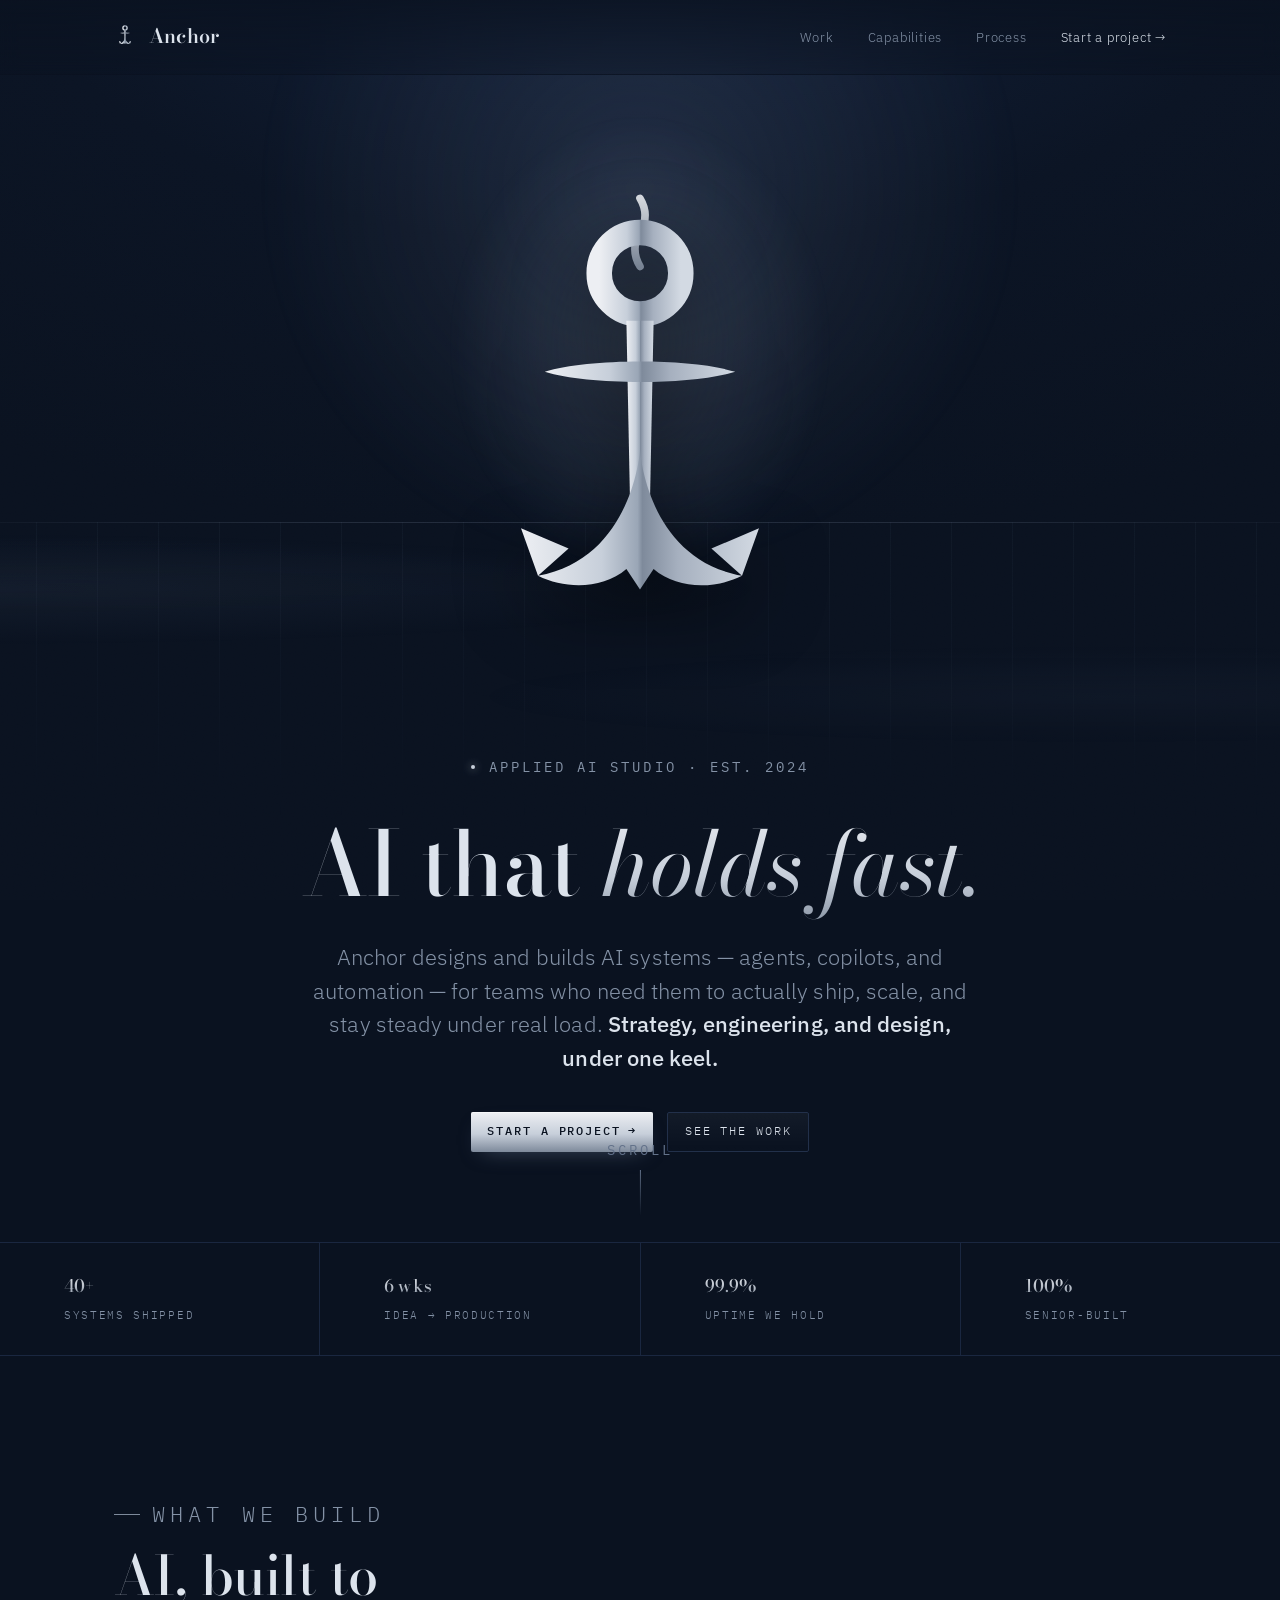
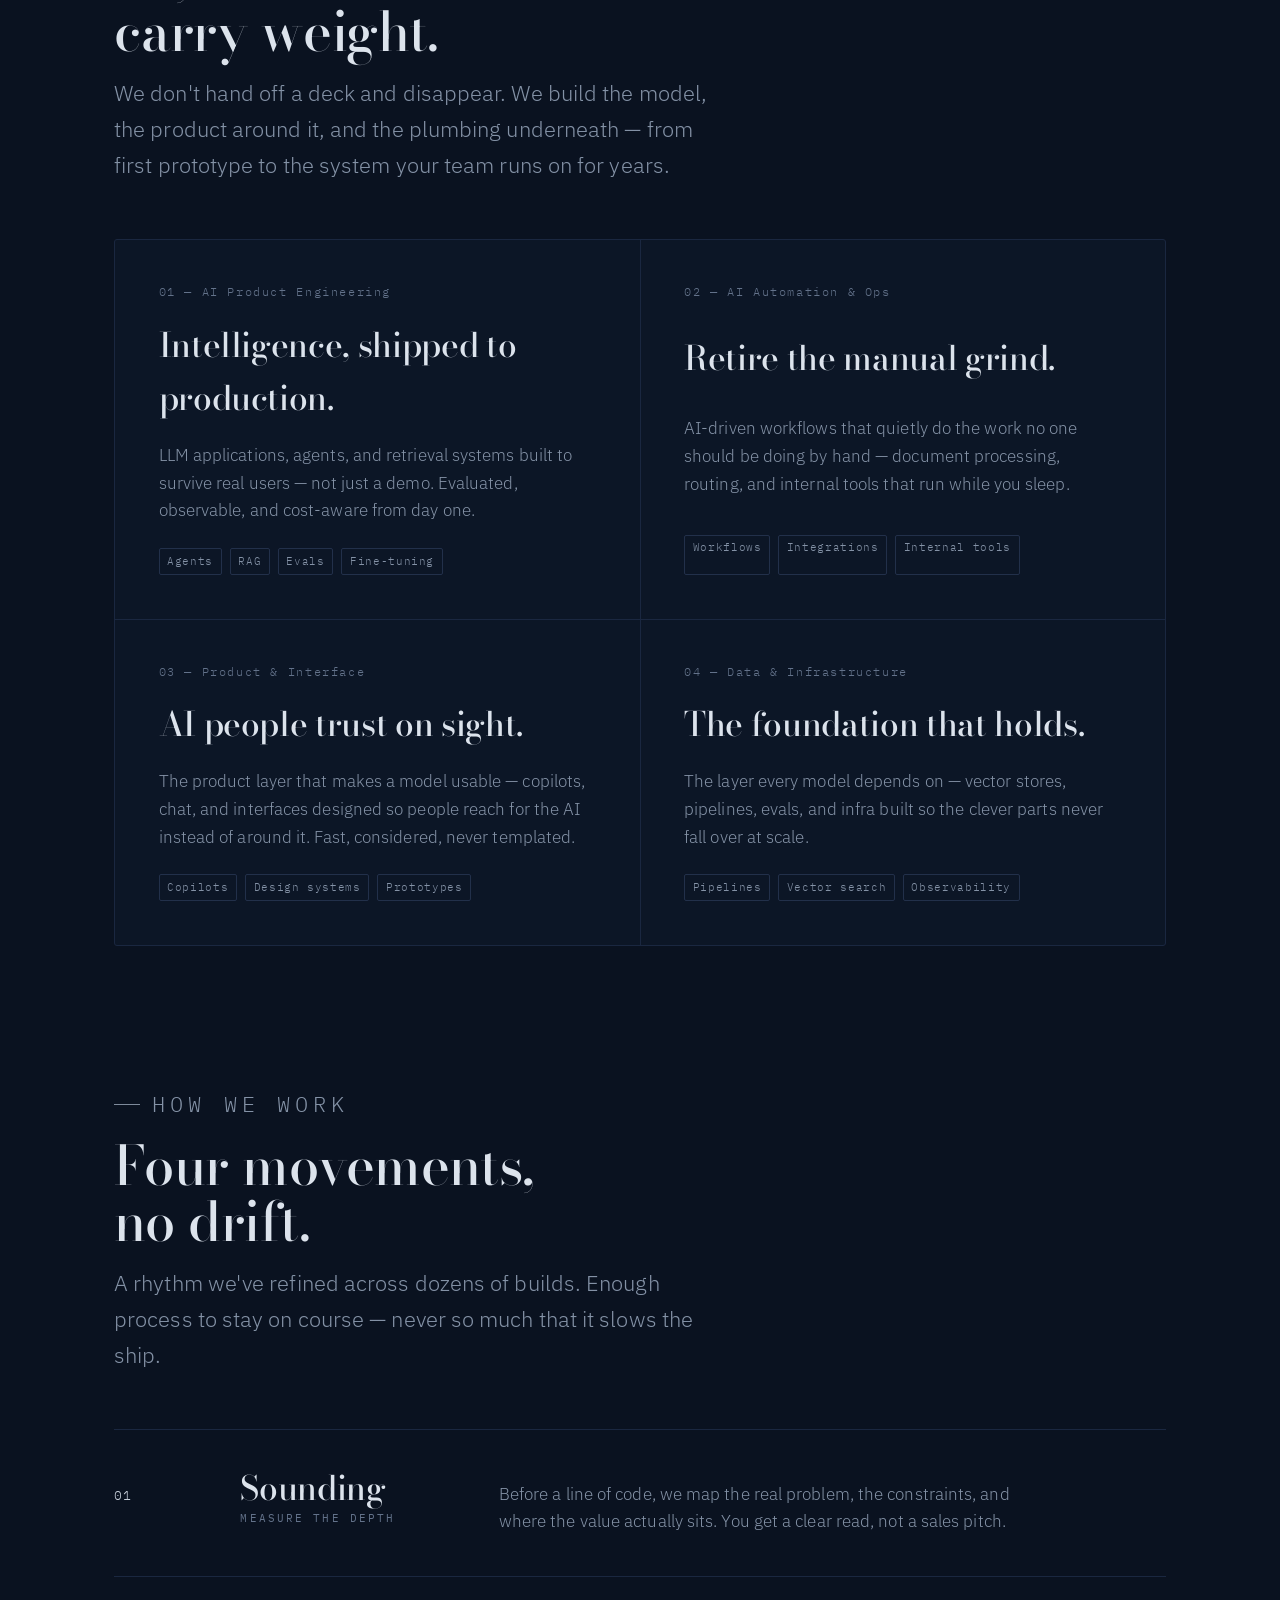
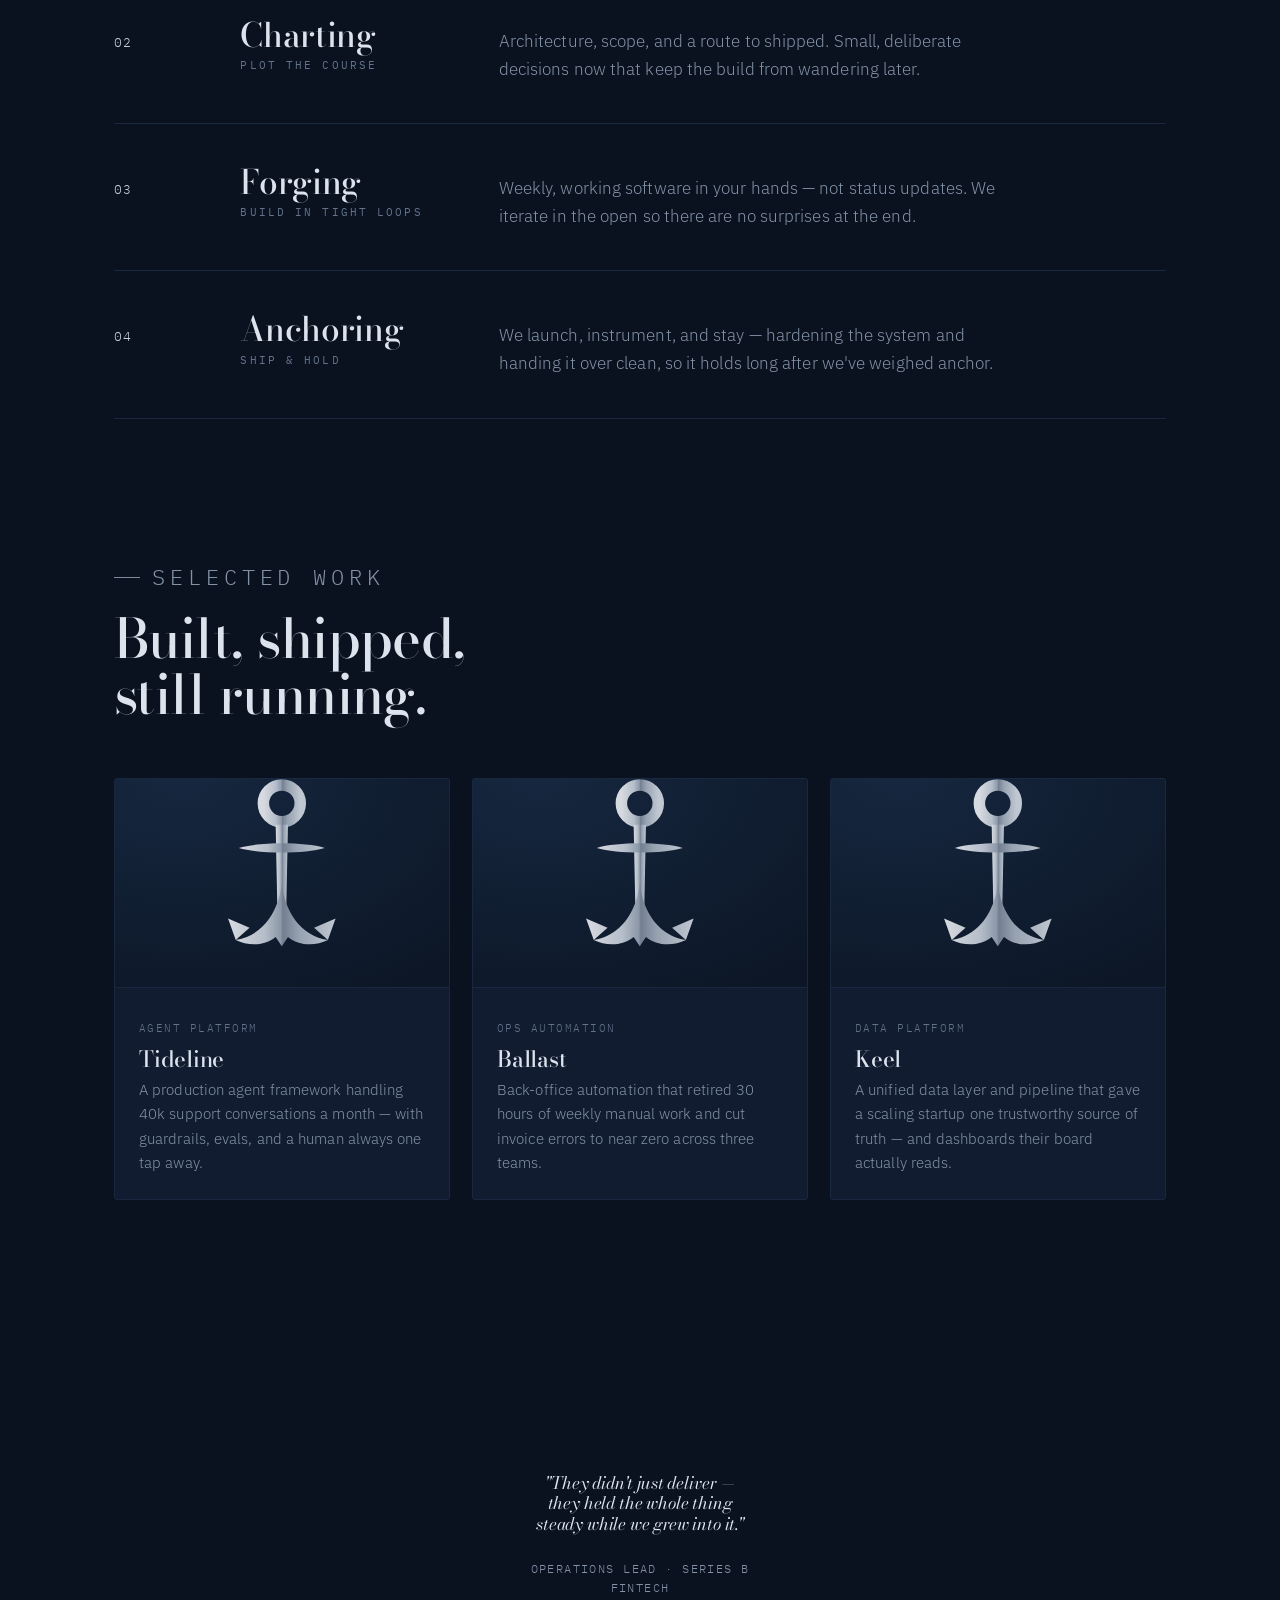
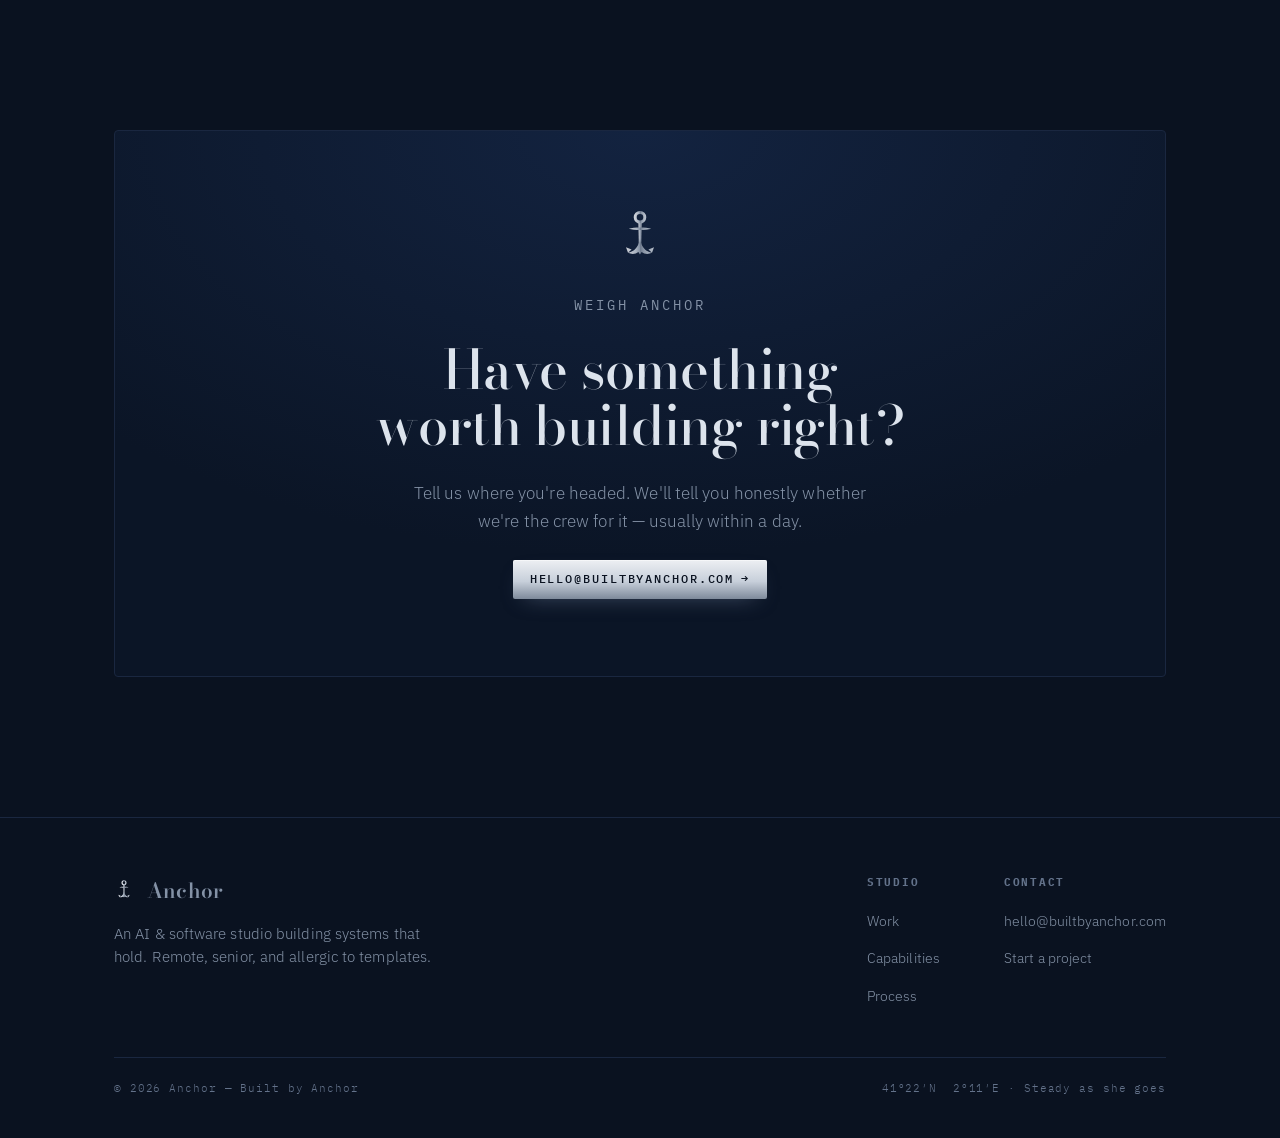
==== anchor-website/index.html @ eb98d23f "Add Anchor applied-AI studio showcase website Standalone marketing site for Anchor with a cursor-rea" ====
<!doctype html>
<html lang="en">
<head>
<meta charset="utf-8">
<meta name="viewport" content="width=device-width,initial-scale=1">
<meta name="description" content="Anchor — an applied AI studio building agents, copilots, and automation that ship, scale, and hold fast.">
<title>Anchor — Applied AI Studio</title>
<link rel="preconnect" href="https://fonts.googleapis.com">
<link rel="preconnect" href="https://fonts.gstatic.com" crossorigin>
<link rel="stylesheet" href="https://fonts.googleapis.com/css2?family=Bodoni+Moda:opsz,wght@6..96,400;6..96,500;6..96,600;6..96,700&family=IBM+Plex+Mono:wght@400;500&family=IBM+Plex+Sans:wght@300;400;500;600&display=swap">

<style>
  :root{
    --ground:#0A1220;
    --ground-2:#0C1626;
    --surface:#111C30;
    --surface-2:#152238;
    --line:#22304a;
    --line-soft:#1a2740;
    --text:#DCE3EC;
    --muted:#8492A6;
    --muted-dim:#63728a;
    --steel-lo:#7E8A9B;
    --steel-mid:#C7CFDA;
    --steel-hi:#EDEFF3;
    --glint:#dfe6f0;

    --maxw:1180px;
    --gutter:clamp(20px,5vw,64px);

    --f-display:"Bodoni Moda",Georgia,"Times New Roman",serif;
    --f-body:"IBM Plex Sans",-apple-system,BlinkMacSystemFont,"Segoe UI",sans-serif;
    --f-mono:"IBM Plex Mono",ui-monospace,"SF Mono",Menlo,monospace;

    --step--1:clamp(.78rem,.75rem + .2vw,.86rem);
    --step-0:clamp(1rem,.96rem + .2vw,1.08rem);
    --step-1:clamp(1.2rem,1.1rem + .5vw,1.4rem);
    --step-2:clamp(1.55rem,1.3rem + 1.2vw,2.1rem);
    --step-3:clamp(2.2rem,1.7rem + 2.4vw,3.4rem);
    --step-4:clamp(3rem,2rem + 4.6vw,5.6rem);
  }

  *{box-sizing:border-box}
  html{-webkit-text-size-adjust:100%}
  body{
    margin:0;
    background:var(--ground);
    color:var(--text);
    font-family:var(--f-body);
    font-weight:300;
    font-size:var(--step-0);
    line-height:1.6;
    letter-spacing:.005em;
    -webkit-font-smoothing:antialiased;
    overflow-x:hidden;
  }
  ::selection{background:rgba(199,207,218,.24);color:#fff}
  a{color:inherit;text-decoration:none}
  img{max-width:100%;display:block}

  .wrap{max-width:var(--maxw);margin-inline:auto;padding-inline:var(--gutter)}

  .mono{
    font-family:var(--f-mono);
    font-weight:400;
    font-size:var(--step--1);
    letter-spacing:.22em;
    text-transform:uppercase;
    color:var(--muted);
  }
  .display{font-family:var(--f-display);font-weight:500;line-height:1.02;letter-spacing:-.01em;text-wrap:balance}

  /* ---------- ambient background ---------- */
  .sea{position:fixed;inset:0;z-index:-2;overflow:hidden;background:
     radial-gradient(120% 90% at 50% -10%, #12203a 0%, #0b1424 42%, var(--ground) 78%);}
  .sea::after{ /* faint horizon */
    content:"";position:absolute;left:-10%;right:-10%;top:58%;height:1px;
    background:linear-gradient(90deg,transparent,rgba(160,178,205,.16) 30%,rgba(160,178,205,.16) 70%,transparent);
  }
  /* slow ocean shimmer along the horizon */
  .tide{position:fixed;left:0;right:0;top:58%;height:34vh;z-index:-2;pointer-events:none;overflow:hidden;
    -webkit-mask-image:linear-gradient(180deg,rgba(0,0,0,.9),transparent);mask-image:linear-gradient(180deg,rgba(0,0,0,.9),transparent)}
  .tide::before,.tide::after{content:"";position:absolute;inset:-20% -40%;
    background:
      radial-gradient(60% 22% at 20% 30%,rgba(150,172,205,.06),transparent 60%),
      radial-gradient(50% 20% at 70% 55%,rgba(150,172,205,.05),transparent 60%),
      repeating-linear-gradient(90deg,transparent 0 60px,rgba(150,172,205,.03) 60px 61px);
    animation:tide 26s linear infinite}
  .tide::after{animation-duration:41s;animation-direction:reverse;opacity:.7}
  @keyframes tide{from{transform:translateX(0)}to{transform:translateX(-240px)}}
  .moon{
    position:absolute;top:-14vmax;left:50%;transform:translateX(-50%);
    width:64vmax;height:64vmax;border-radius:50%;
    background:radial-gradient(circle at 50% 45%,rgba(133,152,182,.16),rgba(133,152,182,.05) 42%,transparent 63%);
    filter:blur(2px);
  }
  .grain{position:fixed;inset:0;z-index:-1;pointer-events:none;opacity:.05;mix-blend-mode:overlay;
    background-image:url("data:image/svg+xml;utf8,<svg xmlns='http://www.w3.org/2000/svg' width='140' height='140'><filter id='n'><feTurbulence type='fractalNoise' baseFrequency='0.9' numOctaves='2'/></filter><rect width='100%25' height='100%25' filter='url(%23n)'/></svg>");}

  /* ---------- nav ---------- */
  header.nav{position:sticky;top:0;z-index:50;
    backdrop-filter:blur(9px);
    background:linear-gradient(180deg,rgba(10,18,32,.82),rgba(10,18,32,.35));
    border-bottom:1px solid transparent;transition:border-color .3s,background .3s}
  header.nav.scrolled{border-bottom-color:var(--line-soft);background:rgba(10,18,32,.9)}
  .nav-in{display:flex;align-items:center;justify-content:space-between;height:74px}
  .brand{display:flex;align-items:center;gap:13px;letter-spacing:.02em}
  .brand svg{width:22px;height:26px;flex:none}
  .brand b{font-family:var(--f-display);font-weight:600;font-size:1.24rem;letter-spacing:.01em}
  .nav-links{display:flex;align-items:center;gap:34px}
  .nav-links a{font-size:.82rem;letter-spacing:.06em;color:var(--muted);transition:color .2s}
  .nav-links a:hover{color:var(--text)}
  .nav-links .cta-link{color:var(--text)}
  @media(max-width:720px){.nav-links a:not(.cta-link){display:none}}

  .btn{
    display:inline-flex;align-items:center;gap:.6em;
    font-family:var(--f-mono);font-size:.74rem;letter-spacing:.16em;text-transform:uppercase;
    padding:.82em 1.4em;border-radius:2px;
    border:1px solid var(--line);color:var(--text);
    background:linear-gradient(180deg,rgba(255,255,255,.04),rgba(255,255,255,0));
    transition:border-color .25s,background .25s,transform .25s;
    cursor:pointer;
  }
  .btn:hover{border-color:#3c506f;background:linear-gradient(180deg,rgba(255,255,255,.08),rgba(255,255,255,.01));transform:translateY(-1px)}
  .btn .arw{transition:transform .25s}
  .btn:hover .arw{transform:translateX(3px)}
  .btn-steel{
    border:none;color:#0a1220;font-weight:500;
    background:linear-gradient(180deg,var(--steel-hi),var(--steel-mid) 55%,var(--steel-lo));
    box-shadow:0 1px 0 rgba(255,255,255,.5) inset,0 8px 22px -12px rgba(150,170,200,.5);
  }
  .btn-steel:hover{background:linear-gradient(180deg,#fff,var(--steel-mid) 55%,var(--steel-lo))}

  /* ---------- hero ---------- */
  .hero{position:relative;min-height:100svh;display:grid;place-items:center;text-align:center;padding:120px 0 90px}
  .hero-inner{position:relative;z-index:2;display:grid;justify-items:center;gap:26px}
  .hero .eyebrow{display:flex;align-items:center;gap:14px}
  .hero .eyebrow span.dot{width:4px;height:4px;background:var(--steel-mid);border-radius:50%;box-shadow:0 0 8px rgba(199,207,218,.8)}
  .hero h1{font-size:var(--step-4);margin:0;max-width:15ch}
  .hero h1 em{font-style:italic;font-weight:400;
    background:linear-gradient(180deg,var(--steel-hi),var(--steel-mid) 60%,var(--steel-lo));
    -webkit-background-clip:text;background-clip:text;color:transparent;}
  .hero p.lede{max-width:52ch;color:var(--muted);font-size:var(--step-1);font-weight:300;line-height:1.5;margin:.2em 0 .5em}
  .hero p.lede strong{color:var(--text);font-weight:500}
  .hero-cta{display:flex;gap:14px;flex-wrap:wrap;justify-content:center}

  .scrollcue{position:absolute;bottom:26px;left:50%;transform:translateX(-50%);z-index:2;
    display:grid;justify-items:center;gap:9px;color:var(--muted-dim)}
  .scrollcue .rail{width:1px;height:46px;background:linear-gradient(var(--muted-dim),transparent);position:relative;overflow:hidden}
  .scrollcue .rail::after{content:"";position:absolute;top:-40%;left:0;width:1px;height:40%;background:var(--steel-mid);animation:drop 2.6s cubic-bezier(.7,0,.3,1) infinite}
  @keyframes drop{0%{top:-45%}70%{top:100%}100%{top:100%}}

  /* ---------- the anchor ---------- */
  .anchor-stage{position:relative;width:min(340px,64vw);aspect-ratio:200/300;margin-bottom:4px}
  .anchor-stage .halo{position:absolute;inset:-30% -30% -10% -30%;z-index:0;
    background:radial-gradient(50% 45% at 50% 42%,rgba(160,180,210,.18),transparent 70%);filter:blur(6px)}
  .anchor-svg{position:relative;z-index:1;width:100%;height:100%;overflow:visible;
    filter:drop-shadow(0 26px 34px rgba(0,0,0,.55));will-change:transform;transform-box:view-box;transform-origin:50% 1%}
  .sway{transform-box:view-box;transform-origin:50% 1%;animation:sway 6.5s cubic-bezier(.45,0,.55,1) infinite}
  @keyframes sway{0%,100%{transform:rotate(-3.3deg)}50%{transform:rotate(3.3deg)}}
  .sheen{mix-blend-mode:screen;opacity:.9}
  .sheen rect{animation:sheen 7s ease-in-out infinite;transform-box:view-box}
  @keyframes sheen{0%,18%{transform:translateX(-150px)}55%,100%{transform:translateX(210px)}}
  .ripple circle{transform-box:view-box;transform-origin:100px 250px;animation:ripple 5.5s ease-out infinite;opacity:0}
  .ripple circle:nth-child(2){animation-delay:1.8s}
  .ripple circle:nth-child(3){animation-delay:3.6s}
  @keyframes ripple{0%{transform:scale(.2);opacity:.5}100%{transform:scale(1);opacity:0}}

  /* ---------- generic section ---------- */
  section{position:relative;z-index:2}
  .band{border-top:1px solid var(--line-soft);border-bottom:1px solid var(--line-soft);background:rgba(12,20,36,.5)}
  .band-in{display:grid;grid-template-columns:repeat(4,1fr);gap:1px;background:var(--line-soft)}
  .stat{background:var(--ground);padding:30px var(--gutter);display:grid;gap:6px}
  .stat .n{font-family:var(--f-display);font-size:clamp(1.9rem,1.4rem+1.8vw,2.7rem);font-weight:500;
    background:linear-gradient(180deg,var(--steel-hi),var(--steel-lo));-webkit-background-clip:text;background-clip:text;color:transparent}
  .stat .k{font-family:var(--f-mono);font-size:.7rem;letter-spacing:.15em;text-transform:uppercase;color:var(--muted)}
  @media(max-width:760px){.band-in{grid-template-columns:1fr 1fr}.stat{padding-inline:var(--gutter)}}

  .sec-head{display:grid;gap:16px;max-width:60ch;margin-bottom:56px}
  .sec-head h2{font-size:var(--step-3);margin:0}
  .sec-head p{color:var(--muted);margin:0;font-size:var(--step-1);font-weight:300}
  .pad{padding-block:clamp(80px,11vw,150px)}

  .kicker{display:flex;align-items:center;gap:12px}
  .kicker::before{content:"";width:26px;height:1px;background:var(--steel-lo)}

  /* ---------- services ---------- */
  .svc{display:grid;grid-template-columns:repeat(2,1fr);gap:1px;background:var(--line-soft);border:1px solid var(--line-soft);border-radius:3px;overflow:hidden}
  @media(max-width:760px){.svc{grid-template-columns:1fr}}
  .svc article{background:var(--ground-2);padding:clamp(28px,3.4vw,48px);display:grid;gap:16px;position:relative;transition:background .3s}
  .svc article:hover{background:var(--surface)}
  .svc .idx{font-family:var(--f-mono);font-size:.72rem;letter-spacing:.14em;color:var(--muted-dim)}
  .svc h3{font-family:var(--f-display);font-weight:500;font-size:var(--step-2);margin:0;letter-spacing:-.01em}
  .svc p{color:var(--muted);margin:0;max-width:44ch}
  .svc ul{list-style:none;margin:8px 0 0;padding:0;display:flex;flex-wrap:wrap;gap:8px}
  .svc li{font-family:var(--f-mono);font-size:.68rem;letter-spacing:.06em;color:var(--muted);
    border:1px solid var(--line);border-radius:2px;padding:.35em .7em}
  .svc article::after{content:"";position:absolute;left:0;top:0;width:2px;height:0;background:linear-gradient(var(--steel-hi),var(--steel-lo));transition:height .4s ease}
  .svc article:hover::after{height:100%}

  /* ---------- process ---------- */
  .proc{display:grid;gap:1px;background:var(--line-soft);border-block:1px solid var(--line-soft)}
  .step{background:var(--ground);display:grid;grid-template-columns:88px 220px 1fr;gap:clamp(16px,3vw,44px);align-items:baseline;
    padding:clamp(26px,3.2vw,42px) 0;transition:background .3s}
  .step:hover{background:var(--ground-2)}
  .step .num{font-family:var(--f-mono);font-size:.8rem;color:var(--steel-mid);letter-spacing:.1em}
  .step h4{font-family:var(--f-display);font-weight:500;font-size:var(--step-2);margin:0}
  .step h4 .lat{display:block;font-family:var(--f-mono);font-size:.66rem;letter-spacing:.2em;text-transform:uppercase;color:var(--muted-dim);margin-top:8px;font-weight:400}
  .step p{color:var(--muted);margin:0;max-width:52ch}
  @media(max-width:760px){.step{grid-template-columns:56px 1fr;row-gap:14px}.step p{grid-column:1/-1}}

  /* ---------- work ---------- */
  .work{display:grid;grid-template-columns:repeat(3,1fr);gap:22px}
  @media(max-width:900px){.work{grid-template-columns:1fr}}
  .card{background:var(--surface);border:1px solid var(--line-soft);border-radius:3px;overflow:hidden;
    display:grid;transition:transform .3s,border-color .3s}
  .card:hover{transform:translateY(-4px);border-color:var(--line)}
  .card .cap{aspect-ratio:16/10;background:
      radial-gradient(120% 120% at 20% 0%,#16273f,#0c1626);position:relative;overflow:hidden;border-bottom:1px solid var(--line-soft)}
  .card .cap svg{position:absolute;inset:0;margin:auto;width:46%;opacity:.9}
  .card .body{padding:24px}
  .card .tag{font-family:var(--f-mono);font-size:.66rem;letter-spacing:.14em;text-transform:uppercase;color:var(--muted-dim)}
  .card h3{font-family:var(--f-display);font-weight:500;font-size:var(--step-1);margin:8px 0 8px}
  .card p{color:var(--muted);margin:0;font-size:.94rem}

  /* ---------- quote ---------- */
  .quote{max-width:24ch;margin-inline:auto;text-align:center}
  .quote blockquote{font-family:var(--f-display);font-weight:400;font-style:italic;
    font-size:clamp(1.7rem,1.2rem+2.6vw,3rem);line-height:1.18;margin:0;max-width:20ch;margin-inline:auto;text-wrap:balance}
  .quote figcaption{margin-top:26px;color:var(--muted);font-family:var(--f-mono);font-size:.74rem;letter-spacing:.12em;text-transform:uppercase}

  /* ---------- cta ---------- */
  .cta{position:relative;overflow:hidden;border:1px solid var(--line-soft);border-radius:4px;
    background:radial-gradient(120% 130% at 50% 0%,#132340,#0b1526 60%);
    padding:clamp(44px,6vw,88px) var(--gutter);text-align:center;display:grid;gap:26px;justify-items:center}
  .cta h2{font-size:var(--step-3);margin:0;max-width:16ch}
  .cta p{color:var(--muted);margin:0;max-width:48ch}
  .cta .anchor-mini{width:40px;opacity:.85}

  /* ---------- footer ---------- */
  footer{border-top:1px solid var(--line-soft);margin-top:0;padding-block:56px 40px;color:var(--muted)}
  .foot-grid{display:flex;flex-wrap:wrap;gap:30px;justify-content:space-between;align-items:flex-start}
  .foot-brand{display:grid;gap:14px;max-width:34ch}
  .foot-brand .brand b{font-size:1.3rem}
  .foot-brand p{margin:0;font-size:.92rem;color:var(--muted)}
  .foot-cols{display:flex;gap:64px;flex-wrap:wrap}
  .foot-cols h5{font-family:var(--f-mono);font-size:.68rem;letter-spacing:.16em;text-transform:uppercase;color:var(--muted-dim);margin:0 0 14px}
  .foot-cols ul{list-style:none;margin:0;padding:0;display:grid;gap:10px}
  .foot-cols a{font-size:.9rem;color:var(--muted);transition:color .2s}
  .foot-cols a:hover{color:var(--text)}
  .foot-base{display:flex;flex-wrap:wrap;gap:14px;justify-content:space-between;align-items:center;
    margin-top:48px;padding-top:22px;border-top:1px solid var(--line-soft);font-family:var(--f-mono);font-size:.7rem;letter-spacing:.08em;color:var(--muted-dim)}

  /* ---------- reveal ---------- */
  .reveal{opacity:0;transform:translateY(22px);transition:opacity .8s ease,transform .8s cubic-bezier(.2,.7,.2,1)}
  .reveal.in{opacity:1;transform:none}

  @media(prefers-reduced-motion:reduce){
    .sway,.sheen rect,.ripple circle,.scrollcue .rail::after,.tide::before,.tide::after{animation:none!important}
    .reveal{opacity:1;transform:none;transition:none}
    html{scroll-behavior:auto}
  }
  html{scroll-behavior:smooth}
  :focus-visible{outline:2px solid var(--steel-mid);outline-offset:3px;border-radius:2px}
</style>
</head>
<body>

<div class="sea"><div class="moon"></div></div>
<div class="tide"></div>
<div class="grain"></div>

<!-- ================= NAV ================= -->
<header class="nav" id="nav">
  <div class="wrap nav-in">
    <a class="brand" href="#top" aria-label="Anchor — home">
      <svg viewBox="0 0 200 300" aria-hidden="true"><use href="#anchorGlyph"/></svg>
      <b>Anchor</b>
    </a>
    <nav class="nav-links">
      <a href="#work">Work</a>
      <a href="#services">Capabilities</a>
      <a href="#process">Process</a>
      <a class="cta-link" href="#contact">Start a project →</a>
    </nav>
  </div>
</header>

<!-- glyph definition (solid, folded-steel anchor) -->
<svg width="0" height="0" style="position:absolute" aria-hidden="true">
  <defs>
    <linearGradient id="steel" x1="0" y1="0" x2="1" y2="0">
      <stop offset="0%"  stop-color="#EDEFF3"/>
      <stop offset="34%" stop-color="#C7CFDA"/>
      <stop offset="49%" stop-color="#9AA6B6"/>
      <stop offset="51%" stop-color="#7E8A9B"/>
      <stop offset="66%" stop-color="#A6B0BF"/>
      <stop offset="100%" stop-color="#D3DAE3"/>
    </linearGradient>
    <linearGradient id="steelV" x1="0" y1="0" x2="0" y2="1">
      <stop offset="0%" stop-color="#F2F4F7"/>
      <stop offset="100%" stop-color="#8894A5"/>
    </linearGradient>
    <g id="anchorPaths">
      <!-- ring -->
      <circle cx="100" cy="46" r="24" fill="none" stroke="url(#steel)" stroke-width="15"/>
      <!-- shank -->
      <path d="M92 74 h16 l-3 150 h-10 z" fill="url(#steel)"/>
      <!-- stock (crossbar) -->
      <path d="M44 104 C70 96 130 96 156 104 C130 112 70 112 44 104 Z" fill="url(#steel)"/>
      <!-- arms + flukes + crown -->
      <path d="M100 150
               C100 150 96 214 40 224
               C56 232 78 232 92 220
               L100 232 L108 220
               C122 232 144 232 160 224
               C104 214 100 150 100 150 Z
               M40 224 L30 196 L58 208 Z
               M160 224 L170 196 L142 208 Z" fill="url(#steel)"/>
    </g>
    <g id="anchorGlyph"><use href="#anchorPaths"/></g>
  </defs>
</svg>

<a id="top"></a>
<!-- ================= HERO ================= -->
<section class="hero">
  <div class="wrap hero-inner">
    <div class="anchor-stage" aria-hidden="true">
      <div class="halo"></div>
      <svg class="anchor-svg" viewBox="0 0 200 300">
        <!-- ripples at the water line -->
        <g class="ripple" stroke="rgba(170,190,215,.5)" fill="none" stroke-width="1">
          <circle cx="100" cy="250" r="46"/>
          <circle cx="100" cy="250" r="46"/>
          <circle cx="100" cy="250" r="46"/>
        </g>
        <g class="sway">
          <!-- chain the anchor hangs from -->
          <g stroke="url(#steelV)" stroke-width="4.5" fill="none" opacity=".85" stroke-linecap="round">
            <path d="M100 2 q6 10 0 20 q-6 10 0 20"/>
          </g>
          <ellipse cx="100" cy="46" rx="0" ry="0"/>
          <use href="#anchorPaths"/>
          <!-- sheen sweep clipped to the anchor -->
          <clipPath id="clipA"><use href="#anchorPaths"/></clipPath>
          <g class="sheen" clip-path="url(#clipA)">
            <rect x="-40" y="-20" width="34" height="340" transform="skewX(-18)"
                  fill="rgba(255,255,255,.55)" filter="blur(3px)"/>
          </g>
        </g>
      </svg>
    </div>

    <p class="mono eyebrow"><span class="dot"></span>Applied AI Studio · Est. 2024</p>
    <h1 class="display">AI that <em>holds&nbsp;fast.</em></h1>
    <p class="lede">Anchor designs and builds AI systems — agents, copilots, and automation — for teams who need them to actually ship, scale, and stay steady under real load. <strong>Strategy, engineering, and design, under one keel.</strong></p>
    <div class="hero-cta">
      <a class="btn btn-steel" href="#contact">Start a project <span class="arw">→</span></a>
      <a class="btn" href="#work">See the work</a>
    </div>
  </div>

  <a class="scrollcue mono" href="#proof" aria-label="Scroll">
    <span>Scroll</span>
    <span class="rail"></span>
  </a>
</section>

<!-- ================= STAT BAND ================= -->
<section class="band" id="proof">
  <div class="band-in">
    <div class="stat reveal"><span class="n">40+</span><span class="k">Systems shipped</span></div>
    <div class="stat reveal"><span class="n">6 wks</span><span class="k">Idea → production</span></div>
    <div class="stat reveal"><span class="n">99.9%</span><span class="k">Uptime we hold</span></div>
    <div class="stat reveal"><span class="n">100%</span><span class="k">Senior-built</span></div>
  </div>
</section>

<!-- ================= SERVICES ================= -->
<section class="pad" id="services">
  <div class="wrap">
    <div class="sec-head reveal">
      <p class="mono kicker">What we build</p>
      <h2 class="display">AI, built to carry weight.</h2>
      <p>We don't hand off a deck and disappear. We build the model, the product around it, and the plumbing underneath — from first prototype to the system your team runs on for years.</p>
    </div>

    <div class="svc">
      <article class="reveal">
        <span class="idx">01 — AI Product Engineering</span>
        <h3>Intelligence, shipped to production.</h3>
        <p>LLM applications, agents, and retrieval systems built to survive real users — not just a demo. Evaluated, observable, and cost-aware from day one.</p>
        <ul><li>Agents</li><li>RAG</li><li>Evals</li><li>Fine-tuning</li></ul>
      </article>
      <article class="reveal">
        <span class="idx">02 — AI Automation &amp; Ops</span>
        <h3>Retire the manual grind.</h3>
        <p>AI-driven workflows that quietly do the work no one should be doing by hand — document processing, routing, and internal tools that run while you sleep.</p>
        <ul><li>Workflows</li><li>Integrations</li><li>Internal tools</li></ul>
      </article>
      <article class="reveal">
        <span class="idx">03 — Product &amp; Interface</span>
        <h3>AI people trust on sight.</h3>
        <p>The product layer that makes a model usable — copilots, chat, and interfaces designed so people reach for the AI instead of around it. Fast, considered, never templated.</p>
        <ul><li>Copilots</li><li>Design systems</li><li>Prototypes</li></ul>
      </article>
      <article class="reveal">
        <span class="idx">04 — Data &amp; Infrastructure</span>
        <h3>The foundation that holds.</h3>
        <p>The layer every model depends on — vector stores, pipelines, evals, and infra built so the clever parts never fall over at scale.</p>
        <ul><li>Pipelines</li><li>Vector search</li><li>Observability</li></ul>
      </article>
    </div>
  </div>
</section>

<!-- ================= PROCESS ================= -->
<section class="pad" id="process" style="padding-top:0">
  <div class="wrap">
    <div class="sec-head reveal">
      <p class="mono kicker">How we work</p>
      <h2 class="display">Four movements, no drift.</h2>
      <p>A rhythm we've refined across dozens of builds. Enough process to stay on course — never so much that it slows the ship.</p>
    </div>

    <div class="proc">
      <div class="step reveal">
        <span class="num">01</span>
        <h4 class="display">Sounding<span class="lat">Measure the depth</span></h4>
        <p>Before a line of code, we map the real problem, the constraints, and where the value actually sits. You get a clear read, not a sales pitch.</p>
      </div>
      <div class="step reveal">
        <span class="num">02</span>
        <h4 class="display">Charting<span class="lat">Plot the course</span></h4>
        <p>Architecture, scope, and a route to shipped. Small, deliberate decisions now that keep the build from wandering later.</p>
      </div>
      <div class="step reveal">
        <span class="num">03</span>
        <h4 class="display">Forging<span class="lat">Build in tight loops</span></h4>
        <p>Weekly, working software in your hands — not status updates. We iterate in the open so there are no surprises at the end.</p>
      </div>
      <div class="step reveal">
        <span class="num">04</span>
        <h4 class="display">Anchoring<span class="lat">Ship &amp; hold</span></h4>
        <p>We launch, instrument, and stay — hardening the system and handing it over clean, so it holds long after we've weighed anchor.</p>
      </div>
    </div>
  </div>
</section>

<!-- ================= WORK ================= -->
<section class="pad" id="work" style="padding-top:0">
  <div class="wrap">
    <div class="sec-head reveal">
      <p class="mono kicker">Selected work</p>
      <h2 class="display">Built, shipped, still running.</h2>
    </div>

    <div class="work">
      <article class="card reveal">
        <div class="cap"><svg viewBox="0 0 200 300" aria-hidden="true"><use href="#anchorGlyph"/></svg></div>
        <div class="body">
          <span class="tag">Agent Platform</span>
          <h3 class="display">Tideline</h3>
          <p>A production agent framework handling 40k support conversations a month — with guardrails, evals, and a human always one tap away.</p>
        </div>
      </article>
      <article class="card reveal">
        <div class="cap"><svg viewBox="0 0 200 300" aria-hidden="true"><use href="#anchorGlyph"/></svg></div>
        <div class="body">
          <span class="tag">Ops Automation</span>
          <h3 class="display">Ballast</h3>
          <p>Back-office automation that retired 30 hours of weekly manual work and cut invoice errors to near zero across three teams.</p>
        </div>
      </article>
      <article class="card reveal">
        <div class="cap"><svg viewBox="0 0 200 300" aria-hidden="true"><use href="#anchorGlyph"/></svg></div>
        <div class="body">
          <span class="tag">Data Platform</span>
          <h3 class="display">Keel</h3>
          <p>A unified data layer and pipeline that gave a scaling startup one trustworthy source of truth — and dashboards their board actually reads.</p>
        </div>
      </article>
    </div>
  </div>
</section>

<!-- ================= QUOTE ================= -->
<section class="pad" style="padding-block:clamp(70px,9vw,120px)">
  <div class="wrap">
    <figure class="quote reveal">
      <blockquote class="display">"They didn't just deliver — they held the whole thing steady while we grew into it."</blockquote>
      <figcaption>Operations Lead · Series&nbsp;B Fintech</figcaption>
    </figure>
  </div>
</section>

<!-- ================= CTA ================= -->
<section class="pad" id="contact" style="padding-top:0">
  <div class="wrap">
    <div class="cta reveal">
      <svg class="anchor-mini" viewBox="0 0 200 300" aria-hidden="true"><use href="#anchorGlyph"/></svg>
      <p class="mono">Weigh anchor</p>
      <h2 class="display">Have something worth building right?</h2>
      <p>Tell us where you're headed. We'll tell you honestly whether we're the crew for it — usually within a day.</p>
      <a class="btn btn-steel" href="mailto:hello@builtbyanchor.com">hello@builtbyanchor.com <span class="arw">→</span></a>
    </div>
  </div>
</section>

<!-- ================= FOOTER ================= -->
<footer>
  <div class="wrap">
    <div class="foot-grid">
      <div class="foot-brand">
        <a class="brand" href="#top">
          <svg viewBox="0 0 200 300" aria-hidden="true" style="width:20px;height:24px"><use href="#anchorGlyph"/></svg>
          <b>Anchor</b>
        </a>
        <p>An AI &amp; software studio building systems that hold. Remote, senior, and allergic to templates.</p>
      </div>
      <div class="foot-cols">
        <div>
          <h5>Studio</h5>
          <ul>
            <li><a href="#work">Work</a></li>
            <li><a href="#services">Capabilities</a></li>
            <li><a href="#process">Process</a></li>
          </ul>
        </div>
        <div>
          <h5>Contact</h5>
          <ul>
            <li><a href="mailto:hello@builtbyanchor.com">hello@builtbyanchor.com</a></li>
            <li><a href="#contact">Start a project</a></li>
          </ul>
        </div>
      </div>
    </div>
    <div class="foot-base">
      <span>© 2026 Anchor — Built by Anchor</span>
      <span>41°22′N&nbsp;&nbsp;2°11′E · Steady as she goes</span>
    </div>
  </div>
</footer>

<script>
  // nav border on scroll
  const nav=document.getElementById('nav');
  const onScroll=()=>nav.classList.toggle('scrolled',window.scrollY>12);
  onScroll();addEventListener('scroll',onScroll,{passive:true});

  // reveal on view
  const io=new IntersectionObserver((es)=>{
    es.forEach(e=>{if(e.isIntersecting){e.target.classList.add('in');io.unobserve(e.target);}});
  },{threshold:.12,rootMargin:"0px 0px -8% 0px"});
  document.querySelectorAll('.reveal').forEach((el,i)=>{
    el.style.transitionDelay=(Math.min(i%4,3)*70)+'ms';
    io.observe(el);
  });

  // anchor leans toward the cursor
  const reduce=matchMedia('(prefers-reduced-motion:reduce)').matches;
  const svg=document.querySelector('.anchor-svg');
  const halo=document.querySelector('.anchor-stage .halo');
  if(svg && !reduce && matchMedia('(pointer:fine)').matches){
    let tx=0,ty=0,rot=0,cx=0,cy=0,cr=0,raf=0;
    const onMove=(e)=>{
      const nx=(e.clientX/innerWidth)*2-1;          // -1 .. 1
      const ny=(e.clientY/innerHeight)*2-1;
      tx=nx*10; ty=ny*7; rot=nx*5;                   // gentle lean + drift
      if(!raf) raf=requestAnimationFrame(tick);
    };
    const tick=()=>{
      cx+=(tx-cx)*.08; cy+=(ty-cy)*.08; cr+=(rot-cr)*.08;
      svg.style.transform=`translate(${cx.toFixed(2)}px,${cy.toFixed(2)}px) rotate(${cr.toFixed(2)}deg)`;
      if(halo) halo.style.transform=`translate(${(-cx*.6).toFixed(2)}px,${(-cy*.6).toFixed(2)}px)`;
      if(Math.abs(tx-cx)>.05||Math.abs(ty-cy)>.05||Math.abs(rot-cr)>.05){raf=requestAnimationFrame(tick);}
      else raf=0;
    };
    addEventListener('pointermove',onMove,{passive:true});
    // ease back to rest when the pointer leaves the window
    document.addEventListener('mouseleave',()=>{tx=ty=rot=0;if(!raf)raf=requestAnimationFrame(tick);});
  }
</script>
</body>
</html>
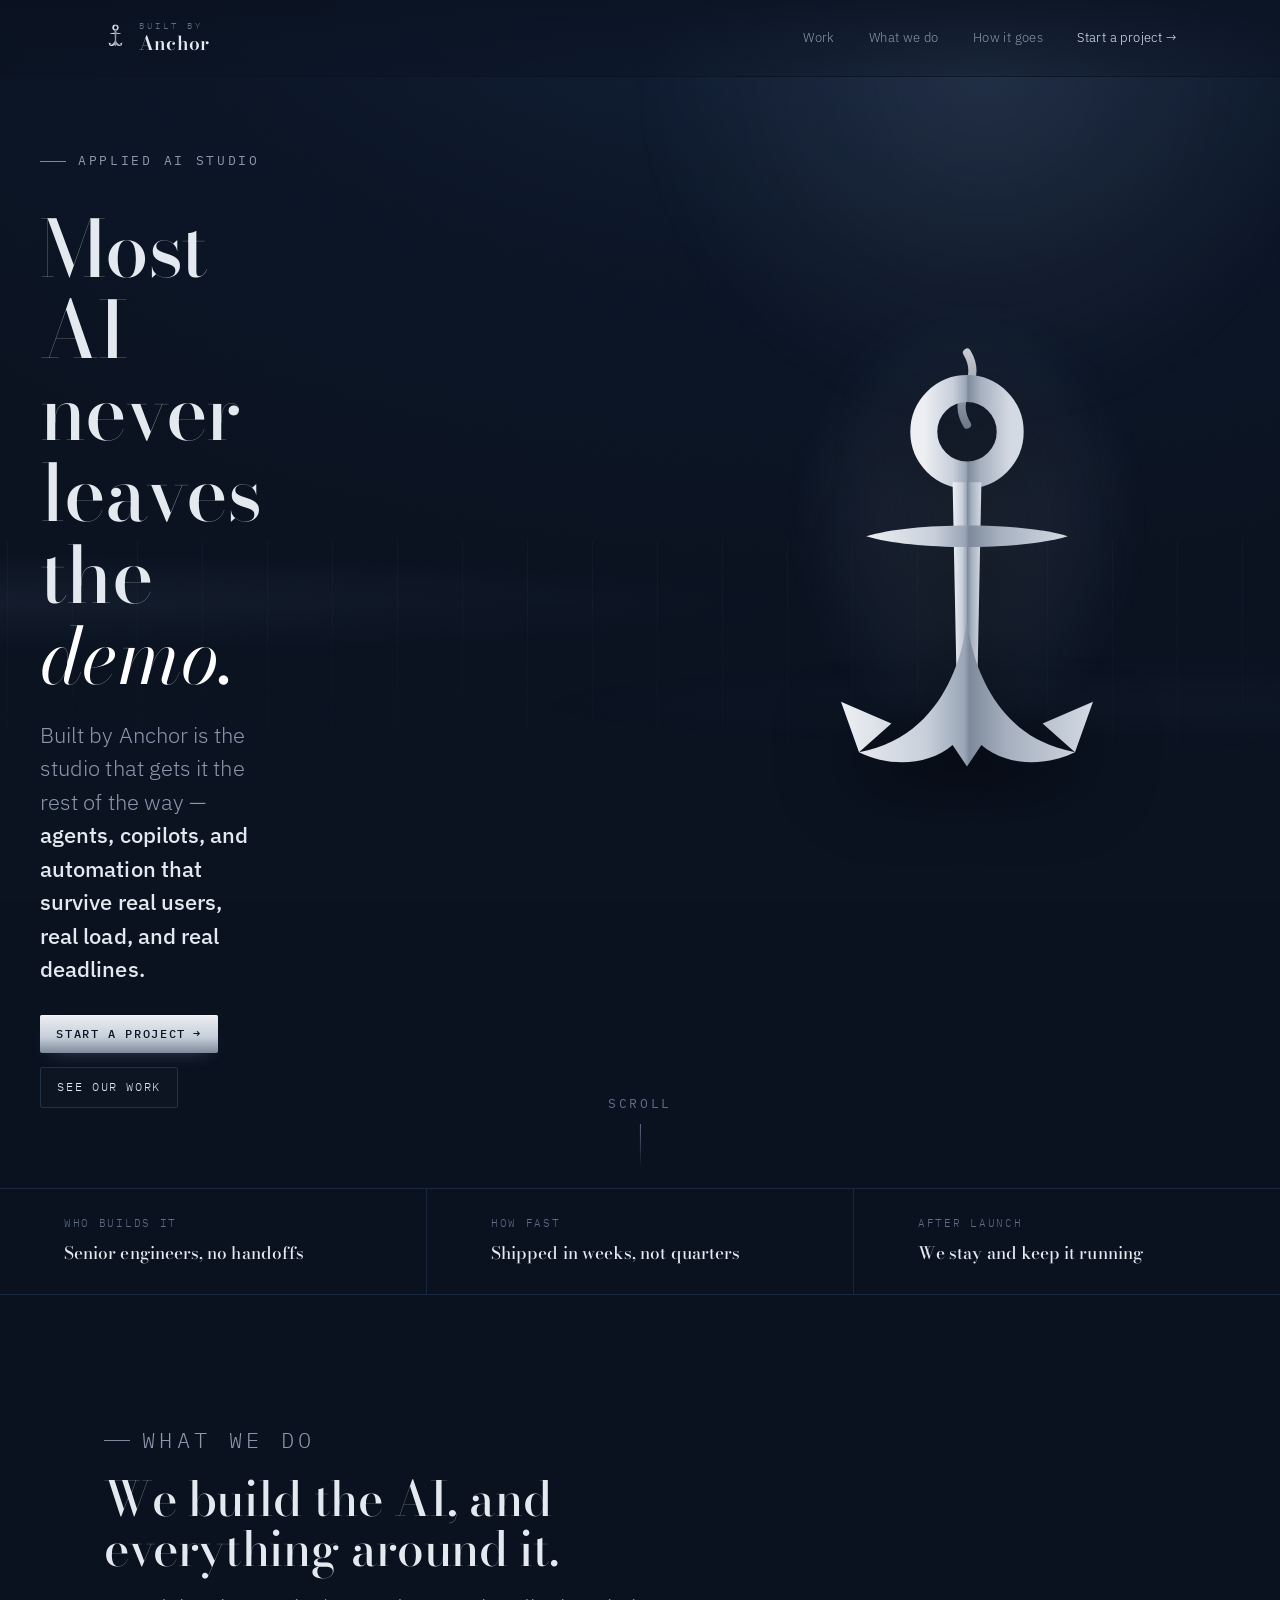
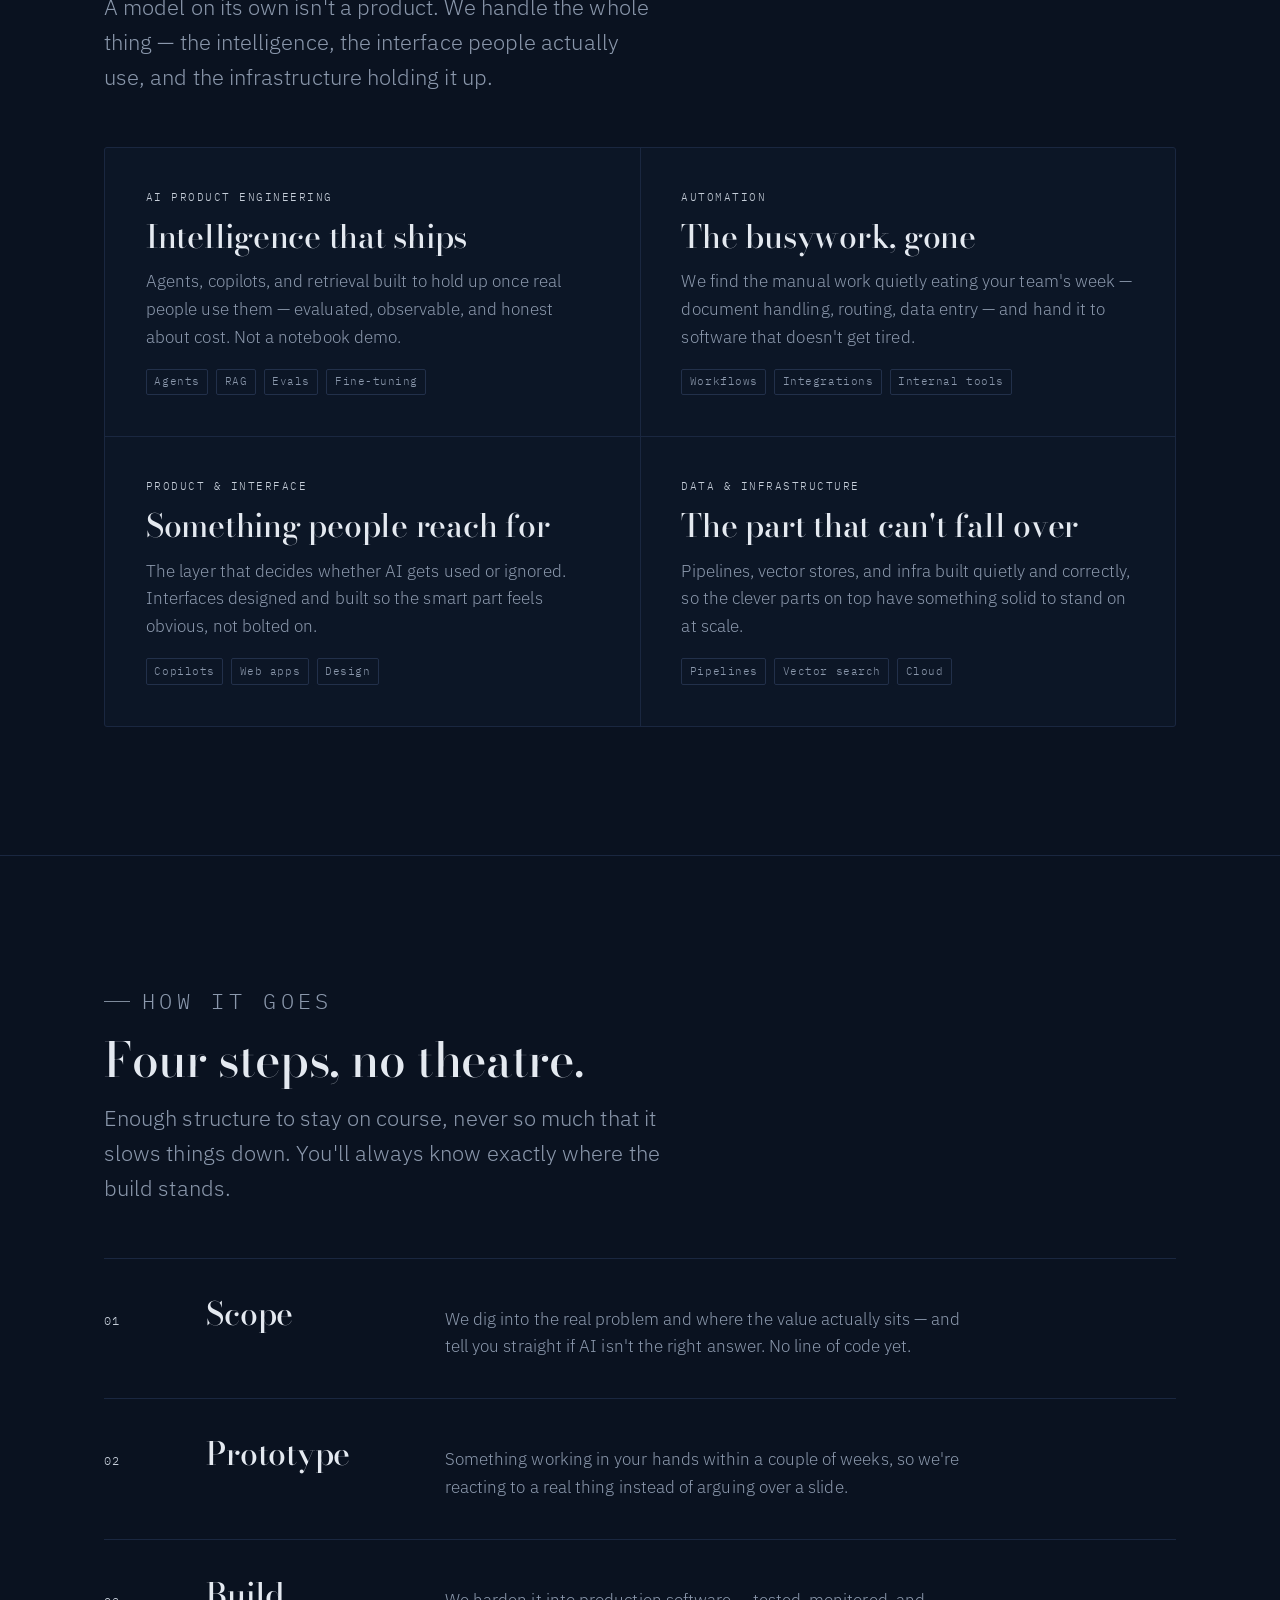
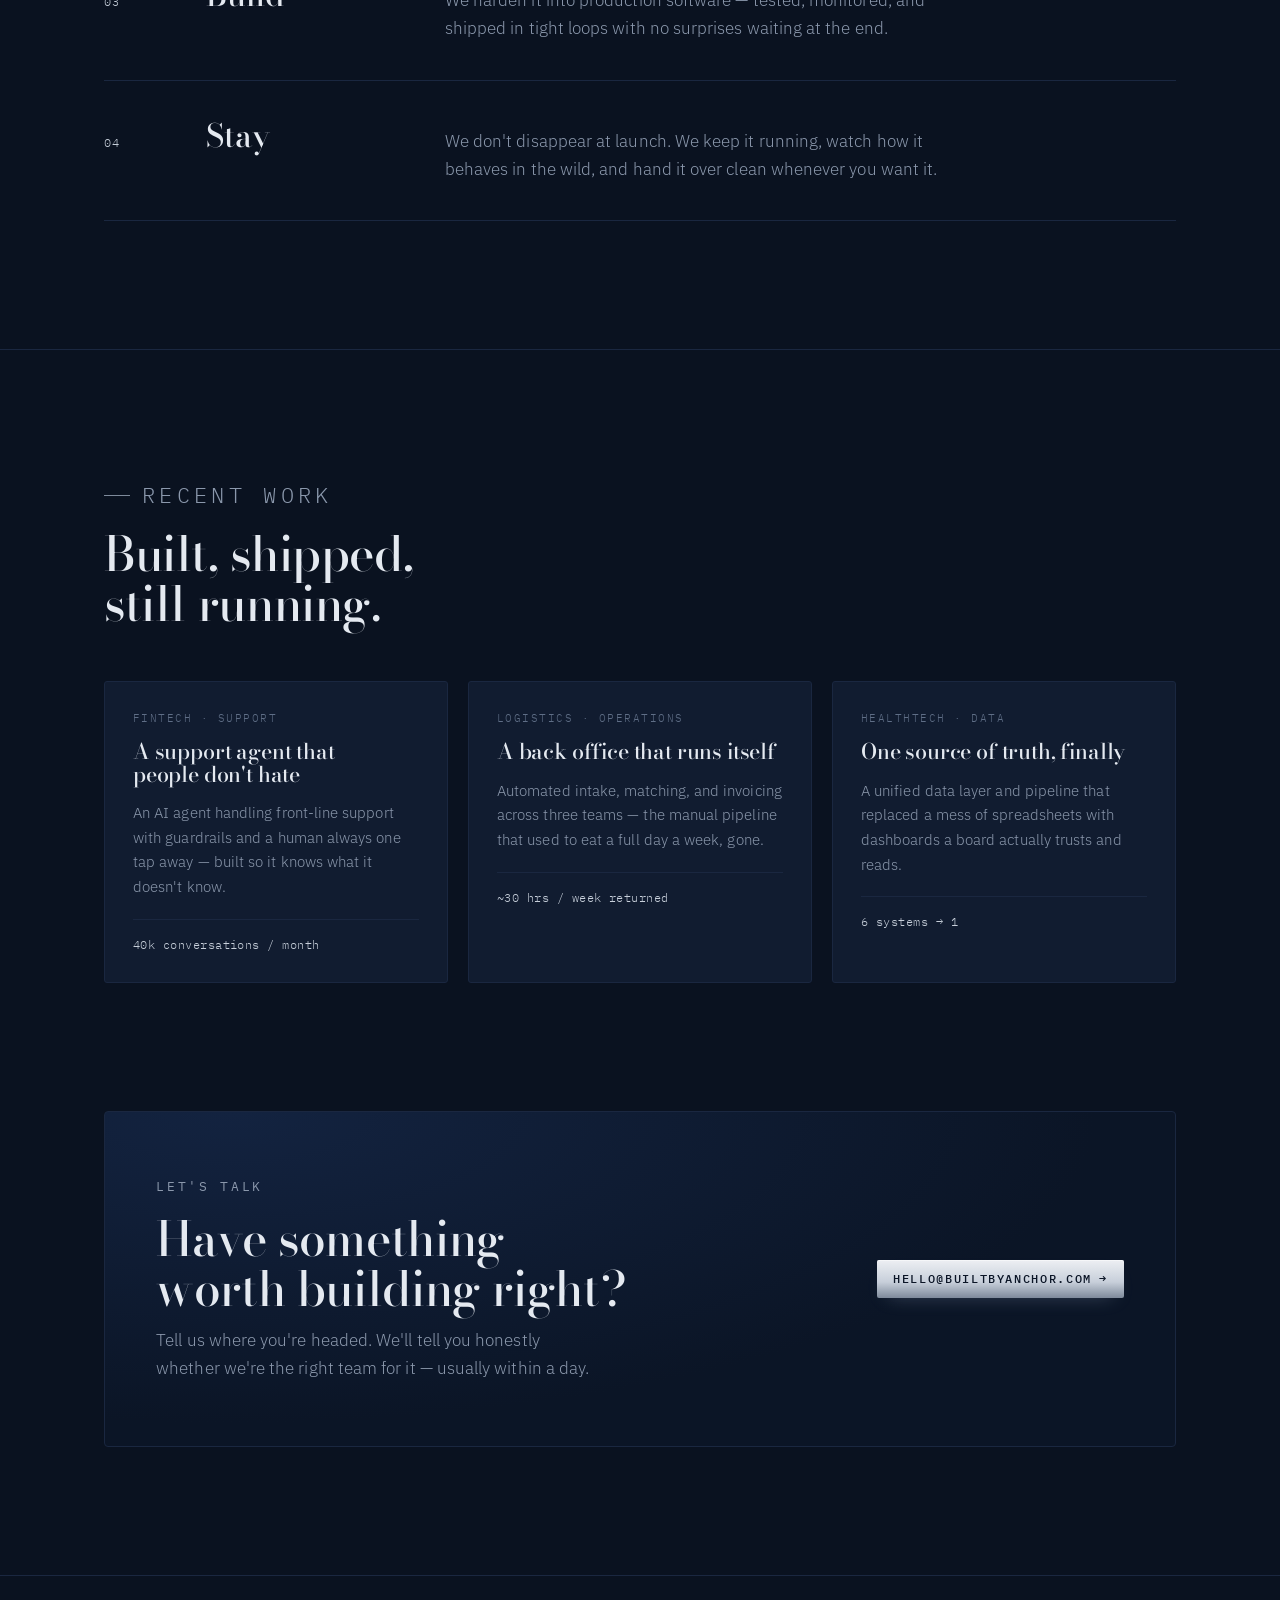
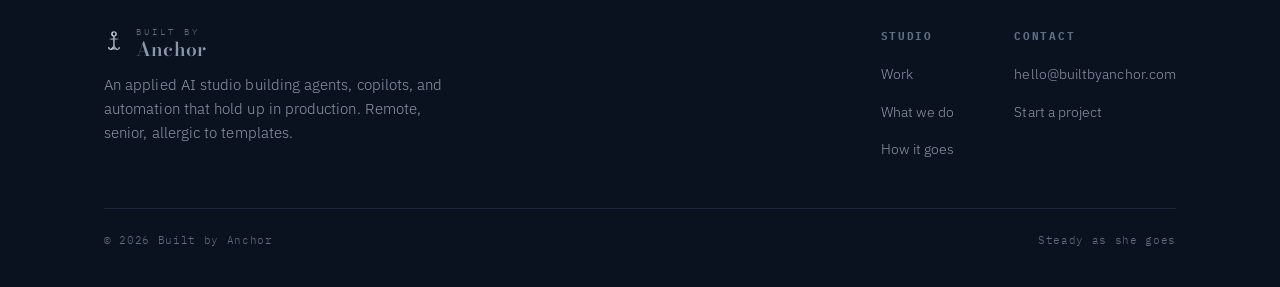
==== commit 43441145: "Rebrand showcase to Built by Anchor and reduce AI-generated feel Asymmetric editorial hero, solid (n" ====
--- a/anchor-website/index.html
+++ b/anchor-website/index.html
@@ -3,265 +3,222 @@
 <head>
 <meta charset="utf-8">
 <meta name="viewport" content="width=device-width,initial-scale=1">
-<meta name="description" content="Anchor — an applied AI studio building agents, copilots, and automation that ship, scale, and hold fast.">
-<title>Anchor — Applied AI Studio</title>
+<meta name="description" content="Built by Anchor — an applied AI studio building agents, copilots, and automation that ship, scale, and hold up in production.">
+<title>Built by Anchor — Applied AI Studio</title>
 <link rel="preconnect" href="https://fonts.googleapis.com">
 <link rel="preconnect" href="https://fonts.gstatic.com" crossorigin>
-<link rel="stylesheet" href="https://fonts.googleapis.com/css2?family=Bodoni+Moda:opsz,wght@6..96,400;6..96,500;6..96,600;6..96,700&family=IBM+Plex+Mono:wght@400;500&family=IBM+Plex+Sans:wght@300;400;500;600&display=swap">
+<link rel="stylesheet" href="https://fonts.googleapis.com/css2?family=Bodoni+Moda:opsz,wght@6..96,400;6..96,500;6..96,600&family=IBM+Plex+Mono:wght@400;500&family=IBM+Plex+Sans:wght@300;400;500;600&display=swap">
 
 <style>
   :root{
     --ground:#0A1220;
     --ground-2:#0C1626;
     --surface:#111C30;
-    --surface-2:#152238;
     --line:#22304a;
     --line-soft:#1a2740;
-    --text:#DCE3EC;
-    --muted:#8492A6;
-    --muted-dim:#63728a;
+    --text:#E4E9F0;
+    --muted:#8b98ac;
+    --muted-dim:#5f6e86;
     --steel-lo:#7E8A9B;
     --steel-mid:#C7CFDA;
     --steel-hi:#EDEFF3;
-    --glint:#dfe6f0;
-
-    --maxw:1180px;
-    --gutter:clamp(20px,5vw,64px);
+
+    --maxw:1200px;
+    --gutter:clamp(20px,5vw,72px);
 
     --f-display:"Bodoni Moda",Georgia,"Times New Roman",serif;
     --f-body:"IBM Plex Sans",-apple-system,BlinkMacSystemFont,"Segoe UI",sans-serif;
     --f-mono:"IBM Plex Mono",ui-monospace,"SF Mono",Menlo,monospace;
 
-    --step--1:clamp(.78rem,.75rem + .2vw,.86rem);
-    --step-0:clamp(1rem,.96rem + .2vw,1.08rem);
-    --step-1:clamp(1.2rem,1.1rem + .5vw,1.4rem);
-    --step-2:clamp(1.55rem,1.3rem + 1.2vw,2.1rem);
-    --step-3:clamp(2.2rem,1.7rem + 2.4vw,3.4rem);
-    --step-4:clamp(3rem,2rem + 4.6vw,5.6rem);
+    --step--1:clamp(.76rem,.73rem + .16vw,.84rem);
+    --step-0:clamp(1rem,.97rem + .16vw,1.075rem);
+    --step-1:clamp(1.15rem,1.05rem + .45vw,1.35rem);
+    --step-2:clamp(1.5rem,1.25rem + 1.1vw,2rem);
+    --step-3:clamp(2rem,1.6rem + 2vw,3rem);
+    --step-4:clamp(2.7rem,1.9rem + 3.8vw,4.9rem);
   }
 
   *{box-sizing:border-box}
-  html{-webkit-text-size-adjust:100%}
+  html{-webkit-text-size-adjust:100%;scroll-behavior:smooth}
   body{
-    margin:0;
-    background:var(--ground);
-    color:var(--text);
-    font-family:var(--f-body);
-    font-weight:300;
-    font-size:var(--step-0);
-    line-height:1.6;
-    letter-spacing:.005em;
-    -webkit-font-smoothing:antialiased;
-    overflow-x:hidden;
+    margin:0;background:var(--ground);color:var(--text);
+    font-family:var(--f-body);font-weight:300;font-size:var(--step-0);
+    line-height:1.62;letter-spacing:.004em;-webkit-font-smoothing:antialiased;overflow-x:hidden;
   }
-  ::selection{background:rgba(199,207,218,.24);color:#fff}
+  ::selection{background:rgba(199,207,218,.22);color:#fff}
   a{color:inherit;text-decoration:none}
   img{max-width:100%;display:block}
-
   .wrap{max-width:var(--maxw);margin-inline:auto;padding-inline:var(--gutter)}
 
-  .mono{
-    font-family:var(--f-mono);
-    font-weight:400;
-    font-size:var(--step--1);
-    letter-spacing:.22em;
-    text-transform:uppercase;
-    color:var(--muted);
-  }
-  .display{font-family:var(--f-display);font-weight:500;line-height:1.02;letter-spacing:-.01em;text-wrap:balance}
-
-  /* ---------- ambient background ---------- */
-  .sea{position:fixed;inset:0;z-index:-2;overflow:hidden;background:
-     radial-gradient(120% 90% at 50% -10%, #12203a 0%, #0b1424 42%, var(--ground) 78%);}
-  .sea::after{ /* faint horizon */
-    content:"";position:absolute;left:-10%;right:-10%;top:58%;height:1px;
-    background:linear-gradient(90deg,transparent,rgba(160,178,205,.16) 30%,rgba(160,178,205,.16) 70%,transparent);
-  }
-  /* slow ocean shimmer along the horizon */
-  .tide{position:fixed;left:0;right:0;top:58%;height:34vh;z-index:-2;pointer-events:none;overflow:hidden;
+  .mono{font-family:var(--f-mono);font-weight:400;font-size:var(--step--1);letter-spacing:.2em;text-transform:uppercase;color:var(--muted)}
+  .display{font-family:var(--f-display);font-weight:500;line-height:1.04;letter-spacing:-.008em;text-wrap:balance}
+
+  /* ---------- ambient ---------- */
+  .sea{position:fixed;inset:0;z-index:-2;overflow:hidden;
+    background:radial-gradient(125% 95% at 68% -12%, #13223c 0%, #0b1526 46%, var(--ground) 80%)}
+  .moon{position:absolute;top:-20vmax;right:-6vmax;width:58vmax;height:58vmax;border-radius:50%;
+    background:radial-gradient(circle at 50% 45%,rgba(133,152,182,.15),rgba(133,152,182,.045) 44%,transparent 64%);filter:blur(2px)}
+  .tide{position:fixed;left:0;right:0;top:60%;height:32vh;z-index:-2;pointer-events:none;overflow:hidden;
     -webkit-mask-image:linear-gradient(180deg,rgba(0,0,0,.9),transparent);mask-image:linear-gradient(180deg,rgba(0,0,0,.9),transparent)}
   .tide::before,.tide::after{content:"";position:absolute;inset:-20% -40%;
-    background:
-      radial-gradient(60% 22% at 20% 30%,rgba(150,172,205,.06),transparent 60%),
-      radial-gradient(50% 20% at 70% 55%,rgba(150,172,205,.05),transparent 60%),
-      repeating-linear-gradient(90deg,transparent 0 60px,rgba(150,172,205,.03) 60px 61px);
-    animation:tide 26s linear infinite}
-  .tide::after{animation-duration:41s;animation-direction:reverse;opacity:.7}
-  @keyframes tide{from{transform:translateX(0)}to{transform:translateX(-240px)}}
-  .moon{
-    position:absolute;top:-14vmax;left:50%;transform:translateX(-50%);
-    width:64vmax;height:64vmax;border-radius:50%;
-    background:radial-gradient(circle at 50% 45%,rgba(133,152,182,.16),rgba(133,152,182,.05) 42%,transparent 63%);
-    filter:blur(2px);
-  }
-  .grain{position:fixed;inset:0;z-index:-1;pointer-events:none;opacity:.05;mix-blend-mode:overlay;
-    background-image:url("data:image/svg+xml;utf8,<svg xmlns='http://www.w3.org/2000/svg' width='140' height='140'><filter id='n'><feTurbulence type='fractalNoise' baseFrequency='0.9' numOctaves='2'/></filter><rect width='100%25' height='100%25' filter='url(%23n)'/></svg>");}
+    background:radial-gradient(60% 22% at 22% 30%,rgba(150,172,205,.055),transparent 60%),
+      radial-gradient(50% 20% at 72% 55%,rgba(150,172,205,.045),transparent 60%),
+      repeating-linear-gradient(90deg,transparent 0 64px,rgba(150,172,205,.028) 64px 65px);
+    animation:tide 30s linear infinite}
+  .tide::after{animation-duration:47s;animation-direction:reverse;opacity:.7}
+  @keyframes tide{from{transform:translateX(0)}to{transform:translateX(-256px)}}
+  .grain{position:fixed;inset:0;z-index:-1;pointer-events:none;opacity:.045;mix-blend-mode:overlay;
+    background-image:url("data:image/svg+xml;utf8,<svg xmlns='http://www.w3.org/2000/svg' width='140' height='140'><filter id='n'><feTurbulence type='fractalNoise' baseFrequency='0.9' numOctaves='2'/></filter><rect width='100%25' height='100%25' filter='url(%23n)'/></svg>")}
 
   /* ---------- nav ---------- */
-  header.nav{position:sticky;top:0;z-index:50;
-    backdrop-filter:blur(9px);
-    background:linear-gradient(180deg,rgba(10,18,32,.82),rgba(10,18,32,.35));
+  header.nav{position:sticky;top:0;z-index:50;backdrop-filter:blur(10px);
+    background:linear-gradient(180deg,rgba(10,18,32,.8),rgba(10,18,32,.28));
     border-bottom:1px solid transparent;transition:border-color .3s,background .3s}
   header.nav.scrolled{border-bottom-color:var(--line-soft);background:rgba(10,18,32,.9)}
-  .nav-in{display:flex;align-items:center;justify-content:space-between;height:74px}
-  .brand{display:flex;align-items:center;gap:13px;letter-spacing:.02em}
-  .brand svg{width:22px;height:26px;flex:none}
-  .brand b{font-family:var(--f-display);font-weight:600;font-size:1.24rem;letter-spacing:.01em}
+  .nav-in{display:flex;align-items:center;justify-content:space-between;height:76px}
+  .brand{display:flex;align-items:center;gap:12px}
+  .brand svg{width:23px;height:30px;flex:none}
+  .wordmark{display:flex;flex-direction:column;line-height:1}
+  .wordmark small{font-family:var(--f-mono);font-size:.56rem;letter-spacing:.34em;color:var(--muted-dim);margin-bottom:3px}
+  .wordmark b{font-family:var(--f-display);font-weight:600;font-size:1.2rem;letter-spacing:.01em}
   .nav-links{display:flex;align-items:center;gap:34px}
-  .nav-links a{font-size:.82rem;letter-spacing:.06em;color:var(--muted);transition:color .2s}
+  .nav-links a{font-size:.83rem;letter-spacing:.03em;color:var(--muted);transition:color .2s}
   .nav-links a:hover{color:var(--text)}
   .nav-links .cta-link{color:var(--text)}
-  @media(max-width:720px){.nav-links a:not(.cta-link){display:none}}
-
-  .btn{
-    display:inline-flex;align-items:center;gap:.6em;
-    font-family:var(--f-mono);font-size:.74rem;letter-spacing:.16em;text-transform:uppercase;
-    padding:.82em 1.4em;border-radius:2px;
-    border:1px solid var(--line);color:var(--text);
-    background:linear-gradient(180deg,rgba(255,255,255,.04),rgba(255,255,255,0));
-    transition:border-color .25s,background .25s,transform .25s;
-    cursor:pointer;
-  }
-  .btn:hover{border-color:#3c506f;background:linear-gradient(180deg,rgba(255,255,255,.08),rgba(255,255,255,.01));transform:translateY(-1px)}
+  @media(max-width:760px){.nav-links a:not(.cta-link){display:none}}
+
+  .btn{display:inline-flex;align-items:center;gap:.6em;font-family:var(--f-mono);font-size:.73rem;
+    letter-spacing:.14em;text-transform:uppercase;padding:.85em 1.4em;border-radius:2px;
+    border:1px solid var(--line);color:var(--text);background:rgba(255,255,255,.015);
+    transition:border-color .25s,background .25s,transform .25s;cursor:pointer}
+  .btn:hover{border-color:#3c506f;background:rgba(255,255,255,.05);transform:translateY(-1px)}
   .btn .arw{transition:transform .25s}
   .btn:hover .arw{transform:translateX(3px)}
-  .btn-steel{
-    border:none;color:#0a1220;font-weight:500;
-    background:linear-gradient(180deg,var(--steel-hi),var(--steel-mid) 55%,var(--steel-lo));
-    box-shadow:0 1px 0 rgba(255,255,255,.5) inset,0 8px 22px -12px rgba(150,170,200,.5);
-  }
-  .btn-steel:hover{background:linear-gradient(180deg,#fff,var(--steel-mid) 55%,var(--steel-lo))}
-
-  /* ---------- hero ---------- */
-  .hero{position:relative;min-height:100svh;display:grid;place-items:center;text-align:center;padding:120px 0 90px}
-  .hero-inner{position:relative;z-index:2;display:grid;justify-items:center;gap:26px}
-  .hero .eyebrow{display:flex;align-items:center;gap:14px}
-  .hero .eyebrow span.dot{width:4px;height:4px;background:var(--steel-mid);border-radius:50%;box-shadow:0 0 8px rgba(199,207,218,.8)}
-  .hero h1{font-size:var(--step-4);margin:0;max-width:15ch}
-  .hero h1 em{font-style:italic;font-weight:400;
-    background:linear-gradient(180deg,var(--steel-hi),var(--steel-mid) 60%,var(--steel-lo));
-    -webkit-background-clip:text;background-clip:text;color:transparent;}
-  .hero p.lede{max-width:52ch;color:var(--muted);font-size:var(--step-1);font-weight:300;line-height:1.5;margin:.2em 0 .5em}
-  .hero p.lede strong{color:var(--text);font-weight:500}
-  .hero-cta{display:flex;gap:14px;flex-wrap:wrap;justify-content:center}
-
-  .scrollcue{position:absolute;bottom:26px;left:50%;transform:translateX(-50%);z-index:2;
+  .btn-steel{border:none;color:#0b1526;font-weight:500;
+    background:linear-gradient(180deg,var(--steel-hi),var(--steel-mid) 58%,var(--steel-lo));
+    box-shadow:0 1px 0 rgba(255,255,255,.5) inset,0 8px 20px -12px rgba(150,170,200,.45)}
+  .btn-steel:hover{background:linear-gradient(180deg,#fff,var(--steel-mid) 58%,var(--steel-lo))}
+
+  /* ---------- hero (asymmetric, editorial) ---------- */
+  .hero{position:relative;min-height:calc(100svh - 76px);display:grid;align-items:center;
+    grid-template-columns:1.05fr .95fr;gap:clamp(20px,4vw,60px);padding:60px 0 80px}
+  @media(max-width:900px){.hero{grid-template-columns:1fr;text-align:left;padding-top:24px}}
+  .hero-copy{display:grid;gap:22px;max-width:22ch;justify-items:start}
+  @media(max-width:900px){.hero-copy{max-width:none;order:2}}
+  .hero-eyebrow{display:flex;align-items:center;gap:12px}
+  .hero-eyebrow::before{content:"";width:26px;height:1px;background:var(--steel-lo)}
+  .hero h1{font-size:var(--step-4);margin:0;max-width:16ch}
+  .hero h1 em{font-style:italic;font-weight:400;color:#fff}
+  .hero .lede{max-width:46ch;color:var(--muted);font-size:var(--step-1);font-weight:300;line-height:1.55;margin:0}
+  .hero .lede b{color:var(--text);font-weight:500}
+  .hero-cta{display:flex;gap:14px;flex-wrap:wrap;margin-top:6px}
+
+  .hero-anchor{position:relative;display:grid;place-items:center;min-height:min(70vh,560px)}
+  @media(max-width:900px){.hero-anchor{order:1;min-height:44vh;margin-bottom:8px}}
+
+  .anchor-stage{position:relative;width:min(360px,74vw);aspect-ratio:200/300}
+  .anchor-stage .halo{position:absolute;inset:-24% -24% -8% -24%;z-index:0;
+    background:radial-gradient(48% 44% at 50% 42%,rgba(160,180,210,.16),transparent 70%);filter:blur(6px)}
+  .anchor-svg{position:relative;z-index:1;width:100%;height:100%;overflow:visible;
+    filter:drop-shadow(0 26px 34px rgba(0,0,0,.55));will-change:transform;transform-box:view-box;transform-origin:50% 1%}
+  .sway{transform-box:view-box;transform-origin:50% 1%;animation:sway 6.8s cubic-bezier(.45,0,.55,1) infinite}
+  @keyframes sway{0%,100%{transform:rotate(-3.1deg)}50%{transform:rotate(3.1deg)}}
+  .sheen{mix-blend-mode:screen;opacity:.85}
+  .sheen rect{animation:sheen 7.5s ease-in-out infinite;transform-box:view-box}
+  @keyframes sheen{0%,20%{transform:translateX(-150px)}56%,100%{transform:translateX(210px)}}
+  .ripple circle{transform-box:view-box;transform-origin:100px 250px;animation:ripple 5.8s ease-out infinite;opacity:0}
+  .ripple circle:nth-child(2){animation-delay:1.9s}
+  .ripple circle:nth-child(3){animation-delay:3.8s}
+  @keyframes ripple{0%{transform:scale(.2);opacity:.45}100%{transform:scale(1);opacity:0}}
+
+  .scrollcue{position:absolute;bottom:20px;left:50%;transform:translateX(-50%);z-index:2;
     display:grid;justify-items:center;gap:9px;color:var(--muted-dim)}
-  .scrollcue .rail{width:1px;height:46px;background:linear-gradient(var(--muted-dim),transparent);position:relative;overflow:hidden}
+  @media(max-width:900px){.scrollcue{display:none}}
+  .scrollcue .rail{width:1px;height:44px;background:linear-gradient(var(--muted-dim),transparent);position:relative;overflow:hidden}
   .scrollcue .rail::after{content:"";position:absolute;top:-40%;left:0;width:1px;height:40%;background:var(--steel-mid);animation:drop 2.6s cubic-bezier(.7,0,.3,1) infinite}
   @keyframes drop{0%{top:-45%}70%{top:100%}100%{top:100%}}
 
-  /* ---------- the anchor ---------- */
-  .anchor-stage{position:relative;width:min(340px,64vw);aspect-ratio:200/300;margin-bottom:4px}
-  .anchor-stage .halo{position:absolute;inset:-30% -30% -10% -30%;z-index:0;
-    background:radial-gradient(50% 45% at 50% 42%,rgba(160,180,210,.18),transparent 70%);filter:blur(6px)}
-  .anchor-svg{position:relative;z-index:1;width:100%;height:100%;overflow:visible;
-    filter:drop-shadow(0 26px 34px rgba(0,0,0,.55));will-change:transform;transform-box:view-box;transform-origin:50% 1%}
-  .sway{transform-box:view-box;transform-origin:50% 1%;animation:sway 6.5s cubic-bezier(.45,0,.55,1) infinite}
-  @keyframes sway{0%,100%{transform:rotate(-3.3deg)}50%{transform:rotate(3.3deg)}}
-  .sheen{mix-blend-mode:screen;opacity:.9}
-  .sheen rect{animation:sheen 7s ease-in-out infinite;transform-box:view-box}
-  @keyframes sheen{0%,18%{transform:translateX(-150px)}55%,100%{transform:translateX(210px)}}
-  .ripple circle{transform-box:view-box;transform-origin:100px 250px;animation:ripple 5.5s ease-out infinite;opacity:0}
-  .ripple circle:nth-child(2){animation-delay:1.8s}
-  .ripple circle:nth-child(3){animation-delay:3.6s}
-  @keyframes ripple{0%{transform:scale(.2);opacity:.5}100%{transform:scale(1);opacity:0}}
-
-  /* ---------- generic section ---------- */
+  /* ---------- sections ---------- */
   section{position:relative;z-index:2}
-  .band{border-top:1px solid var(--line-soft);border-bottom:1px solid var(--line-soft);background:rgba(12,20,36,.5)}
-  .band-in{display:grid;grid-template-columns:repeat(4,1fr);gap:1px;background:var(--line-soft)}
-  .stat{background:var(--ground);padding:30px var(--gutter);display:grid;gap:6px}
-  .stat .n{font-family:var(--f-display);font-size:clamp(1.9rem,1.4rem+1.8vw,2.7rem);font-weight:500;
-    background:linear-gradient(180deg,var(--steel-hi),var(--steel-lo));-webkit-background-clip:text;background-clip:text;color:transparent}
-  .stat .k{font-family:var(--f-mono);font-size:.7rem;letter-spacing:.15em;text-transform:uppercase;color:var(--muted)}
-  @media(max-width:760px){.band-in{grid-template-columns:1fr 1fr}.stat{padding-inline:var(--gutter)}}
-
-  .sec-head{display:grid;gap:16px;max-width:60ch;margin-bottom:56px}
+  .pad{padding-block:clamp(78px,10vw,140px)}
+  .rule{border:none;border-top:1px solid var(--line-soft);margin:0}
+
+  .sec-head{display:grid;gap:16px;max-width:56ch;margin-bottom:52px}
+  .sec-head .kick{display:flex;align-items:center;gap:12px}
+  .sec-head .kick::before{content:"";width:26px;height:1px;background:var(--steel-lo)}
   .sec-head h2{font-size:var(--step-3);margin:0}
   .sec-head p{color:var(--muted);margin:0;font-size:var(--step-1);font-weight:300}
-  .pad{padding-block:clamp(80px,11vw,150px)}
-
-  .kicker{display:flex;align-items:center;gap:12px}
-  .kicker::before{content:"";width:26px;height:1px;background:var(--steel-lo)}
-
-  /* ---------- services ---------- */
-  .svc{display:grid;grid-template-columns:repeat(2,1fr);gap:1px;background:var(--line-soft);border:1px solid var(--line-soft);border-radius:3px;overflow:hidden}
+
+  /* principles strip (honest, not fake metrics) */
+  .principles{display:grid;grid-template-columns:repeat(3,1fr);gap:1px;background:var(--line-soft);
+    border-block:1px solid var(--line-soft)}
+  .principles div{background:var(--ground);padding:26px var(--gutter);display:grid;gap:8px}
+  .principles .p-k{font-family:var(--f-mono);font-size:.66rem;letter-spacing:.16em;text-transform:uppercase;color:var(--muted-dim)}
+  .principles .p-v{font-family:var(--f-display);font-size:clamp(1.15rem,.9rem+.9vw,1.5rem);font-weight:500;color:var(--text)}
+  @media(max-width:760px){.principles{grid-template-columns:1fr}}
+
+  /* what we do */
+  .svc{display:grid;grid-template-columns:repeat(2,1fr);gap:1px;background:var(--line-soft);
+    border:1px solid var(--line-soft);border-radius:3px;overflow:hidden}
   @media(max-width:760px){.svc{grid-template-columns:1fr}}
-  .svc article{background:var(--ground-2);padding:clamp(28px,3.4vw,48px);display:grid;gap:16px;position:relative;transition:background .3s}
+  .svc article{background:var(--ground-2);padding:clamp(28px,3.2vw,46px);display:grid;gap:14px;position:relative;transition:background .3s}
   .svc article:hover{background:var(--surface)}
-  .svc .idx{font-family:var(--f-mono);font-size:.72rem;letter-spacing:.14em;color:var(--muted-dim)}
-  .svc h3{font-family:var(--f-display);font-weight:500;font-size:var(--step-2);margin:0;letter-spacing:-.01em}
-  .svc p{color:var(--muted);margin:0;max-width:44ch}
-  .svc ul{list-style:none;margin:8px 0 0;padding:0;display:flex;flex-wrap:wrap;gap:8px}
-  .svc li{font-family:var(--f-mono);font-size:.68rem;letter-spacing:.06em;color:var(--muted);
-    border:1px solid var(--line);border-radius:2px;padding:.35em .7em}
-  .svc article::after{content:"";position:absolute;left:0;top:0;width:2px;height:0;background:linear-gradient(var(--steel-hi),var(--steel-lo));transition:height .4s ease}
-  .svc article:hover::after{height:100%}
-
-  /* ---------- process ---------- */
+  .svc .cat{font-family:var(--f-mono);font-size:.66rem;letter-spacing:.14em;text-transform:uppercase;color:var(--steel-mid)}
+  .svc h3{font-family:var(--f-display);font-weight:500;font-size:var(--step-2);margin:0}
+  .svc p{color:var(--muted);margin:0;max-width:46ch}
+  .svc ul{list-style:none;margin:4px 0 0;padding:0;display:flex;flex-wrap:wrap;gap:8px}
+  .svc li{font-family:var(--f-mono);font-size:.67rem;letter-spacing:.05em;color:var(--muted);border:1px solid var(--line);border-radius:2px;padding:.34em .7em}
+
+  /* how it goes */
   .proc{display:grid;gap:1px;background:var(--line-soft);border-block:1px solid var(--line-soft)}
-  .step{background:var(--ground);display:grid;grid-template-columns:88px 220px 1fr;gap:clamp(16px,3vw,44px);align-items:baseline;
-    padding:clamp(26px,3.2vw,42px) 0;transition:background .3s}
+  .step{background:var(--ground);display:grid;grid-template-columns:64px 200px 1fr;gap:clamp(16px,3vw,44px);
+    align-items:baseline;padding:clamp(24px,3vw,38px) 0;transition:background .3s}
   .step:hover{background:var(--ground-2)}
-  .step .num{font-family:var(--f-mono);font-size:.8rem;color:var(--steel-mid);letter-spacing:.1em}
+  .step .num{font-family:var(--f-mono);font-size:.78rem;color:var(--steel-mid);letter-spacing:.08em}
   .step h4{font-family:var(--f-display);font-weight:500;font-size:var(--step-2);margin:0}
-  .step h4 .lat{display:block;font-family:var(--f-mono);font-size:.66rem;letter-spacing:.2em;text-transform:uppercase;color:var(--muted-dim);margin-top:8px;font-weight:400}
   .step p{color:var(--muted);margin:0;max-width:52ch}
-  @media(max-width:760px){.step{grid-template-columns:56px 1fr;row-gap:14px}.step p{grid-column:1/-1}}
-
-  /* ---------- work ---------- */
-  .work{display:grid;grid-template-columns:repeat(3,1fr);gap:22px}
+  @media(max-width:760px){.step{grid-template-columns:44px 1fr;row-gap:12px}.step p{grid-column:1/-1}}
+
+  /* recent work */
+  .work{display:grid;grid-template-columns:repeat(3,1fr);gap:20px}
   @media(max-width:900px){.work{grid-template-columns:1fr}}
-  .card{background:var(--surface);border:1px solid var(--line-soft);border-radius:3px;overflow:hidden;
-    display:grid;transition:transform .3s,border-color .3s}
+  .card{background:var(--surface);border:1px solid var(--line-soft);border-radius:3px;padding:28px;
+    display:grid;gap:14px;transition:transform .3s,border-color .3s;align-content:start}
   .card:hover{transform:translateY(-4px);border-color:var(--line)}
-  .card .cap{aspect-ratio:16/10;background:
-      radial-gradient(120% 120% at 20% 0%,#16273f,#0c1626);position:relative;overflow:hidden;border-bottom:1px solid var(--line-soft)}
-  .card .cap svg{position:absolute;inset:0;margin:auto;width:46%;opacity:.9}
-  .card .body{padding:24px}
-  .card .tag{font-family:var(--f-mono);font-size:.66rem;letter-spacing:.14em;text-transform:uppercase;color:var(--muted-dim)}
-  .card h3{font-family:var(--f-display);font-weight:500;font-size:var(--step-1);margin:8px 0 8px}
-  .card p{color:var(--muted);margin:0;font-size:.94rem}
-
-  /* ---------- quote ---------- */
-  .quote{max-width:24ch;margin-inline:auto;text-align:center}
-  .quote blockquote{font-family:var(--f-display);font-weight:400;font-style:italic;
-    font-size:clamp(1.7rem,1.2rem+2.6vw,3rem);line-height:1.18;margin:0;max-width:20ch;margin-inline:auto;text-wrap:balance}
-  .quote figcaption{margin-top:26px;color:var(--muted);font-family:var(--f-mono);font-size:.74rem;letter-spacing:.12em;text-transform:uppercase}
-
-  /* ---------- cta ---------- */
-  .cta{position:relative;overflow:hidden;border:1px solid var(--line-soft);border-radius:4px;
-    background:radial-gradient(120% 130% at 50% 0%,#132340,#0b1526 60%);
-    padding:clamp(44px,6vw,88px) var(--gutter);text-align:center;display:grid;gap:26px;justify-items:center}
-  .cta h2{font-size:var(--step-3);margin:0;max-width:16ch}
-  .cta p{color:var(--muted);margin:0;max-width:48ch}
-  .cta .anchor-mini{width:40px;opacity:.85}
-
-  /* ---------- footer ---------- */
-  footer{border-top:1px solid var(--line-soft);margin-top:0;padding-block:56px 40px;color:var(--muted)}
-  .foot-grid{display:flex;flex-wrap:wrap;gap:30px;justify-content:space-between;align-items:flex-start}
+  .card .sector{font-family:var(--f-mono);font-size:.66rem;letter-spacing:.14em;text-transform:uppercase;color:var(--muted-dim)}
+  .card h3{font-family:var(--f-display);font-weight:500;font-size:var(--step-1);margin:0}
+  .card p{color:var(--muted);margin:0;font-size:.95rem}
+  .card .metric{margin-top:6px;padding-top:16px;border-top:1px solid var(--line-soft);
+    font-family:var(--f-mono);font-size:.72rem;letter-spacing:.04em;color:var(--steel-mid)}
+
+  /* contact */
+  .contact{display:grid;grid-template-columns:1fr auto;gap:40px;align-items:center;
+    border:1px solid var(--line-soft);border-radius:4px;
+    background:radial-gradient(130% 150% at 12% 0%,#132340,#0b1526 62%);padding:clamp(38px,5vw,68px) clamp(28px,4vw,60px)}
+  @media(max-width:760px){.contact{grid-template-columns:1fr;text-align:left}}
+  .contact h2{font-size:var(--step-3);margin:0 0 12px;max-width:18ch}
+  .contact p{color:var(--muted);margin:0;max-width:44ch}
+
+  /* footer */
+  footer{border-top:1px solid var(--line-soft);padding-block:52px 38px;color:var(--muted)}
+  .foot-grid{display:flex;flex-wrap:wrap;gap:34px;justify-content:space-between;align-items:flex-start}
   .foot-brand{display:grid;gap:14px;max-width:34ch}
-  .foot-brand .brand b{font-size:1.3rem}
   .foot-brand p{margin:0;font-size:.92rem;color:var(--muted)}
-  .foot-cols{display:flex;gap:64px;flex-wrap:wrap}
-  .foot-cols h5{font-family:var(--f-mono);font-size:.68rem;letter-spacing:.16em;text-transform:uppercase;color:var(--muted-dim);margin:0 0 14px}
+  .foot-cols{display:flex;gap:60px;flex-wrap:wrap}
+  .foot-cols h5{font-family:var(--f-mono);font-size:.66rem;letter-spacing:.16em;text-transform:uppercase;color:var(--muted-dim);margin:0 0 14px}
   .foot-cols ul{list-style:none;margin:0;padding:0;display:grid;gap:10px}
   .foot-cols a{font-size:.9rem;color:var(--muted);transition:color .2s}
   .foot-cols a:hover{color:var(--text)}
   .foot-base{display:flex;flex-wrap:wrap;gap:14px;justify-content:space-between;align-items:center;
-    margin-top:48px;padding-top:22px;border-top:1px solid var(--line-soft);font-family:var(--f-mono);font-size:.7rem;letter-spacing:.08em;color:var(--muted-dim)}
-
-  /* ---------- reveal ---------- */
-  .reveal{opacity:0;transform:translateY(22px);transition:opacity .8s ease,transform .8s cubic-bezier(.2,.7,.2,1)}
+    margin-top:46px;padding-top:22px;border-top:1px solid var(--line-soft);
+    font-family:var(--f-mono);font-size:.7rem;letter-spacing:.06em;color:var(--muted-dim)}
+
+  .reveal{opacity:0;transform:translateY(20px);transition:opacity .8s ease,transform .8s cubic-bezier(.2,.7,.2,1)}
   .reveal.in{opacity:1;transform:none}
-
   @media(prefers-reduced-motion:reduce){
     .sway,.sheen rect,.ripple circle,.scrollcue .rail::after,.tide::before,.tide::after{animation:none!important}
-    .reveal{opacity:1;transform:none;transition:none}
-    html{scroll-behavior:auto}
+    .reveal{opacity:1;transform:none;transition:none}html{scroll-behavior:auto}
   }
-  html{scroll-behavior:smooth}
   :focus-visible{outline:2px solid var(--steel-mid);outline-offset:3px;border-radius:2px}
 </style>
 </head>
@@ -271,240 +228,202 @@
 <div class="tide"></div>
 <div class="grain"></div>
 
-<!-- ================= NAV ================= -->
-<header class="nav" id="nav">
-  <div class="wrap nav-in">
-    <a class="brand" href="#top" aria-label="Anchor — home">
-      <svg viewBox="0 0 200 300" aria-hidden="true"><use href="#anchorGlyph"/></svg>
-      <b>Anchor</b>
-    </a>
-    <nav class="nav-links">
-      <a href="#work">Work</a>
-      <a href="#services">Capabilities</a>
-      <a href="#process">Process</a>
-      <a class="cta-link" href="#contact">Start a project →</a>
-    </nav>
-  </div>
-</header>
-
-<!-- glyph definition (solid, folded-steel anchor) -->
+<!-- anchor glyph (folded-steel vector — swap for real logo once provided) -->
 <svg width="0" height="0" style="position:absolute" aria-hidden="true">
   <defs>
     <linearGradient id="steel" x1="0" y1="0" x2="1" y2="0">
-      <stop offset="0%"  stop-color="#EDEFF3"/>
-      <stop offset="34%" stop-color="#C7CFDA"/>
-      <stop offset="49%" stop-color="#9AA6B6"/>
-      <stop offset="51%" stop-color="#7E8A9B"/>
-      <stop offset="66%" stop-color="#A6B0BF"/>
-      <stop offset="100%" stop-color="#D3DAE3"/>
+      <stop offset="0%" stop-color="#EDEFF3"/><stop offset="34%" stop-color="#C7CFDA"/>
+      <stop offset="49%" stop-color="#9AA6B6"/><stop offset="51%" stop-color="#7E8A9B"/>
+      <stop offset="66%" stop-color="#A6B0BF"/><stop offset="100%" stop-color="#D3DAE3"/>
     </linearGradient>
     <linearGradient id="steelV" x1="0" y1="0" x2="0" y2="1">
-      <stop offset="0%" stop-color="#F2F4F7"/>
-      <stop offset="100%" stop-color="#8894A5"/>
+      <stop offset="0%" stop-color="#F2F4F7"/><stop offset="100%" stop-color="#8894A5"/>
     </linearGradient>
     <g id="anchorPaths">
-      <!-- ring -->
       <circle cx="100" cy="46" r="24" fill="none" stroke="url(#steel)" stroke-width="15"/>
-      <!-- shank -->
       <path d="M92 74 h16 l-3 150 h-10 z" fill="url(#steel)"/>
-      <!-- stock (crossbar) -->
       <path d="M44 104 C70 96 130 96 156 104 C130 112 70 112 44 104 Z" fill="url(#steel)"/>
-      <!-- arms + flukes + crown -->
-      <path d="M100 150
-               C100 150 96 214 40 224
-               C56 232 78 232 92 220
-               L100 232 L108 220
-               C122 232 144 232 160 224
-               C104 214 100 150 100 150 Z
-               M40 224 L30 196 L58 208 Z
-               M160 224 L170 196 L142 208 Z" fill="url(#steel)"/>
+      <path d="M100 150 C100 150 96 214 40 224 C56 232 78 232 92 220 L100 232 L108 220
+               C122 232 144 232 160 224 C104 214 100 150 100 150 Z
+               M40 224 L30 196 L58 208 Z M160 224 L170 196 L142 208 Z" fill="url(#steel)"/>
     </g>
     <g id="anchorGlyph"><use href="#anchorPaths"/></g>
   </defs>
 </svg>
 
+<!-- ================= NAV ================= -->
+<header class="nav" id="nav">
+  <div class="wrap nav-in">
+    <a class="brand" href="#top" aria-label="Built by Anchor — home">
+      <svg viewBox="0 0 200 300" aria-hidden="true"><use href="#anchorGlyph"/></svg>
+      <span class="wordmark"><small>BUILT BY</small><b>Anchor</b></span>
+    </a>
+    <nav class="nav-links">
+      <a href="#work">Work</a>
+      <a href="#services">What we do</a>
+      <a href="#process">How it goes</a>
+      <a class="cta-link" href="#contact">Start a project →</a>
+    </nav>
+  </div>
+</header>
+
 <a id="top"></a>
 <!-- ================= HERO ================= -->
-<section class="hero">
-  <div class="wrap hero-inner">
+<section class="hero wrap">
+  <div class="hero-copy">
+    <p class="mono hero-eyebrow">Applied AI Studio</p>
+    <h1 class="display">Most AI never leaves the <em>demo.</em></h1>
+    <p class="lede">Built by Anchor is the studio that gets it the rest of the way — <b>agents, copilots, and automation that survive real users, real load, and real deadlines.</b></p>
+    <div class="hero-cta">
+      <a class="btn btn-steel" href="#contact">Start a project <span class="arw">→</span></a>
+      <a class="btn" href="#work">See our work</a>
+    </div>
+  </div>
+
+  <div class="hero-anchor">
     <div class="anchor-stage" aria-hidden="true">
       <div class="halo"></div>
       <svg class="anchor-svg" viewBox="0 0 200 300">
-        <!-- ripples at the water line -->
         <g class="ripple" stroke="rgba(170,190,215,.5)" fill="none" stroke-width="1">
-          <circle cx="100" cy="250" r="46"/>
-          <circle cx="100" cy="250" r="46"/>
-          <circle cx="100" cy="250" r="46"/>
+          <circle cx="100" cy="250" r="46"/><circle cx="100" cy="250" r="46"/><circle cx="100" cy="250" r="46"/>
         </g>
         <g class="sway">
-          <!-- chain the anchor hangs from -->
-          <g stroke="url(#steelV)" stroke-width="4.5" fill="none" opacity=".85" stroke-linecap="round">
+          <g stroke="url(#steelV)" stroke-width="4.5" fill="none" opacity=".8" stroke-linecap="round">
             <path d="M100 2 q6 10 0 20 q-6 10 0 20"/>
           </g>
-          <ellipse cx="100" cy="46" rx="0" ry="0"/>
           <use href="#anchorPaths"/>
-          <!-- sheen sweep clipped to the anchor -->
           <clipPath id="clipA"><use href="#anchorPaths"/></clipPath>
           <g class="sheen" clip-path="url(#clipA)">
-            <rect x="-40" y="-20" width="34" height="340" transform="skewX(-18)"
-                  fill="rgba(255,255,255,.55)" filter="blur(3px)"/>
+            <rect x="-40" y="-20" width="34" height="340" transform="skewX(-18)" fill="rgba(255,255,255,.55)" filter="blur(3px)"/>
           </g>
         </g>
       </svg>
     </div>
-
-    <p class="mono eyebrow"><span class="dot"></span>Applied AI Studio · Est. 2024</p>
-    <h1 class="display">AI that <em>holds&nbsp;fast.</em></h1>
-    <p class="lede">Anchor designs and builds AI systems — agents, copilots, and automation — for teams who need them to actually ship, scale, and stay steady under real load. <strong>Strategy, engineering, and design, under one keel.</strong></p>
-    <div class="hero-cta">
-      <a class="btn btn-steel" href="#contact">Start a project <span class="arw">→</span></a>
-      <a class="btn" href="#work">See the work</a>
-    </div>
-  </div>
-
-  <a class="scrollcue mono" href="#proof" aria-label="Scroll">
-    <span>Scroll</span>
-    <span class="rail"></span>
-  </a>
-</section>
-
-<!-- ================= STAT BAND ================= -->
-<section class="band" id="proof">
-  <div class="band-in">
-    <div class="stat reveal"><span class="n">40+</span><span class="k">Systems shipped</span></div>
-    <div class="stat reveal"><span class="n">6 wks</span><span class="k">Idea → production</span></div>
-    <div class="stat reveal"><span class="n">99.9%</span><span class="k">Uptime we hold</span></div>
-    <div class="stat reveal"><span class="n">100%</span><span class="k">Senior-built</span></div>
-  </div>
-</section>
-
-<!-- ================= SERVICES ================= -->
+  </div>
+
+  <a class="scrollcue mono" href="#services" aria-label="Scroll"><span>Scroll</span><span class="rail"></span></a>
+</section>
+
+<!-- ================= PRINCIPLES ================= -->
+<section class="principles">
+  <div class="reveal"><span class="p-k">Who builds it</span><span class="p-v">Senior engineers, no handoffs</span></div>
+  <div class="reveal"><span class="p-k">How fast</span><span class="p-v">Shipped in weeks, not quarters</span></div>
+  <div class="reveal"><span class="p-k">After launch</span><span class="p-v">We stay and keep it running</span></div>
+</section>
+
+<!-- ================= WHAT WE DO ================= -->
 <section class="pad" id="services">
   <div class="wrap">
     <div class="sec-head reveal">
-      <p class="mono kicker">What we build</p>
-      <h2 class="display">AI, built to carry weight.</h2>
-      <p>We don't hand off a deck and disappear. We build the model, the product around it, and the plumbing underneath — from first prototype to the system your team runs on for years.</p>
-    </div>
-
+      <p class="mono kick">What we do</p>
+      <h2 class="display">We build the AI, and everything around it.</h2>
+      <p>A model on its own isn't a product. We handle the whole thing — the intelligence, the interface people actually use, and the infrastructure holding it up.</p>
+    </div>
     <div class="svc">
       <article class="reveal">
-        <span class="idx">01 — AI Product Engineering</span>
-        <h3>Intelligence, shipped to production.</h3>
-        <p>LLM applications, agents, and retrieval systems built to survive real users — not just a demo. Evaluated, observable, and cost-aware from day one.</p>
+        <span class="cat">AI product engineering</span>
+        <h3 class="display">Intelligence that ships</h3>
+        <p>Agents, copilots, and retrieval built to hold up once real people use them — evaluated, observable, and honest about cost. Not a notebook demo.</p>
         <ul><li>Agents</li><li>RAG</li><li>Evals</li><li>Fine-tuning</li></ul>
       </article>
       <article class="reveal">
-        <span class="idx">02 — AI Automation &amp; Ops</span>
-        <h3>Retire the manual grind.</h3>
-        <p>AI-driven workflows that quietly do the work no one should be doing by hand — document processing, routing, and internal tools that run while you sleep.</p>
+        <span class="cat">Automation</span>
+        <h3 class="display">The busywork, gone</h3>
+        <p>We find the manual work quietly eating your team's week — document handling, routing, data entry — and hand it to software that doesn't get tired.</p>
         <ul><li>Workflows</li><li>Integrations</li><li>Internal tools</li></ul>
       </article>
       <article class="reveal">
-        <span class="idx">03 — Product &amp; Interface</span>
-        <h3>AI people trust on sight.</h3>
-        <p>The product layer that makes a model usable — copilots, chat, and interfaces designed so people reach for the AI instead of around it. Fast, considered, never templated.</p>
-        <ul><li>Copilots</li><li>Design systems</li><li>Prototypes</li></ul>
+        <span class="cat">Product &amp; interface</span>
+        <h3 class="display">Something people reach for</h3>
+        <p>The layer that decides whether AI gets used or ignored. Interfaces designed and built so the smart part feels obvious, not bolted on.</p>
+        <ul><li>Copilots</li><li>Web apps</li><li>Design</li></ul>
       </article>
       <article class="reveal">
-        <span class="idx">04 — Data &amp; Infrastructure</span>
-        <h3>The foundation that holds.</h3>
-        <p>The layer every model depends on — vector stores, pipelines, evals, and infra built so the clever parts never fall over at scale.</p>
-        <ul><li>Pipelines</li><li>Vector search</li><li>Observability</li></ul>
-      </article>
-    </div>
-  </div>
-</section>
-
-<!-- ================= PROCESS ================= -->
-<section class="pad" id="process" style="padding-top:0">
+        <span class="cat">Data &amp; infrastructure</span>
+        <h3 class="display">The part that can't fall over</h3>
+        <p>Pipelines, vector stores, and infra built quietly and correctly, so the clever parts on top have something solid to stand on at scale.</p>
+        <ul><li>Pipelines</li><li>Vector search</li><li>Cloud</li></ul>
+      </article>
+    </div>
+  </div>
+</section>
+
+<hr class="rule">
+
+<!-- ================= HOW IT GOES ================= -->
+<section class="pad" id="process">
   <div class="wrap">
     <div class="sec-head reveal">
-      <p class="mono kicker">How we work</p>
-      <h2 class="display">Four movements, no drift.</h2>
-      <p>A rhythm we've refined across dozens of builds. Enough process to stay on course — never so much that it slows the ship.</p>
-    </div>
-
+      <p class="mono kick">How it goes</p>
+      <h2 class="display">Four steps, no theatre.</h2>
+      <p>Enough structure to stay on course, never so much that it slows things down. You'll always know exactly where the build stands.</p>
+    </div>
     <div class="proc">
       <div class="step reveal">
         <span class="num">01</span>
-        <h4 class="display">Sounding<span class="lat">Measure the depth</span></h4>
-        <p>Before a line of code, we map the real problem, the constraints, and where the value actually sits. You get a clear read, not a sales pitch.</p>
+        <h4 class="display">Scope</h4>
+        <p>We dig into the real problem and where the value actually sits — and tell you straight if AI isn't the right answer. No line of code yet.</p>
       </div>
       <div class="step reveal">
         <span class="num">02</span>
-        <h4 class="display">Charting<span class="lat">Plot the course</span></h4>
-        <p>Architecture, scope, and a route to shipped. Small, deliberate decisions now that keep the build from wandering later.</p>
+        <h4 class="display">Prototype</h4>
+        <p>Something working in your hands within a couple of weeks, so we're reacting to a real thing instead of arguing over a slide.</p>
       </div>
       <div class="step reveal">
         <span class="num">03</span>
-        <h4 class="display">Forging<span class="lat">Build in tight loops</span></h4>
-        <p>Weekly, working software in your hands — not status updates. We iterate in the open so there are no surprises at the end.</p>
+        <h4 class="display">Build</h4>
+        <p>We harden it into production software — tested, monitored, and shipped in tight loops with no surprises waiting at the end.</p>
       </div>
       <div class="step reveal">
         <span class="num">04</span>
-        <h4 class="display">Anchoring<span class="lat">Ship &amp; hold</span></h4>
-        <p>We launch, instrument, and stay — hardening the system and handing it over clean, so it holds long after we've weighed anchor.</p>
-      </div>
-    </div>
-  </div>
-</section>
-
-<!-- ================= WORK ================= -->
-<section class="pad" id="work" style="padding-top:0">
+        <h4 class="display">Stay</h4>
+        <p>We don't disappear at launch. We keep it running, watch how it behaves in the wild, and hand it over clean whenever you want it.</p>
+      </div>
+    </div>
+  </div>
+</section>
+
+<hr class="rule">
+
+<!-- ================= RECENT WORK ================= -->
+<section class="pad" id="work">
   <div class="wrap">
     <div class="sec-head reveal">
-      <p class="mono kicker">Selected work</p>
+      <p class="mono kick">Recent work</p>
       <h2 class="display">Built, shipped, still running.</h2>
     </div>
-
     <div class="work">
       <article class="card reveal">
-        <div class="cap"><svg viewBox="0 0 200 300" aria-hidden="true"><use href="#anchorGlyph"/></svg></div>
-        <div class="body">
-          <span class="tag">Agent Platform</span>
-          <h3 class="display">Tideline</h3>
-          <p>A production agent framework handling 40k support conversations a month — with guardrails, evals, and a human always one tap away.</p>
-        </div>
+        <span class="sector">Fintech · Support</span>
+        <h3 class="display">A support agent that people don't hate</h3>
+        <p>An AI agent handling front-line support with guardrails and a human always one tap away — built so it knows what it doesn't know.</p>
+        <div class="metric">40k conversations / month</div>
       </article>
       <article class="card reveal">
-        <div class="cap"><svg viewBox="0 0 200 300" aria-hidden="true"><use href="#anchorGlyph"/></svg></div>
-        <div class="body">
-          <span class="tag">Ops Automation</span>
-          <h3 class="display">Ballast</h3>
-          <p>Back-office automation that retired 30 hours of weekly manual work and cut invoice errors to near zero across three teams.</p>
-        </div>
+        <span class="sector">Logistics · Operations</span>
+        <h3 class="display">A back office that runs itself</h3>
+        <p>Automated intake, matching, and invoicing across three teams — the manual pipeline that used to eat a full day a week, gone.</p>
+        <div class="metric">~30 hrs / week returned</div>
       </article>
       <article class="card reveal">
-        <div class="cap"><svg viewBox="0 0 200 300" aria-hidden="true"><use href="#anchorGlyph"/></svg></div>
-        <div class="body">
-          <span class="tag">Data Platform</span>
-          <h3 class="display">Keel</h3>
-          <p>A unified data layer and pipeline that gave a scaling startup one trustworthy source of truth — and dashboards their board actually reads.</p>
-        </div>
-      </article>
-    </div>
-  </div>
-</section>
-
-<!-- ================= QUOTE ================= -->
-<section class="pad" style="padding-block:clamp(70px,9vw,120px)">
-  <div class="wrap">
-    <figure class="quote reveal">
-      <blockquote class="display">"They didn't just deliver — they held the whole thing steady while we grew into it."</blockquote>
-      <figcaption>Operations Lead · Series&nbsp;B Fintech</figcaption>
-    </figure>
-  </div>
-</section>
-
-<!-- ================= CTA ================= -->
+        <span class="sector">Healthtech · Data</span>
+        <h3 class="display">One source of truth, finally</h3>
+        <p>A unified data layer and pipeline that replaced a mess of spreadsheets with dashboards a board actually trusts and reads.</p>
+        <div class="metric">6 systems → 1</div>
+      </article>
+    </div>
+  </div>
+</section>
+
+<!-- ================= CONTACT ================= -->
 <section class="pad" id="contact" style="padding-top:0">
   <div class="wrap">
-    <div class="cta reveal">
-      <svg class="anchor-mini" viewBox="0 0 200 300" aria-hidden="true"><use href="#anchorGlyph"/></svg>
-      <p class="mono">Weigh anchor</p>
-      <h2 class="display">Have something worth building right?</h2>
-      <p>Tell us where you're headed. We'll tell you honestly whether we're the crew for it — usually within a day.</p>
+    <div class="contact reveal">
+      <div>
+        <p class="mono" style="margin:0 0 16px">Let's talk</p>
+        <h2 class="display">Have something worth building right?</h2>
+        <p>Tell us where you're headed. We'll tell you honestly whether we're the right team for it — usually within a day.</p>
+      </div>
       <a class="btn btn-steel" href="mailto:hello@builtbyanchor.com">hello@builtbyanchor.com <span class="arw">→</span></a>
     </div>
   </div>
@@ -516,50 +435,37 @@
     <div class="foot-grid">
       <div class="foot-brand">
         <a class="brand" href="#top">
-          <svg viewBox="0 0 200 300" aria-hidden="true" style="width:20px;height:24px"><use href="#anchorGlyph"/></svg>
-          <b>Anchor</b>
+          <svg viewBox="0 0 200 300" aria-hidden="true" style="width:20px;height:26px"><use href="#anchorGlyph"/></svg>
+          <span class="wordmark"><small>BUILT BY</small><b>Anchor</b></span>
         </a>
-        <p>An AI &amp; software studio building systems that hold. Remote, senior, and allergic to templates.</p>
+        <p>An applied AI studio building agents, copilots, and automation that hold up in production. Remote, senior, allergic to templates.</p>
       </div>
       <div class="foot-cols">
         <div>
           <h5>Studio</h5>
-          <ul>
-            <li><a href="#work">Work</a></li>
-            <li><a href="#services">Capabilities</a></li>
-            <li><a href="#process">Process</a></li>
-          </ul>
+          <ul><li><a href="#work">Work</a></li><li><a href="#services">What we do</a></li><li><a href="#process">How it goes</a></li></ul>
         </div>
         <div>
           <h5>Contact</h5>
-          <ul>
-            <li><a href="mailto:hello@builtbyanchor.com">hello@builtbyanchor.com</a></li>
-            <li><a href="#contact">Start a project</a></li>
-          </ul>
+          <ul><li><a href="mailto:hello@builtbyanchor.com">hello@builtbyanchor.com</a></li><li><a href="#contact">Start a project</a></li></ul>
         </div>
       </div>
     </div>
     <div class="foot-base">
-      <span>© 2026 Anchor — Built by Anchor</span>
-      <span>41°22′N&nbsp;&nbsp;2°11′E · Steady as she goes</span>
+      <span>© 2026 Built by Anchor</span>
+      <span>Steady as she goes</span>
     </div>
   </div>
 </footer>
 
 <script>
-  // nav border on scroll
   const nav=document.getElementById('nav');
   const onScroll=()=>nav.classList.toggle('scrolled',window.scrollY>12);
   onScroll();addEventListener('scroll',onScroll,{passive:true});
 
-  // reveal on view
-  const io=new IntersectionObserver((es)=>{
-    es.forEach(e=>{if(e.isIntersecting){e.target.classList.add('in');io.unobserve(e.target);}});
-  },{threshold:.12,rootMargin:"0px 0px -8% 0px"});
-  document.querySelectorAll('.reveal').forEach((el,i)=>{
-    el.style.transitionDelay=(Math.min(i%4,3)*70)+'ms';
-    io.observe(el);
-  });
+  const io=new IntersectionObserver((es)=>{es.forEach(e=>{if(e.isIntersecting){e.target.classList.add('in');io.unobserve(e.target);}});},
+    {threshold:.12,rootMargin:"0px 0px -8% 0px"});
+  document.querySelectorAll('.reveal').forEach((el,i)=>{el.style.transitionDelay=(Math.min(i%3,2)*70)+'ms';io.observe(el);});
 
   // anchor leans toward the cursor
   const reduce=matchMedia('(prefers-reduced-motion:reduce)').matches;
@@ -567,21 +473,13 @@
   const halo=document.querySelector('.anchor-stage .halo');
   if(svg && !reduce && matchMedia('(pointer:fine)').matches){
     let tx=0,ty=0,rot=0,cx=0,cy=0,cr=0,raf=0;
-    const onMove=(e)=>{
-      const nx=(e.clientX/innerWidth)*2-1;          // -1 .. 1
-      const ny=(e.clientY/innerHeight)*2-1;
-      tx=nx*10; ty=ny*7; rot=nx*5;                   // gentle lean + drift
-      if(!raf) raf=requestAnimationFrame(tick);
-    };
-    const tick=()=>{
-      cx+=(tx-cx)*.08; cy+=(ty-cy)*.08; cr+=(rot-cr)*.08;
+    const onMove=(e)=>{const nx=(e.clientX/innerWidth)*2-1,ny=(e.clientY/innerHeight)*2-1;
+      tx=nx*10;ty=ny*7;rot=nx*5;if(!raf)raf=requestAnimationFrame(tick);};
+    const tick=()=>{cx+=(tx-cx)*.08;cy+=(ty-cy)*.08;cr+=(rot-cr)*.08;
       svg.style.transform=`translate(${cx.toFixed(2)}px,${cy.toFixed(2)}px) rotate(${cr.toFixed(2)}deg)`;
-      if(halo) halo.style.transform=`translate(${(-cx*.6).toFixed(2)}px,${(-cy*.6).toFixed(2)}px)`;
-      if(Math.abs(tx-cx)>.05||Math.abs(ty-cy)>.05||Math.abs(rot-cr)>.05){raf=requestAnimationFrame(tick);}
-      else raf=0;
-    };
+      if(halo)halo.style.transform=`translate(${(-cx*.6).toFixed(2)}px,${(-cy*.6).toFixed(2)}px)`;
+      if(Math.abs(tx-cx)>.05||Math.abs(ty-cy)>.05||Math.abs(rot-cr)>.05)raf=requestAnimationFrame(tick);else raf=0;};
     addEventListener('pointermove',onMove,{passive:true});
-    // ease back to rest when the pointer leaves the window
     document.addEventListener('mouseleave',()=>{tx=ty=rot=0;if(!raf)raf=requestAnimationFrame(tick);});
   }
 </script>
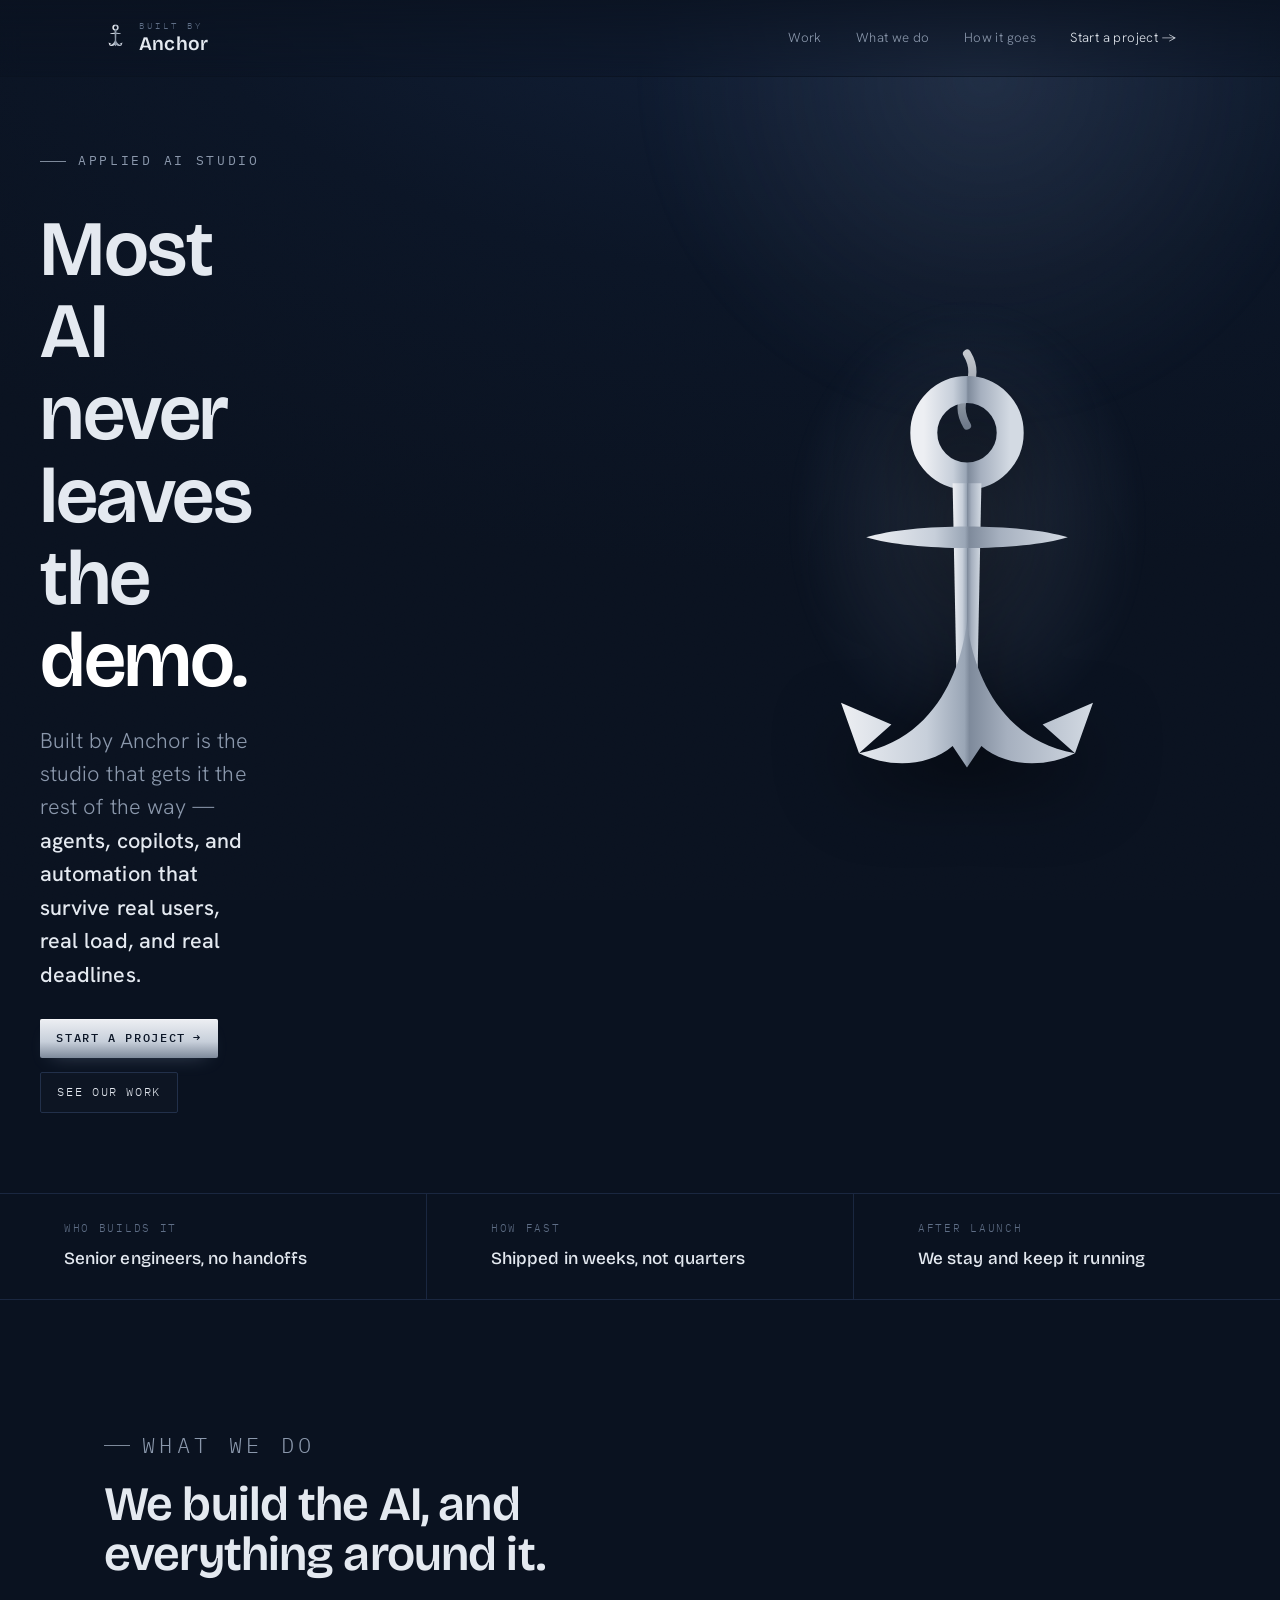
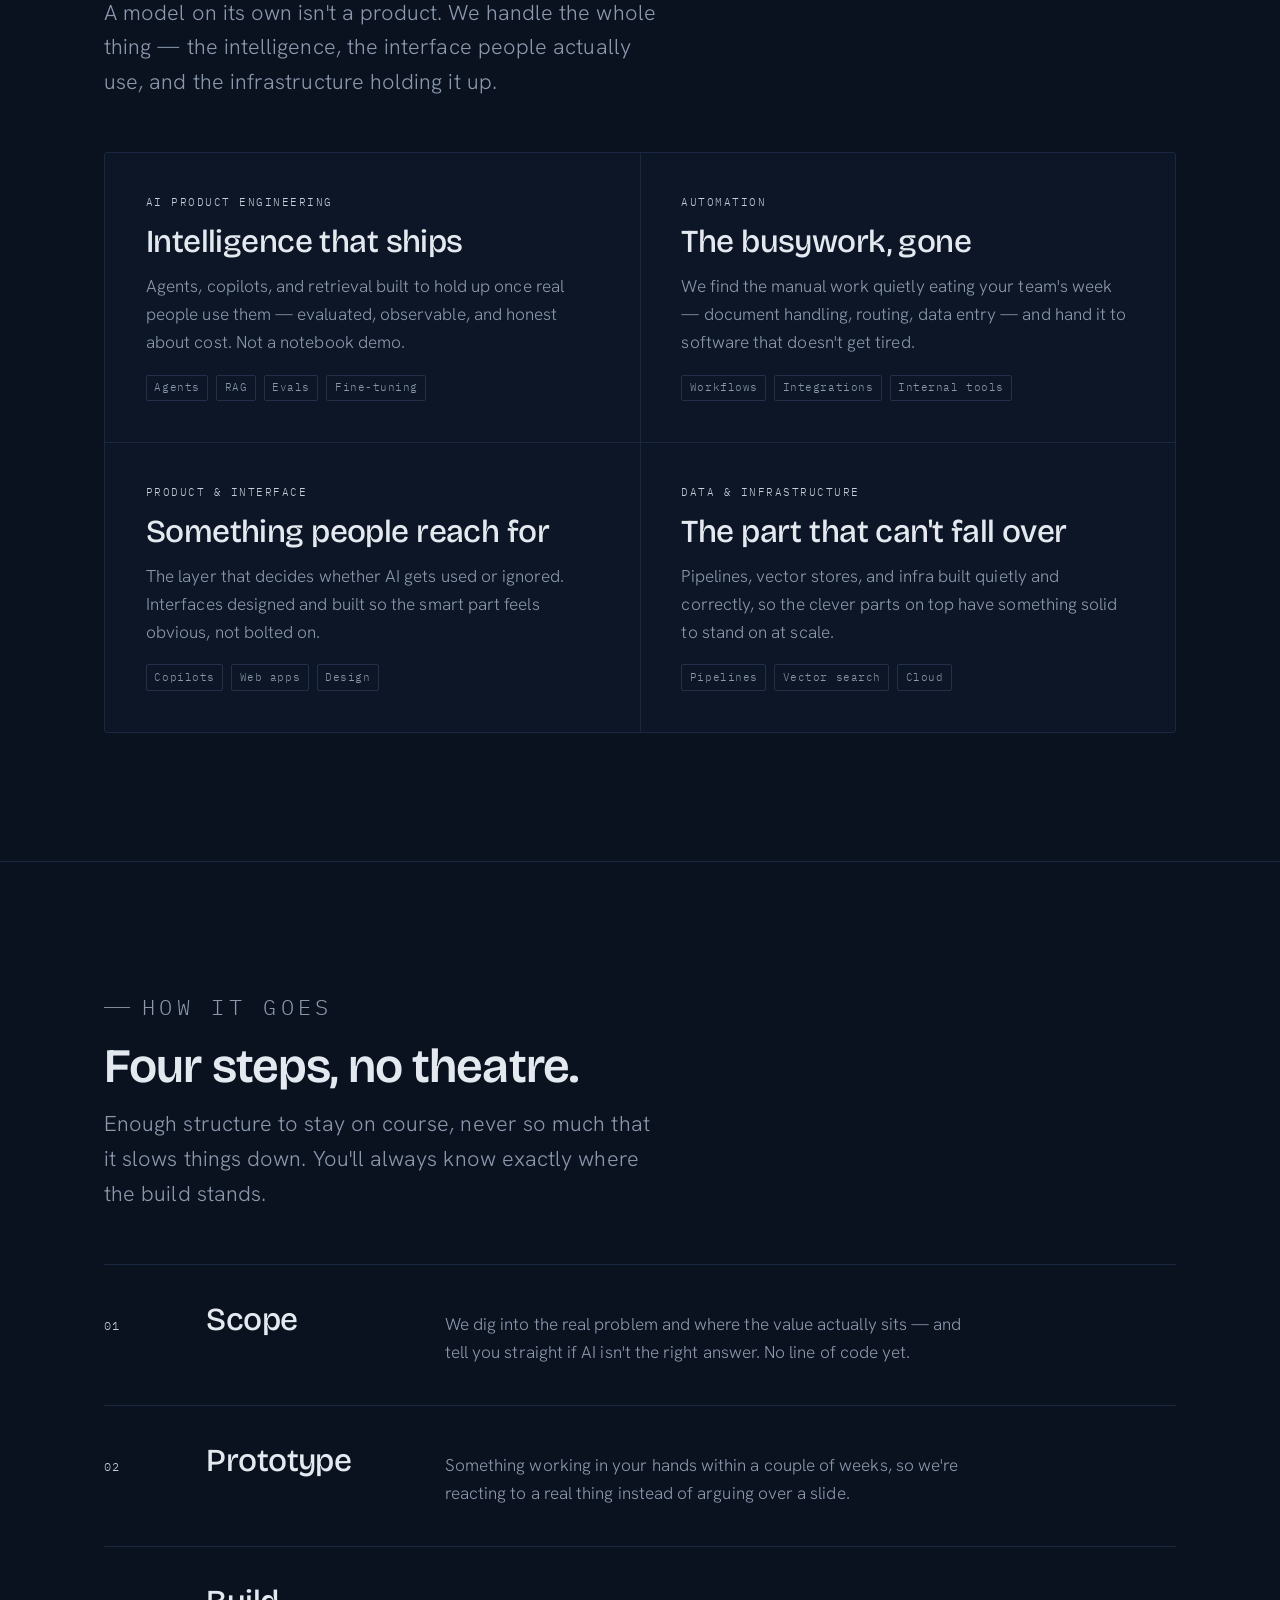
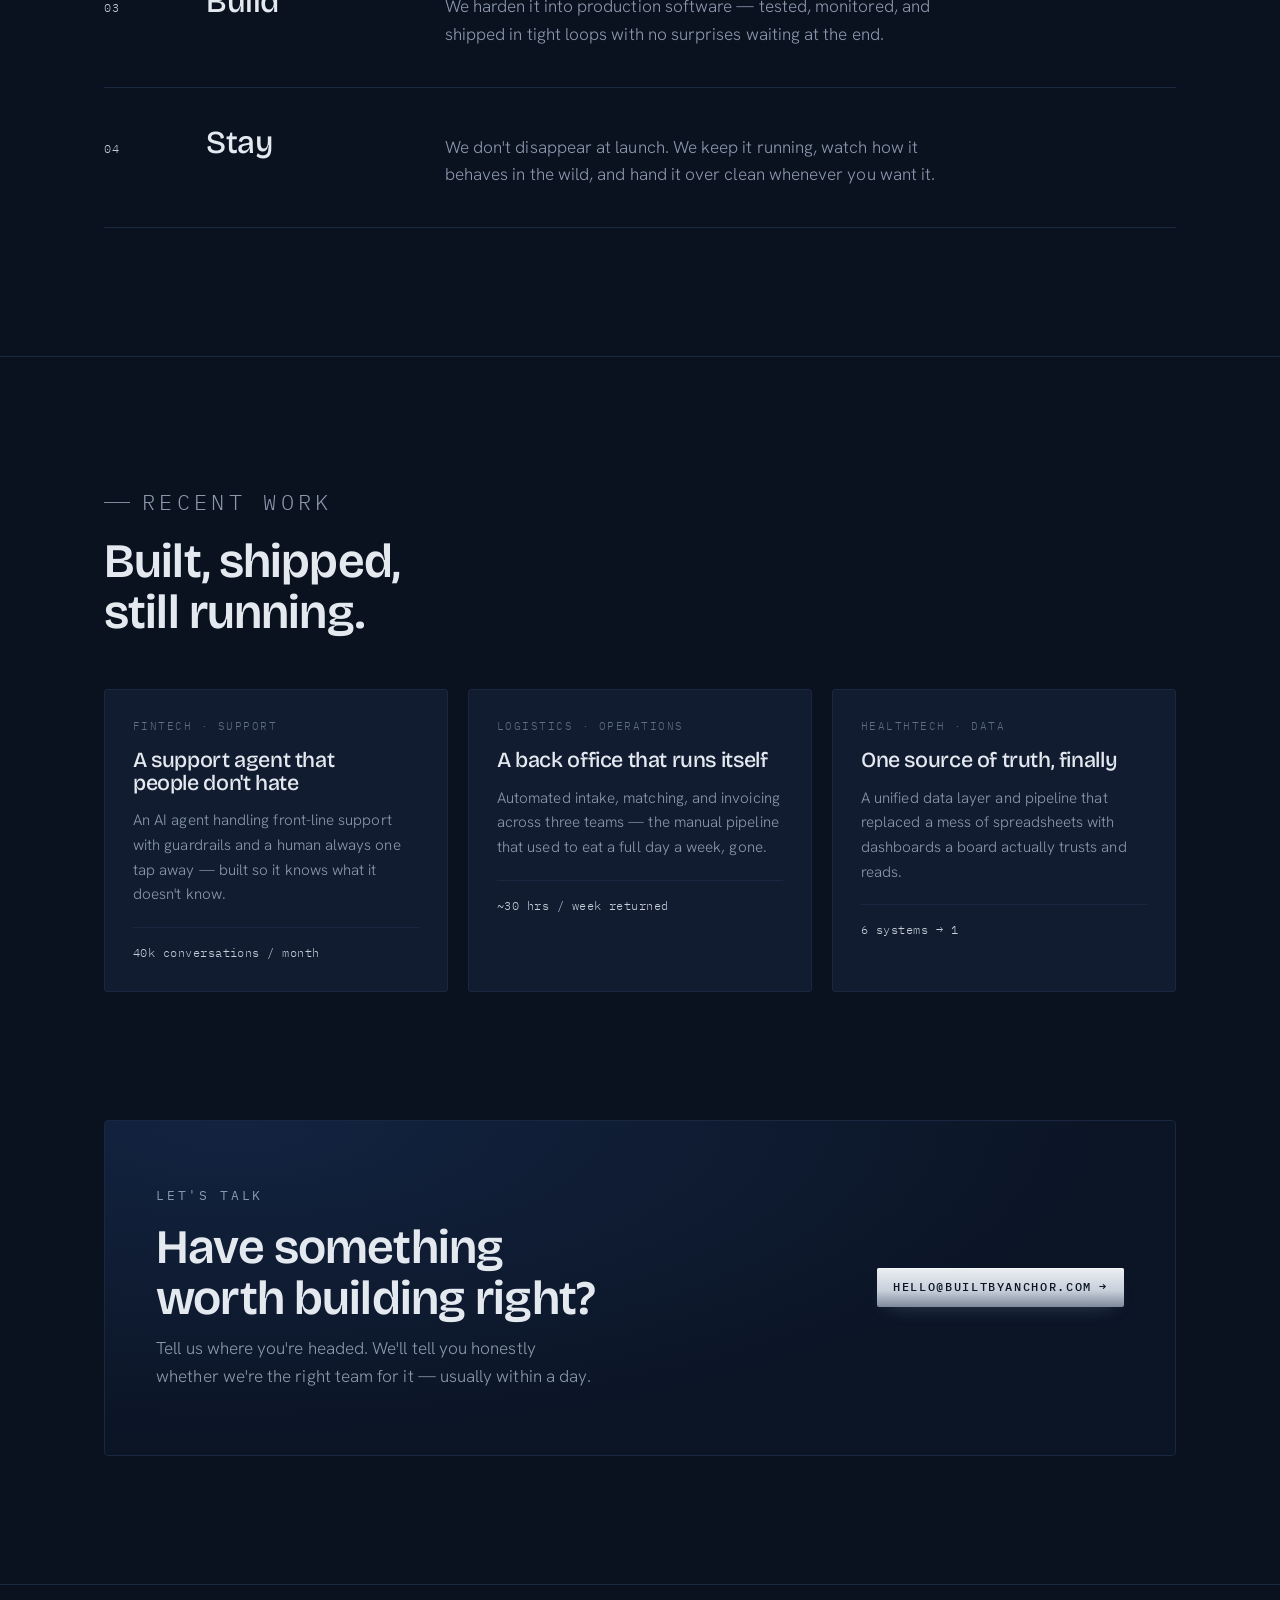
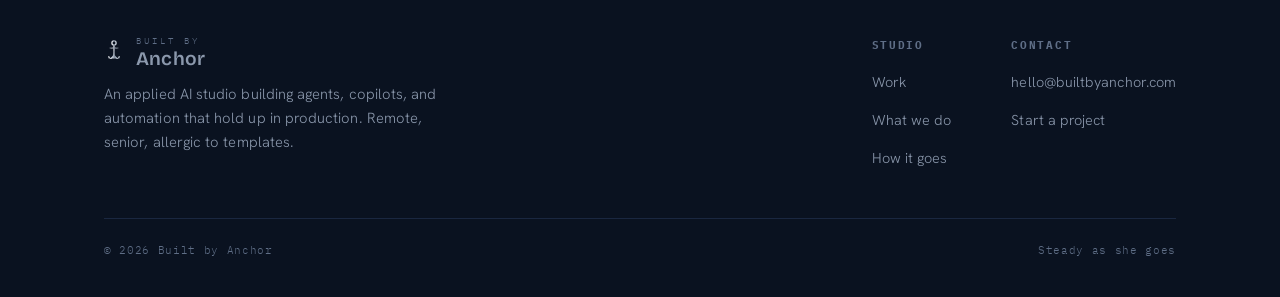
==== commit 49b61f2b: "Remove animation and switch to Bricolage Grotesque type system Static anchor (no sway, sheen, ripple" ====
--- a/anchor-website/index.html
+++ b/anchor-website/index.html
@@ -7,7 +7,7 @@
 <title>Built by Anchor — Applied AI Studio</title>
 <link rel="preconnect" href="https://fonts.googleapis.com">
 <link rel="preconnect" href="https://fonts.gstatic.com" crossorigin>
-<link rel="stylesheet" href="https://fonts.googleapis.com/css2?family=Bodoni+Moda:opsz,wght@6..96,400;6..96,500;6..96,600&family=IBM+Plex+Mono:wght@400;500&family=IBM+Plex+Sans:wght@300;400;500;600&display=swap">
+<link rel="stylesheet" href="https://fonts.googleapis.com/css2?family=Bricolage+Grotesque:opsz,wght@12..96,400;12..96,500;12..96,600;12..96,700&family=Hanken+Grotesk:wght@300;400;500;600&family=IBM+Plex+Mono:wght@400;500&display=swap">
 
 <style>
   :root{
@@ -26,8 +26,8 @@
     --maxw:1200px;
     --gutter:clamp(20px,5vw,72px);
 
-    --f-display:"Bodoni Moda",Georgia,"Times New Roman",serif;
-    --f-body:"IBM Plex Sans",-apple-system,BlinkMacSystemFont,"Segoe UI",sans-serif;
+    --f-display:"Bricolage Grotesque",-apple-system,BlinkMacSystemFont,"Segoe UI",sans-serif;
+    --f-body:"Hanken Grotesk",-apple-system,BlinkMacSystemFont,"Segoe UI",sans-serif;
     --f-mono:"IBM Plex Mono",ui-monospace,"SF Mono",Menlo,monospace;
 
     --step--1:clamp(.76rem,.73rem + .16vw,.84rem);
@@ -51,22 +51,13 @@
   .wrap{max-width:var(--maxw);margin-inline:auto;padding-inline:var(--gutter)}
 
   .mono{font-family:var(--f-mono);font-weight:400;font-size:var(--step--1);letter-spacing:.2em;text-transform:uppercase;color:var(--muted)}
-  .display{font-family:var(--f-display);font-weight:500;line-height:1.04;letter-spacing:-.008em;text-wrap:balance}
+  .display{font-family:var(--f-display);font-weight:600;line-height:1.05;letter-spacing:-.018em;text-wrap:balance}
 
   /* ---------- ambient ---------- */
   .sea{position:fixed;inset:0;z-index:-2;overflow:hidden;
     background:radial-gradient(125% 95% at 68% -12%, #13223c 0%, #0b1526 46%, var(--ground) 80%)}
   .moon{position:absolute;top:-20vmax;right:-6vmax;width:58vmax;height:58vmax;border-radius:50%;
     background:radial-gradient(circle at 50% 45%,rgba(133,152,182,.15),rgba(133,152,182,.045) 44%,transparent 64%);filter:blur(2px)}
-  .tide{position:fixed;left:0;right:0;top:60%;height:32vh;z-index:-2;pointer-events:none;overflow:hidden;
-    -webkit-mask-image:linear-gradient(180deg,rgba(0,0,0,.9),transparent);mask-image:linear-gradient(180deg,rgba(0,0,0,.9),transparent)}
-  .tide::before,.tide::after{content:"";position:absolute;inset:-20% -40%;
-    background:radial-gradient(60% 22% at 22% 30%,rgba(150,172,205,.055),transparent 60%),
-      radial-gradient(50% 20% at 72% 55%,rgba(150,172,205,.045),transparent 60%),
-      repeating-linear-gradient(90deg,transparent 0 64px,rgba(150,172,205,.028) 64px 65px);
-    animation:tide 30s linear infinite}
-  .tide::after{animation-duration:47s;animation-direction:reverse;opacity:.7}
-  @keyframes tide{from{transform:translateX(0)}to{transform:translateX(-256px)}}
   .grain{position:fixed;inset:0;z-index:-1;pointer-events:none;opacity:.045;mix-blend-mode:overlay;
     background-image:url("data:image/svg+xml;utf8,<svg xmlns='http://www.w3.org/2000/svg' width='140' height='140'><filter id='n'><feTurbulence type='fractalNoise' baseFrequency='0.9' numOctaves='2'/></filter><rect width='100%25' height='100%25' filter='url(%23n)'/></svg>")}
 
@@ -108,7 +99,7 @@
   .hero-eyebrow{display:flex;align-items:center;gap:12px}
   .hero-eyebrow::before{content:"";width:26px;height:1px;background:var(--steel-lo)}
   .hero h1{font-size:var(--step-4);margin:0;max-width:16ch}
-  .hero h1 em{font-style:italic;font-weight:400;color:#fff}
+  .hero h1 em{font-style:normal;font-weight:600;color:#fff}
   .hero .lede{max-width:46ch;color:var(--muted);font-size:var(--step-1);font-weight:300;line-height:1.55;margin:0}
   .hero .lede b{color:var(--text);font-weight:500}
   .hero-cta{display:flex;gap:14px;flex-wrap:wrap;margin-top:6px}
@@ -120,23 +111,7 @@
   .anchor-stage .halo{position:absolute;inset:-24% -24% -8% -24%;z-index:0;
     background:radial-gradient(48% 44% at 50% 42%,rgba(160,180,210,.16),transparent 70%);filter:blur(6px)}
   .anchor-svg{position:relative;z-index:1;width:100%;height:100%;overflow:visible;
-    filter:drop-shadow(0 26px 34px rgba(0,0,0,.55));will-change:transform;transform-box:view-box;transform-origin:50% 1%}
-  .sway{transform-box:view-box;transform-origin:50% 1%;animation:sway 6.8s cubic-bezier(.45,0,.55,1) infinite}
-  @keyframes sway{0%,100%{transform:rotate(-3.1deg)}50%{transform:rotate(3.1deg)}}
-  .sheen{mix-blend-mode:screen;opacity:.85}
-  .sheen rect{animation:sheen 7.5s ease-in-out infinite;transform-box:view-box}
-  @keyframes sheen{0%,20%{transform:translateX(-150px)}56%,100%{transform:translateX(210px)}}
-  .ripple circle{transform-box:view-box;transform-origin:100px 250px;animation:ripple 5.8s ease-out infinite;opacity:0}
-  .ripple circle:nth-child(2){animation-delay:1.9s}
-  .ripple circle:nth-child(3){animation-delay:3.8s}
-  @keyframes ripple{0%{transform:scale(.2);opacity:.45}100%{transform:scale(1);opacity:0}}
-
-  .scrollcue{position:absolute;bottom:20px;left:50%;transform:translateX(-50%);z-index:2;
-    display:grid;justify-items:center;gap:9px;color:var(--muted-dim)}
-  @media(max-width:900px){.scrollcue{display:none}}
-  .scrollcue .rail{width:1px;height:44px;background:linear-gradient(var(--muted-dim),transparent);position:relative;overflow:hidden}
-  .scrollcue .rail::after{content:"";position:absolute;top:-40%;left:0;width:1px;height:40%;background:var(--steel-mid);animation:drop 2.6s cubic-bezier(.7,0,.3,1) infinite}
-  @keyframes drop{0%{top:-45%}70%{top:100%}100%{top:100%}}
+    filter:drop-shadow(0 26px 34px rgba(0,0,0,.55))}
 
   /* ---------- sections ---------- */
   section{position:relative;z-index:2}
@@ -213,19 +188,12 @@
     margin-top:46px;padding-top:22px;border-top:1px solid var(--line-soft);
     font-family:var(--f-mono);font-size:.7rem;letter-spacing:.06em;color:var(--muted-dim)}
 
-  .reveal{opacity:0;transform:translateY(20px);transition:opacity .8s ease,transform .8s cubic-bezier(.2,.7,.2,1)}
-  .reveal.in{opacity:1;transform:none}
-  @media(prefers-reduced-motion:reduce){
-    .sway,.sheen rect,.ripple circle,.scrollcue .rail::after,.tide::before,.tide::after{animation:none!important}
-    .reveal{opacity:1;transform:none;transition:none}html{scroll-behavior:auto}
-  }
   :focus-visible{outline:2px solid var(--steel-mid);outline-offset:3px;border-radius:2px}
 </style>
 </head>
 <body>
 
 <div class="sea"><div class="moon"></div></div>
-<div class="tide"></div>
 <div class="grain"></div>
 
 <!-- anchor glyph (folded-steel vector — swap for real logo once provided) -->
@@ -284,24 +252,13 @@
     <div class="anchor-stage" aria-hidden="true">
       <div class="halo"></div>
       <svg class="anchor-svg" viewBox="0 0 200 300">
-        <g class="ripple" stroke="rgba(170,190,215,.5)" fill="none" stroke-width="1">
-          <circle cx="100" cy="250" r="46"/><circle cx="100" cy="250" r="46"/><circle cx="100" cy="250" r="46"/>
+        <g stroke="url(#steelV)" stroke-width="4.5" fill="none" opacity=".8" stroke-linecap="round">
+          <path d="M100 2 q6 10 0 20 q-6 10 0 20"/>
         </g>
-        <g class="sway">
-          <g stroke="url(#steelV)" stroke-width="4.5" fill="none" opacity=".8" stroke-linecap="round">
-            <path d="M100 2 q6 10 0 20 q-6 10 0 20"/>
-          </g>
-          <use href="#anchorPaths"/>
-          <clipPath id="clipA"><use href="#anchorPaths"/></clipPath>
-          <g class="sheen" clip-path="url(#clipA)">
-            <rect x="-40" y="-20" width="34" height="340" transform="skewX(-18)" fill="rgba(255,255,255,.55)" filter="blur(3px)"/>
-          </g>
-        </g>
+        <use href="#anchorPaths"/>
       </svg>
     </div>
   </div>
-
-  <a class="scrollcue mono" href="#services" aria-label="Scroll"><span>Scroll</span><span class="rail"></span></a>
 </section>
 
 <!-- ================= PRINCIPLES ================= -->
@@ -462,26 +419,6 @@
   const nav=document.getElementById('nav');
   const onScroll=()=>nav.classList.toggle('scrolled',window.scrollY>12);
   onScroll();addEventListener('scroll',onScroll,{passive:true});
-
-  const io=new IntersectionObserver((es)=>{es.forEach(e=>{if(e.isIntersecting){e.target.classList.add('in');io.unobserve(e.target);}});},
-    {threshold:.12,rootMargin:"0px 0px -8% 0px"});
-  document.querySelectorAll('.reveal').forEach((el,i)=>{el.style.transitionDelay=(Math.min(i%3,2)*70)+'ms';io.observe(el);});
-
-  // anchor leans toward the cursor
-  const reduce=matchMedia('(prefers-reduced-motion:reduce)').matches;
-  const svg=document.querySelector('.anchor-svg');
-  const halo=document.querySelector('.anchor-stage .halo');
-  if(svg && !reduce && matchMedia('(pointer:fine)').matches){
-    let tx=0,ty=0,rot=0,cx=0,cy=0,cr=0,raf=0;
-    const onMove=(e)=>{const nx=(e.clientX/innerWidth)*2-1,ny=(e.clientY/innerHeight)*2-1;
-      tx=nx*10;ty=ny*7;rot=nx*5;if(!raf)raf=requestAnimationFrame(tick);};
-    const tick=()=>{cx+=(tx-cx)*.08;cy+=(ty-cy)*.08;cr+=(rot-cr)*.08;
-      svg.style.transform=`translate(${cx.toFixed(2)}px,${cy.toFixed(2)}px) rotate(${cr.toFixed(2)}deg)`;
-      if(halo)halo.style.transform=`translate(${(-cx*.6).toFixed(2)}px,${(-cy*.6).toFixed(2)}px)`;
-      if(Math.abs(tx-cx)>.05||Math.abs(ty-cy)>.05||Math.abs(rot-cr)>.05)raf=requestAnimationFrame(tick);else raf=0;};
-    addEventListener('pointermove',onMove,{passive:true});
-    document.addEventListener('mouseleave',()=>{tx=ty=rot=0;if(!raf)raf=requestAnimationFrame(tick);});
-  }
 </script>
 </body>
 </html>
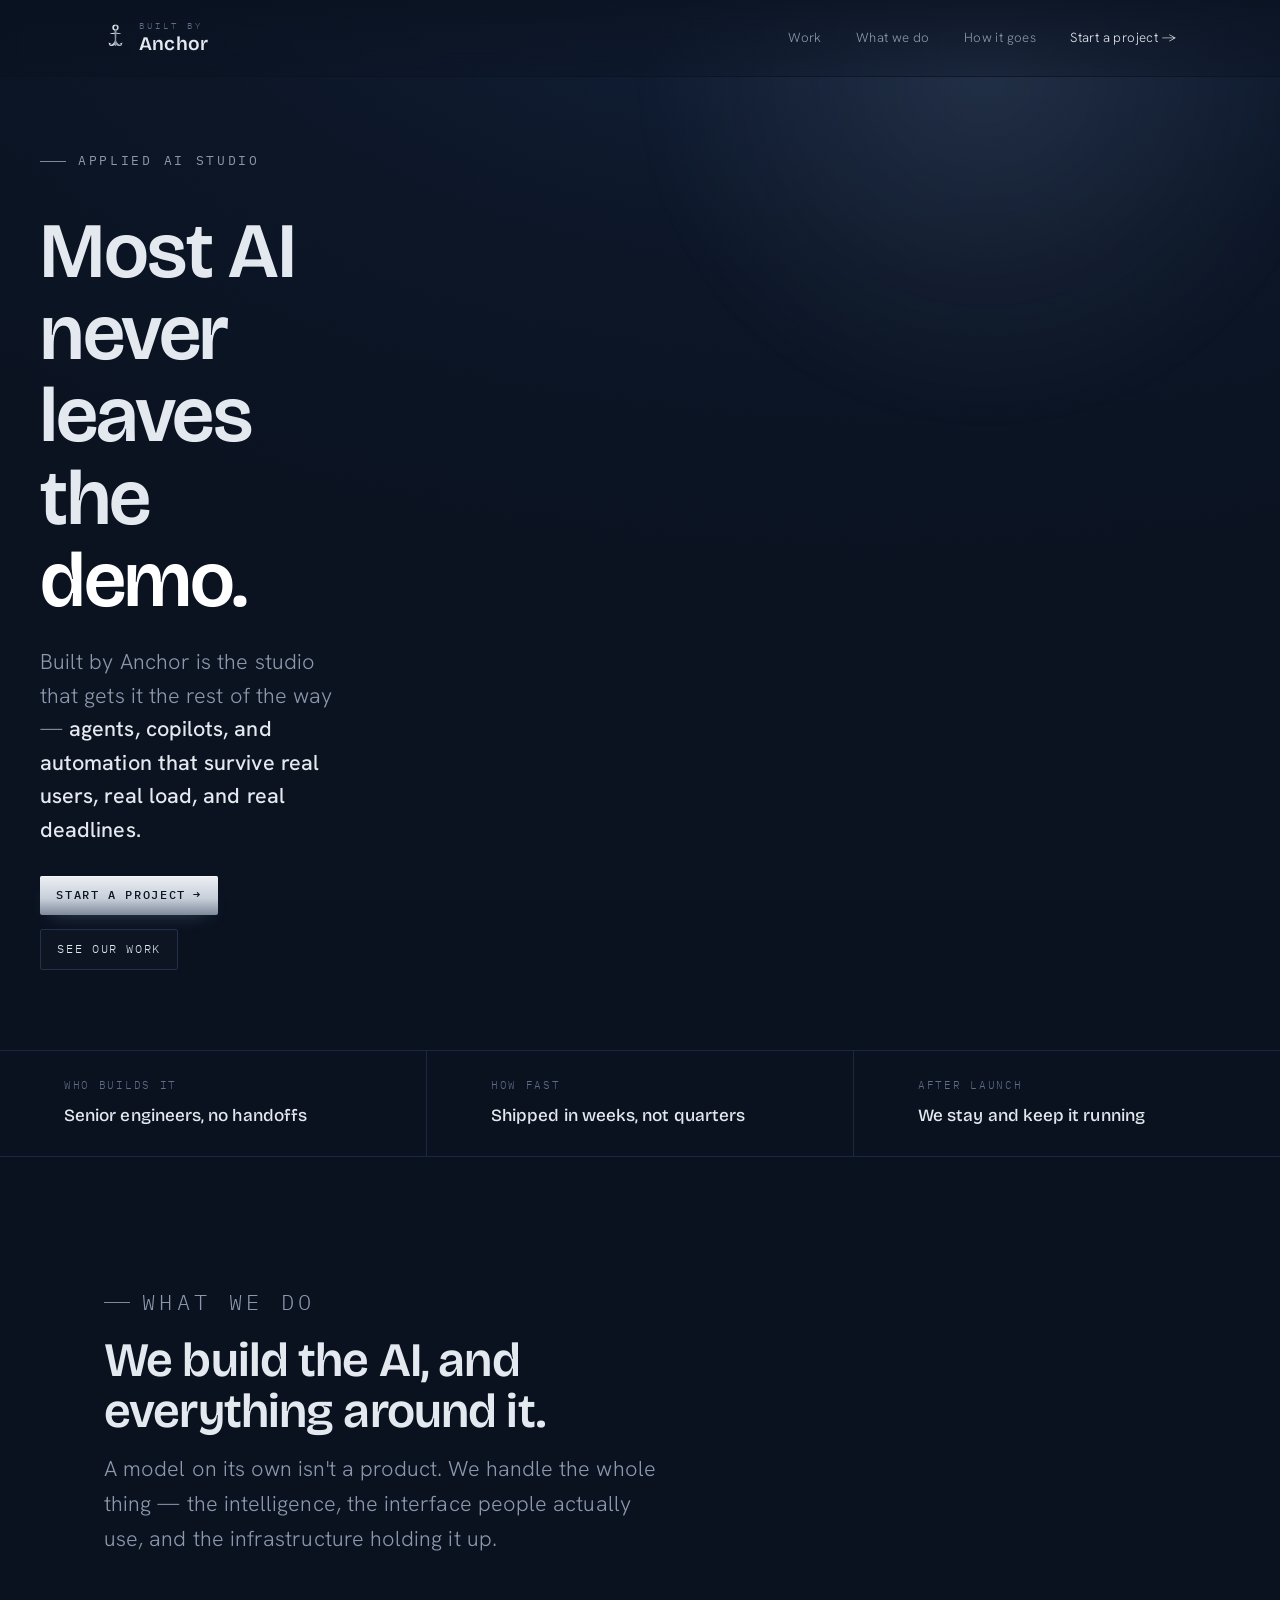
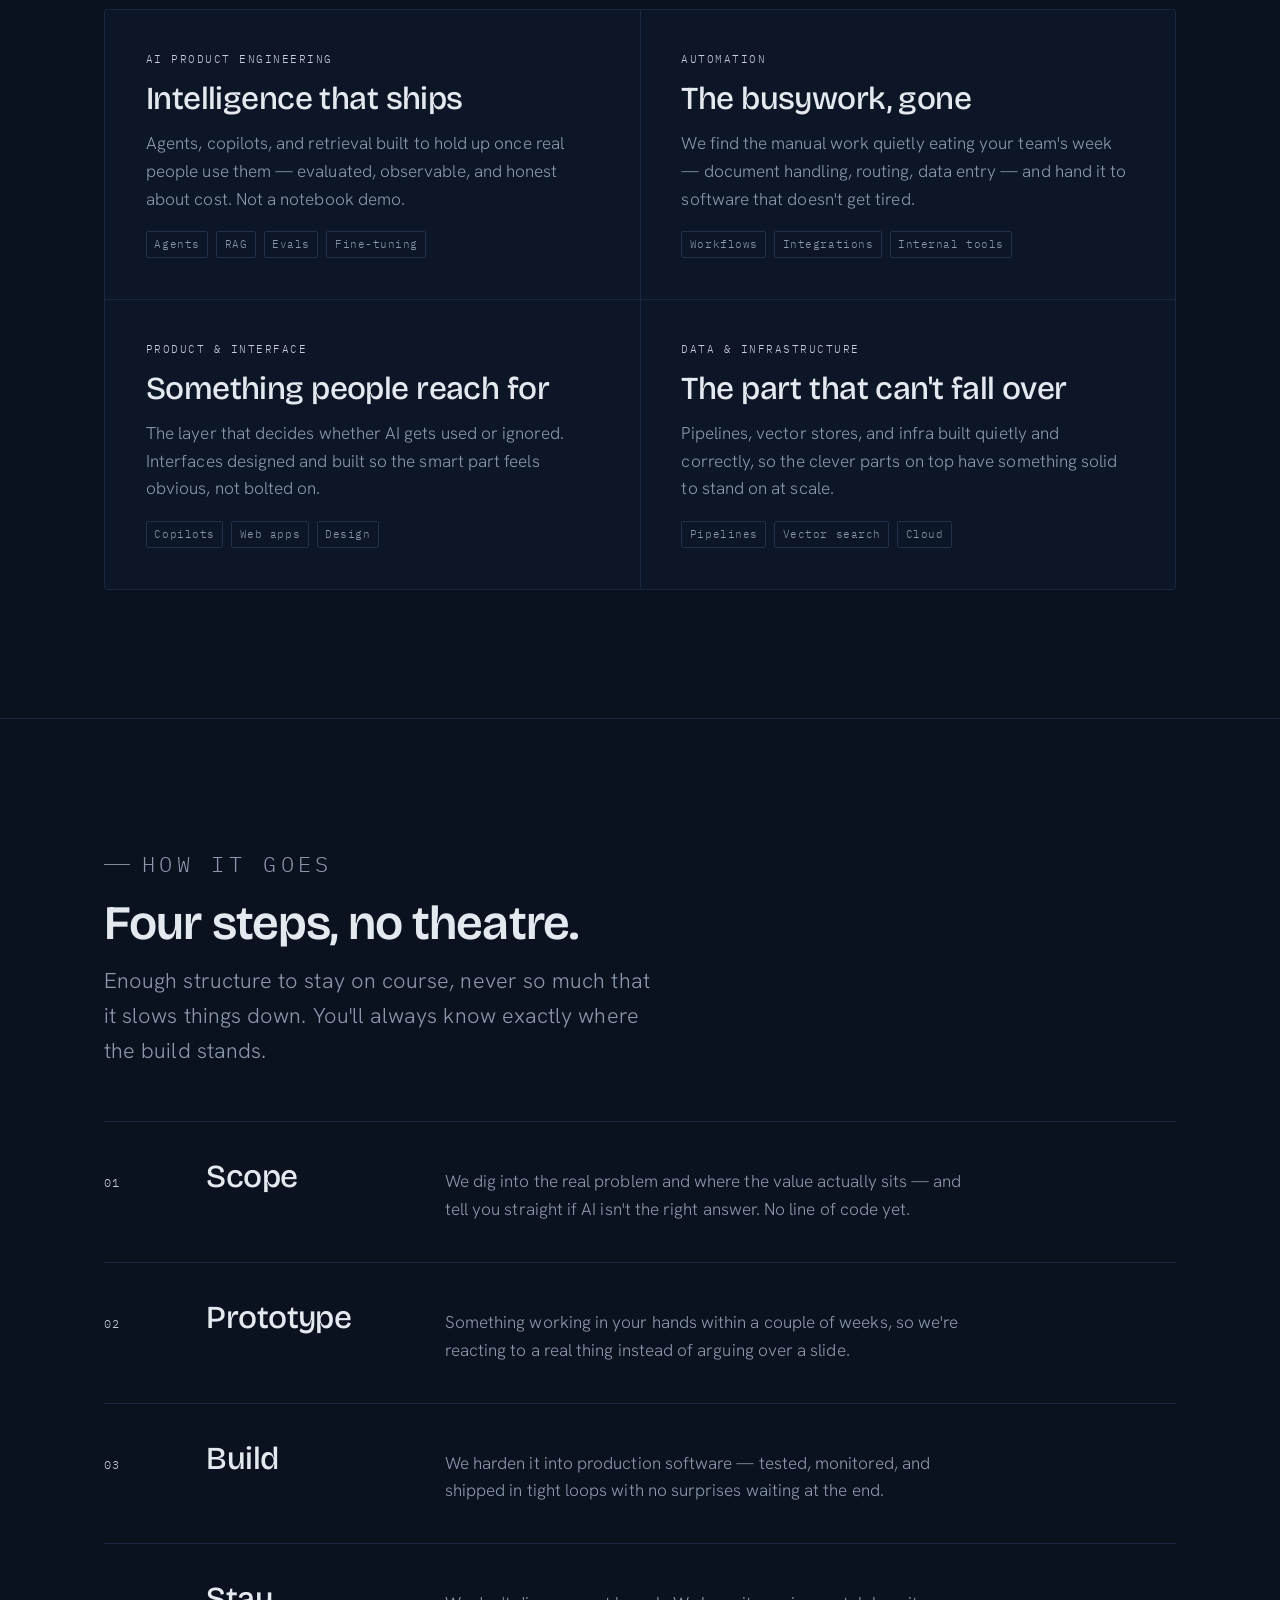
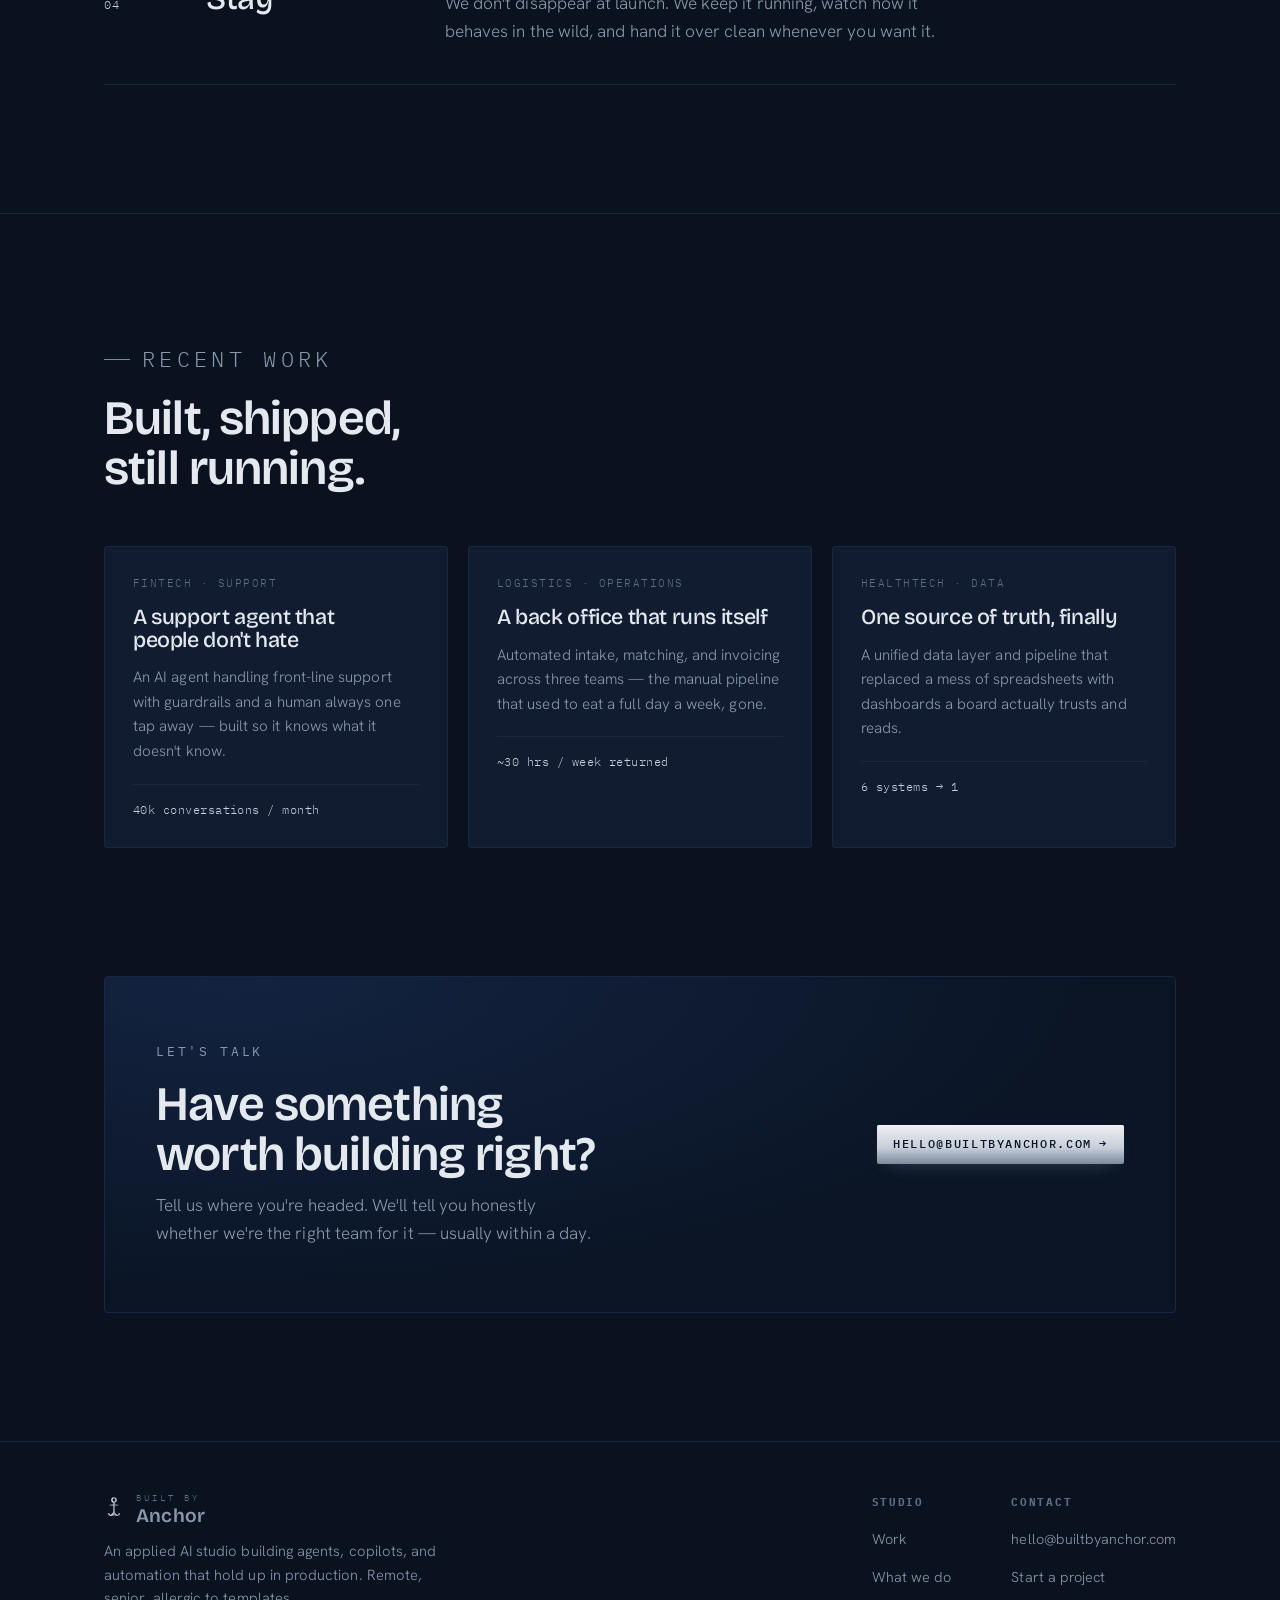
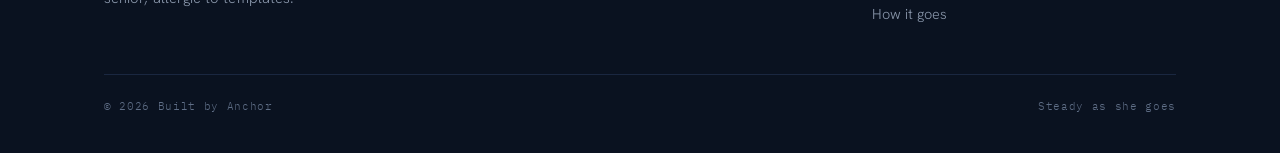
==== commit 1d1760ac: "Remove hero anchor and collapse hero to a single column Co-Authored-By: Claude Opus 4.8 <noreply@ant" ====
--- a/anchor-website/index.html
+++ b/anchor-website/index.html
@@ -90,12 +90,12 @@
     box-shadow:0 1px 0 rgba(255,255,255,.5) inset,0 8px 20px -12px rgba(150,170,200,.45)}
   .btn-steel:hover{background:linear-gradient(180deg,#fff,var(--steel-mid) 58%,var(--steel-lo))}
 
-  /* ---------- hero (asymmetric, editorial) ---------- */
-  .hero{position:relative;min-height:calc(100svh - 76px);display:grid;align-items:center;
-    grid-template-columns:1.05fr .95fr;gap:clamp(20px,4vw,60px);padding:60px 0 80px}
-  @media(max-width:900px){.hero{grid-template-columns:1fr;text-align:left;padding-top:24px}}
-  .hero-copy{display:grid;gap:22px;max-width:22ch;justify-items:start}
-  @media(max-width:900px){.hero-copy{max-width:none;order:2}}
+  /* ---------- hero (single column, editorial) ---------- */
+  .hero{position:relative;min-height:calc(92svh - 76px);display:grid;align-items:center;
+    padding:60px 0 80px}
+  @media(max-width:900px){.hero{padding-top:24px}}
+  .hero-copy{display:grid;gap:24px;max-width:30ch;justify-items:start}
+  @media(max-width:900px){.hero-copy{max-width:none}}
   .hero-eyebrow{display:flex;align-items:center;gap:12px}
   .hero-eyebrow::before{content:"";width:26px;height:1px;background:var(--steel-lo)}
   .hero h1{font-size:var(--step-4);margin:0;max-width:16ch}
@@ -103,15 +103,6 @@
   .hero .lede{max-width:46ch;color:var(--muted);font-size:var(--step-1);font-weight:300;line-height:1.55;margin:0}
   .hero .lede b{color:var(--text);font-weight:500}
   .hero-cta{display:flex;gap:14px;flex-wrap:wrap;margin-top:6px}
-
-  .hero-anchor{position:relative;display:grid;place-items:center;min-height:min(70vh,560px)}
-  @media(max-width:900px){.hero-anchor{order:1;min-height:44vh;margin-bottom:8px}}
-
-  .anchor-stage{position:relative;width:min(360px,74vw);aspect-ratio:200/300}
-  .anchor-stage .halo{position:absolute;inset:-24% -24% -8% -24%;z-index:0;
-    background:radial-gradient(48% 44% at 50% 42%,rgba(160,180,210,.16),transparent 70%);filter:blur(6px)}
-  .anchor-svg{position:relative;z-index:1;width:100%;height:100%;overflow:visible;
-    filter:drop-shadow(0 26px 34px rgba(0,0,0,.55))}
 
   /* ---------- sections ---------- */
   section{position:relative;z-index:2}
@@ -247,18 +238,6 @@
       <a class="btn" href="#work">See our work</a>
     </div>
   </div>
-
-  <div class="hero-anchor">
-    <div class="anchor-stage" aria-hidden="true">
-      <div class="halo"></div>
-      <svg class="anchor-svg" viewBox="0 0 200 300">
-        <g stroke="url(#steelV)" stroke-width="4.5" fill="none" opacity=".8" stroke-linecap="round">
-          <path d="M100 2 q6 10 0 20 q-6 10 0 20"/>
-        </g>
-        <use href="#anchorPaths"/>
-      </svg>
-    </div>
-  </div>
 </section>
 
 <!-- ================= PRINCIPLES ================= -->
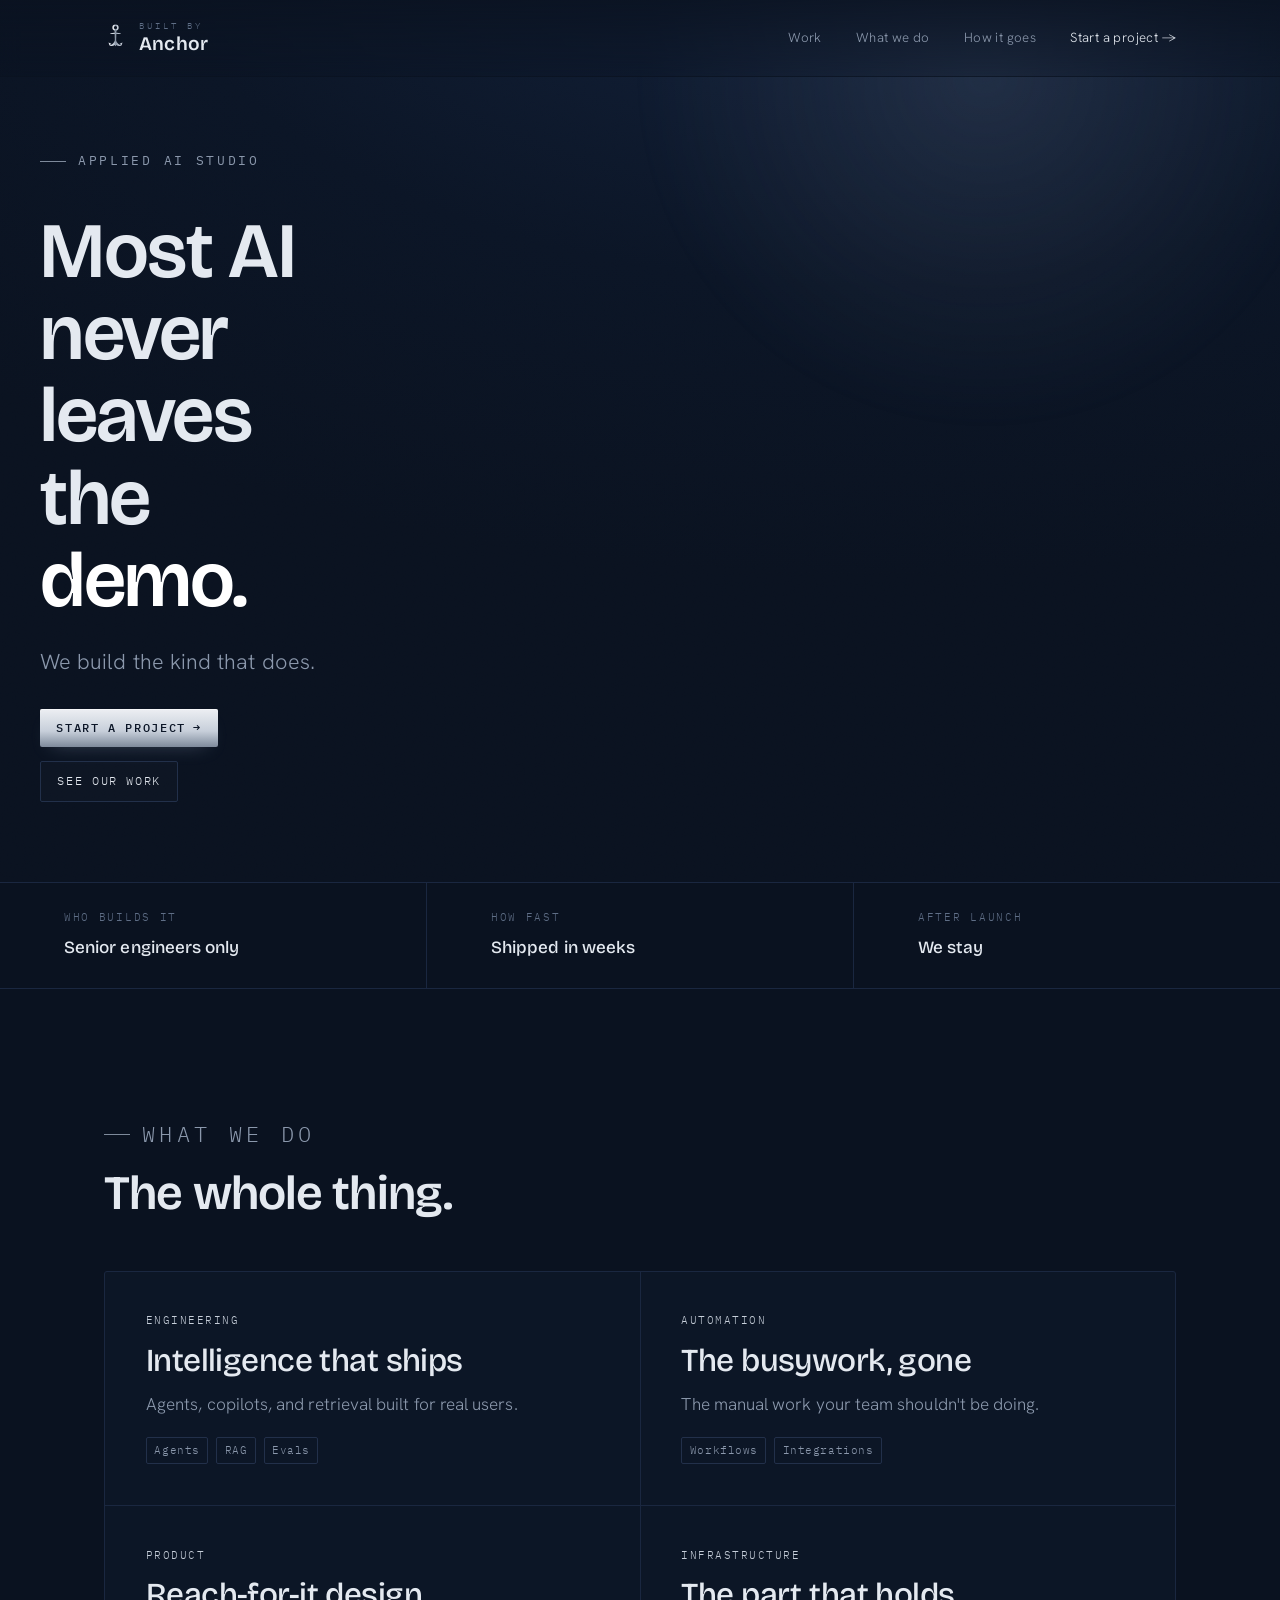
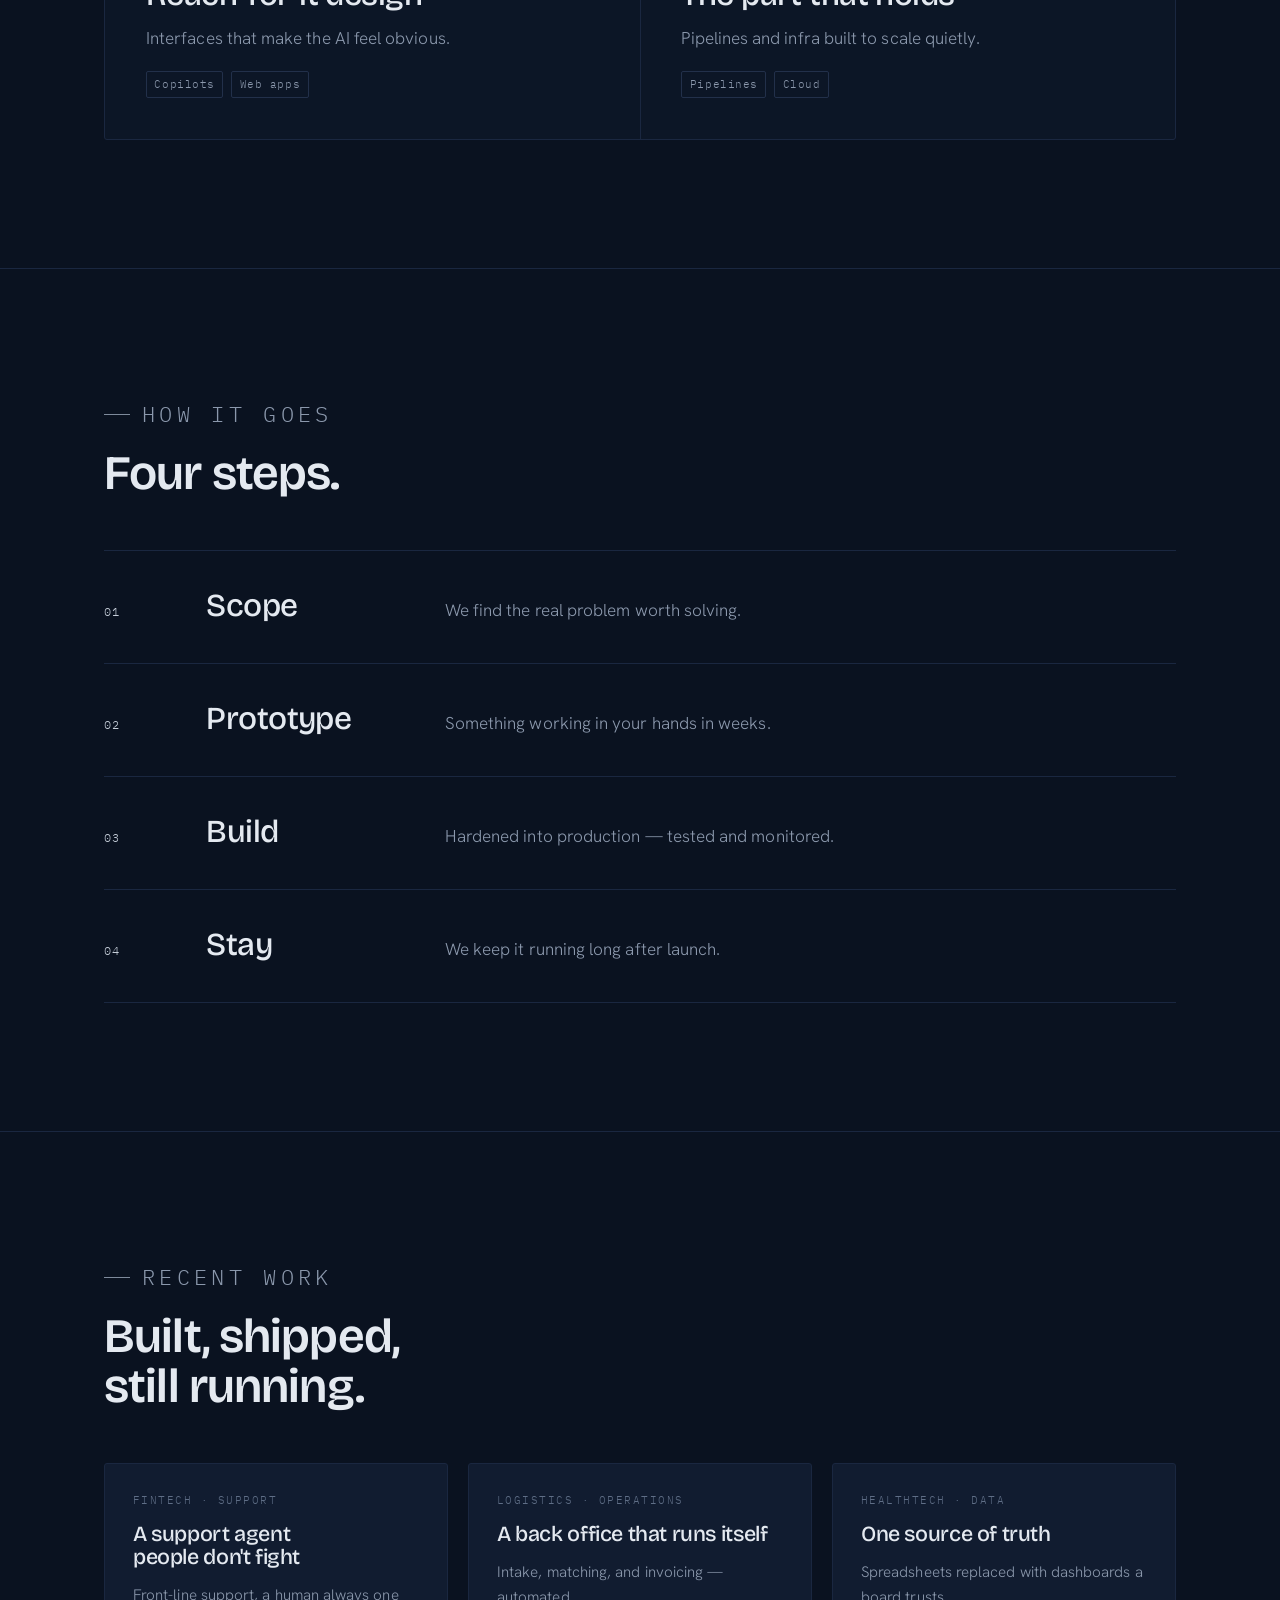
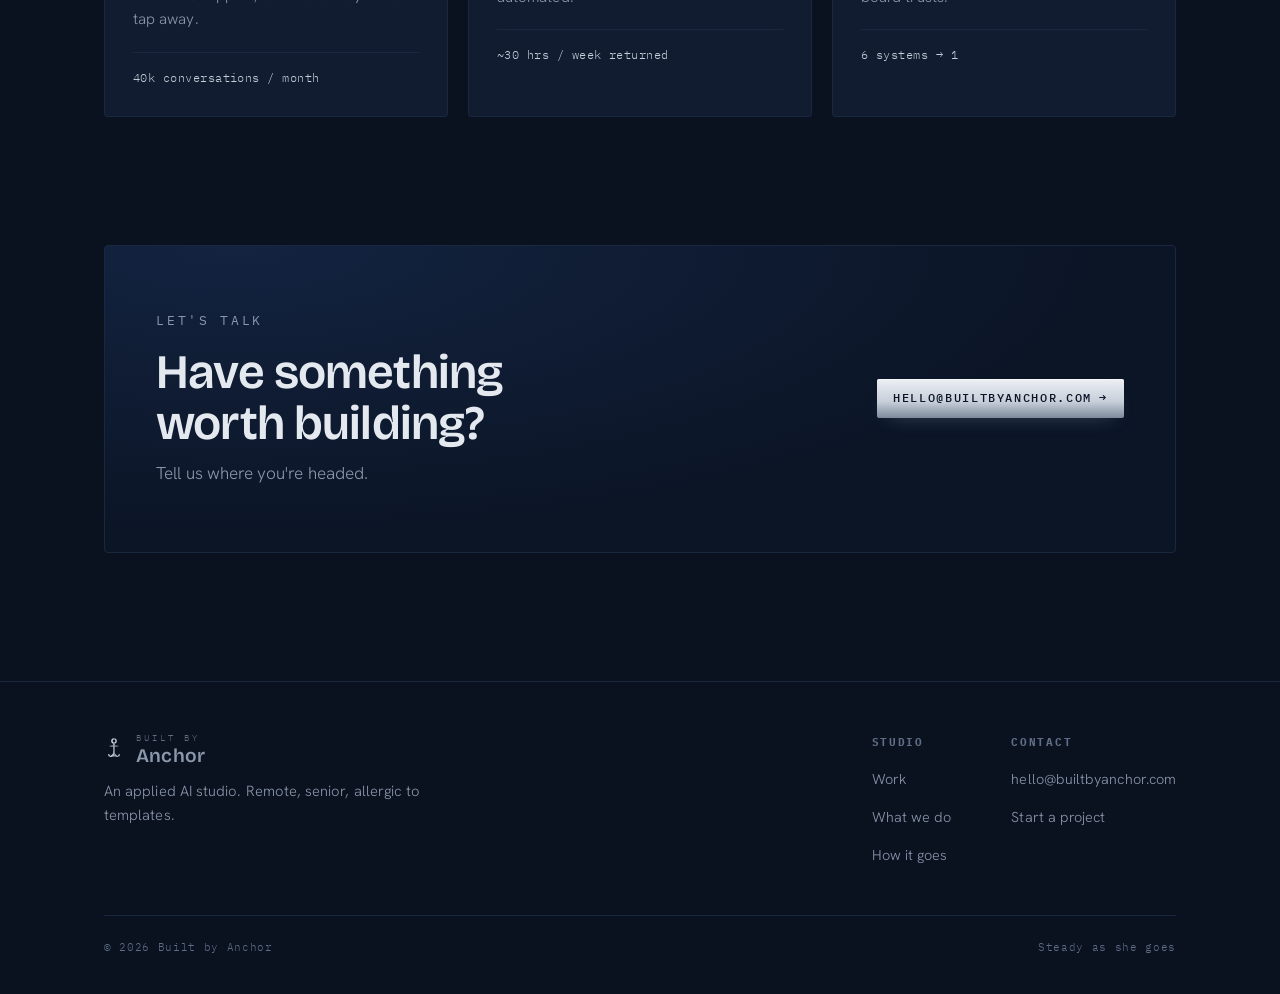
==== commit 93161d8d: "Pare back copy for a simpler, classier tone Co-Authored-By: Claude Opus 4.8 <noreply@anthropic.com> " ====
--- a/anchor-website/index.html
+++ b/anchor-website/index.html
@@ -232,7 +232,7 @@
   <div class="hero-copy">
     <p class="mono hero-eyebrow">Applied AI Studio</p>
     <h1 class="display">Most AI never leaves the <em>demo.</em></h1>
-    <p class="lede">Built by Anchor is the studio that gets it the rest of the way — <b>agents, copilots, and automation that survive real users, real load, and real deadlines.</b></p>
+    <p class="lede">We build the kind that does.</p>
     <div class="hero-cta">
       <a class="btn btn-steel" href="#contact">Start a project <span class="arw">→</span></a>
       <a class="btn" href="#work">See our work</a>
@@ -242,9 +242,9 @@
 
 <!-- ================= PRINCIPLES ================= -->
 <section class="principles">
-  <div class="reveal"><span class="p-k">Who builds it</span><span class="p-v">Senior engineers, no handoffs</span></div>
-  <div class="reveal"><span class="p-k">How fast</span><span class="p-v">Shipped in weeks, not quarters</span></div>
-  <div class="reveal"><span class="p-k">After launch</span><span class="p-v">We stay and keep it running</span></div>
+  <div class="reveal"><span class="p-k">Who builds it</span><span class="p-v">Senior engineers only</span></div>
+  <div class="reveal"><span class="p-k">How fast</span><span class="p-v">Shipped in weeks</span></div>
+  <div class="reveal"><span class="p-k">After launch</span><span class="p-v">We stay</span></div>
 </section>
 
 <!-- ================= WHAT WE DO ================= -->
@@ -252,33 +252,32 @@
   <div class="wrap">
     <div class="sec-head reveal">
       <p class="mono kick">What we do</p>
-      <h2 class="display">We build the AI, and everything around it.</h2>
-      <p>A model on its own isn't a product. We handle the whole thing — the intelligence, the interface people actually use, and the infrastructure holding it up.</p>
+      <h2 class="display">The whole thing.</h2>
     </div>
     <div class="svc">
       <article class="reveal">
-        <span class="cat">AI product engineering</span>
+        <span class="cat">Engineering</span>
         <h3 class="display">Intelligence that ships</h3>
-        <p>Agents, copilots, and retrieval built to hold up once real people use them — evaluated, observable, and honest about cost. Not a notebook demo.</p>
-        <ul><li>Agents</li><li>RAG</li><li>Evals</li><li>Fine-tuning</li></ul>
+        <p>Agents, copilots, and retrieval built for real users.</p>
+        <ul><li>Agents</li><li>RAG</li><li>Evals</li></ul>
       </article>
       <article class="reveal">
         <span class="cat">Automation</span>
         <h3 class="display">The busywork, gone</h3>
-        <p>We find the manual work quietly eating your team's week — document handling, routing, data entry — and hand it to software that doesn't get tired.</p>
-        <ul><li>Workflows</li><li>Integrations</li><li>Internal tools</li></ul>
+        <p>The manual work your team shouldn't be doing.</p>
+        <ul><li>Workflows</li><li>Integrations</li></ul>
       </article>
       <article class="reveal">
-        <span class="cat">Product &amp; interface</span>
-        <h3 class="display">Something people reach for</h3>
-        <p>The layer that decides whether AI gets used or ignored. Interfaces designed and built so the smart part feels obvious, not bolted on.</p>
-        <ul><li>Copilots</li><li>Web apps</li><li>Design</li></ul>
+        <span class="cat">Product</span>
+        <h3 class="display">Reach-for-it design</h3>
+        <p>Interfaces that make the AI feel obvious.</p>
+        <ul><li>Copilots</li><li>Web apps</li></ul>
       </article>
       <article class="reveal">
-        <span class="cat">Data &amp; infrastructure</span>
-        <h3 class="display">The part that can't fall over</h3>
-        <p>Pipelines, vector stores, and infra built quietly and correctly, so the clever parts on top have something solid to stand on at scale.</p>
-        <ul><li>Pipelines</li><li>Vector search</li><li>Cloud</li></ul>
+        <span class="cat">Infrastructure</span>
+        <h3 class="display">The part that holds</h3>
+        <p>Pipelines and infra built to scale quietly.</p>
+        <ul><li>Pipelines</li><li>Cloud</li></ul>
       </article>
     </div>
   </div>
@@ -291,29 +290,28 @@
   <div class="wrap">
     <div class="sec-head reveal">
       <p class="mono kick">How it goes</p>
-      <h2 class="display">Four steps, no theatre.</h2>
-      <p>Enough structure to stay on course, never so much that it slows things down. You'll always know exactly where the build stands.</p>
+      <h2 class="display">Four steps.</h2>
     </div>
     <div class="proc">
       <div class="step reveal">
         <span class="num">01</span>
         <h4 class="display">Scope</h4>
-        <p>We dig into the real problem and where the value actually sits — and tell you straight if AI isn't the right answer. No line of code yet.</p>
+        <p>We find the real problem worth solving.</p>
       </div>
       <div class="step reveal">
         <span class="num">02</span>
         <h4 class="display">Prototype</h4>
-        <p>Something working in your hands within a couple of weeks, so we're reacting to a real thing instead of arguing over a slide.</p>
+        <p>Something working in your hands in weeks.</p>
       </div>
       <div class="step reveal">
         <span class="num">03</span>
         <h4 class="display">Build</h4>
-        <p>We harden it into production software — tested, monitored, and shipped in tight loops with no surprises waiting at the end.</p>
+        <p>Hardened into production — tested and monitored.</p>
       </div>
       <div class="step reveal">
         <span class="num">04</span>
         <h4 class="display">Stay</h4>
-        <p>We don't disappear at launch. We keep it running, watch how it behaves in the wild, and hand it over clean whenever you want it.</p>
+        <p>We keep it running long after launch.</p>
       </div>
     </div>
   </div>
@@ -331,20 +329,20 @@
     <div class="work">
       <article class="card reveal">
         <span class="sector">Fintech · Support</span>
-        <h3 class="display">A support agent that people don't hate</h3>
-        <p>An AI agent handling front-line support with guardrails and a human always one tap away — built so it knows what it doesn't know.</p>
+        <h3 class="display">A support agent people don't fight</h3>
+        <p>Front-line support, a human always one tap away.</p>
         <div class="metric">40k conversations / month</div>
       </article>
       <article class="card reveal">
         <span class="sector">Logistics · Operations</span>
         <h3 class="display">A back office that runs itself</h3>
-        <p>Automated intake, matching, and invoicing across three teams — the manual pipeline that used to eat a full day a week, gone.</p>
+        <p>Intake, matching, and invoicing — automated.</p>
         <div class="metric">~30 hrs / week returned</div>
       </article>
       <article class="card reveal">
         <span class="sector">Healthtech · Data</span>
-        <h3 class="display">One source of truth, finally</h3>
-        <p>A unified data layer and pipeline that replaced a mess of spreadsheets with dashboards a board actually trusts and reads.</p>
+        <h3 class="display">One source of truth</h3>
+        <p>Spreadsheets replaced with dashboards a board trusts.</p>
         <div class="metric">6 systems → 1</div>
       </article>
     </div>
@@ -357,8 +355,8 @@
     <div class="contact reveal">
       <div>
         <p class="mono" style="margin:0 0 16px">Let's talk</p>
-        <h2 class="display">Have something worth building right?</h2>
-        <p>Tell us where you're headed. We'll tell you honestly whether we're the right team for it — usually within a day.</p>
+        <h2 class="display">Have something worth building?</h2>
+        <p>Tell us where you're headed.</p>
       </div>
       <a class="btn btn-steel" href="mailto:hello@builtbyanchor.com">hello@builtbyanchor.com <span class="arw">→</span></a>
     </div>
@@ -374,7 +372,7 @@
           <svg viewBox="0 0 200 300" aria-hidden="true" style="width:20px;height:26px"><use href="#anchorGlyph"/></svg>
           <span class="wordmark"><small>BUILT BY</small><b>Anchor</b></span>
         </a>
-        <p>An applied AI studio building agents, copilots, and automation that hold up in production. Remote, senior, allergic to templates.</p>
+        <p>An applied AI studio. Remote, senior, allergic to templates.</p>
       </div>
       <div class="foot-cols">
         <div>
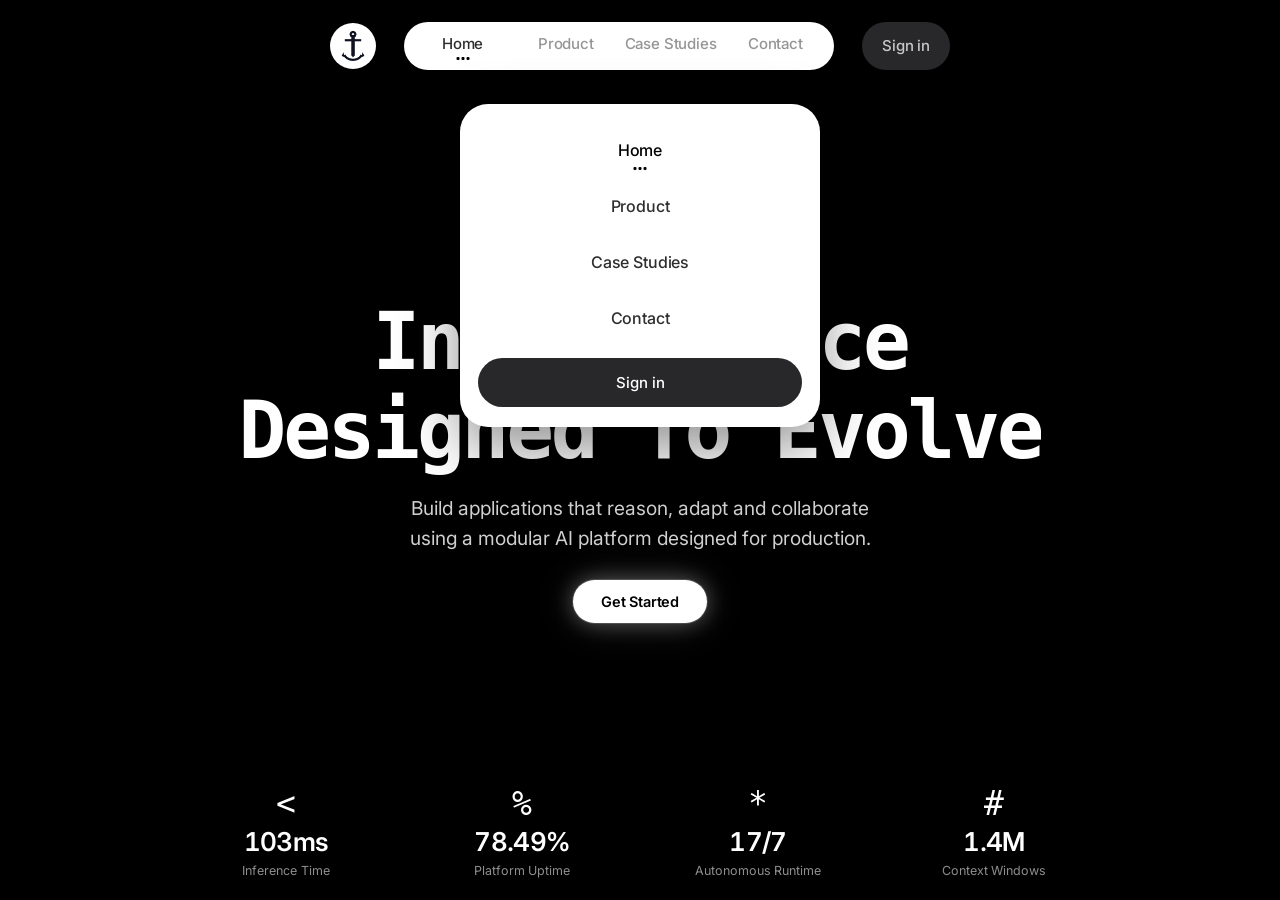
==== commit 3ff4259f: "Rebuild landing page as single-viewport video-background site Full ground-up rebuild to spec: static" ====
--- a/anchor-website/index.html
+++ b/anchor-website/index.html
@@ -2,400 +2,112 @@
 <html lang="en">
 <head>
 <meta charset="utf-8">
-<meta name="viewport" content="width=device-width,initial-scale=1">
-<meta name="description" content="Built by Anchor — an applied AI studio building agents, copilots, and automation that ship, scale, and hold up in production.">
-<title>Built by Anchor — Applied AI Studio</title>
+<meta name="viewport" content="width=device-width, initial-scale=1">
+<title>Intelligence Designed To Evolve</title>
+
 <link rel="preconnect" href="https://fonts.googleapis.com">
 <link rel="preconnect" href="https://fonts.gstatic.com" crossorigin>
-<link rel="stylesheet" href="https://fonts.googleapis.com/css2?family=Bricolage+Grotesque:opsz,wght@12..96,400;12..96,500;12..96,600;12..96,700&family=Hanken+Grotesk:wght@300;400;500;600&family=IBM+Plex+Mono:wght@400;500&display=swap">
+<link href="https://fonts.googleapis.com/css2?family=Inter:wght@400;500;600&display=swap" rel="stylesheet">
+<link href="https://db.onlinewebfonts.com/c/8cb707a9b8a73f8a7403336b861c3074?family=BubbledotICG-FinePos" rel="stylesheet">
+<link rel="stylesheet"
+  href="https://cdnjs.cloudflare.com/ajax/libs/font-awesome/6.5.2/css/all.min.css"
+  integrity="sha512-SnH5WK+bZxgPHs44uWIX+LLJAJ9/2PkPKZ5QiAj6Ta86w+fsb2TkcmfRyVX3pBnMFcV7oQPJkl9QevSCWr3W6A=="
+  crossorigin="anonymous" referrerpolicy="no-referrer">
 
-<style>
-  :root{
-    --ground:#0A1220;
-    --ground-2:#0C1626;
-    --surface:#111C30;
-    --line:#22304a;
-    --line-soft:#1a2740;
-    --text:#E4E9F0;
-    --muted:#8b98ac;
-    --muted-dim:#5f6e86;
-    --steel-lo:#7E8A9B;
-    --steel-mid:#C7CFDA;
-    --steel-hi:#EDEFF3;
-
-    --maxw:1200px;
-    --gutter:clamp(20px,5vw,72px);
-
-    --f-display:"Bricolage Grotesque",-apple-system,BlinkMacSystemFont,"Segoe UI",sans-serif;
-    --f-body:"Hanken Grotesk",-apple-system,BlinkMacSystemFont,"Segoe UI",sans-serif;
-    --f-mono:"IBM Plex Mono",ui-monospace,"SF Mono",Menlo,monospace;
-
-    --step--1:clamp(.76rem,.73rem + .16vw,.84rem);
-    --step-0:clamp(1rem,.97rem + .16vw,1.075rem);
-    --step-1:clamp(1.15rem,1.05rem + .45vw,1.35rem);
-    --step-2:clamp(1.5rem,1.25rem + 1.1vw,2rem);
-    --step-3:clamp(2rem,1.6rem + 2vw,3rem);
-    --step-4:clamp(2.7rem,1.9rem + 3.8vw,4.9rem);
-  }
-
-  *{box-sizing:border-box}
-  html{-webkit-text-size-adjust:100%;scroll-behavior:smooth}
-  body{
-    margin:0;background:var(--ground);color:var(--text);
-    font-family:var(--f-body);font-weight:300;font-size:var(--step-0);
-    line-height:1.62;letter-spacing:.004em;-webkit-font-smoothing:antialiased;overflow-x:hidden;
-  }
-  ::selection{background:rgba(199,207,218,.22);color:#fff}
-  a{color:inherit;text-decoration:none}
-  img{max-width:100%;display:block}
-  .wrap{max-width:var(--maxw);margin-inline:auto;padding-inline:var(--gutter)}
-
-  .mono{font-family:var(--f-mono);font-weight:400;font-size:var(--step--1);letter-spacing:.2em;text-transform:uppercase;color:var(--muted)}
-  .display{font-family:var(--f-display);font-weight:600;line-height:1.05;letter-spacing:-.018em;text-wrap:balance}
-
-  /* ---------- ambient ---------- */
-  .sea{position:fixed;inset:0;z-index:-2;overflow:hidden;
-    background:radial-gradient(125% 95% at 68% -12%, #13223c 0%, #0b1526 46%, var(--ground) 80%)}
-  .moon{position:absolute;top:-20vmax;right:-6vmax;width:58vmax;height:58vmax;border-radius:50%;
-    background:radial-gradient(circle at 50% 45%,rgba(133,152,182,.15),rgba(133,152,182,.045) 44%,transparent 64%);filter:blur(2px)}
-  .grain{position:fixed;inset:0;z-index:-1;pointer-events:none;opacity:.045;mix-blend-mode:overlay;
-    background-image:url("data:image/svg+xml;utf8,<svg xmlns='http://www.w3.org/2000/svg' width='140' height='140'><filter id='n'><feTurbulence type='fractalNoise' baseFrequency='0.9' numOctaves='2'/></filter><rect width='100%25' height='100%25' filter='url(%23n)'/></svg>")}
-
-  /* ---------- nav ---------- */
-  header.nav{position:sticky;top:0;z-index:50;backdrop-filter:blur(10px);
-    background:linear-gradient(180deg,rgba(10,18,32,.8),rgba(10,18,32,.28));
-    border-bottom:1px solid transparent;transition:border-color .3s,background .3s}
-  header.nav.scrolled{border-bottom-color:var(--line-soft);background:rgba(10,18,32,.9)}
-  .nav-in{display:flex;align-items:center;justify-content:space-between;height:76px}
-  .brand{display:flex;align-items:center;gap:12px}
-  .brand svg{width:23px;height:30px;flex:none}
-  .wordmark{display:flex;flex-direction:column;line-height:1}
-  .wordmark small{font-family:var(--f-mono);font-size:.56rem;letter-spacing:.34em;color:var(--muted-dim);margin-bottom:3px}
-  .wordmark b{font-family:var(--f-display);font-weight:600;font-size:1.2rem;letter-spacing:.01em}
-  .nav-links{display:flex;align-items:center;gap:34px}
-  .nav-links a{font-size:.83rem;letter-spacing:.03em;color:var(--muted);transition:color .2s}
-  .nav-links a:hover{color:var(--text)}
-  .nav-links .cta-link{color:var(--text)}
-  @media(max-width:760px){.nav-links a:not(.cta-link){display:none}}
-
-  .btn{display:inline-flex;align-items:center;gap:.6em;font-family:var(--f-mono);font-size:.73rem;
-    letter-spacing:.14em;text-transform:uppercase;padding:.85em 1.4em;border-radius:2px;
-    border:1px solid var(--line);color:var(--text);background:rgba(255,255,255,.015);
-    transition:border-color .25s,background .25s,transform .25s;cursor:pointer}
-  .btn:hover{border-color:#3c506f;background:rgba(255,255,255,.05);transform:translateY(-1px)}
-  .btn .arw{transition:transform .25s}
-  .btn:hover .arw{transform:translateX(3px)}
-  .btn-steel{border:none;color:#0b1526;font-weight:500;
-    background:linear-gradient(180deg,var(--steel-hi),var(--steel-mid) 58%,var(--steel-lo));
-    box-shadow:0 1px 0 rgba(255,255,255,.5) inset,0 8px 20px -12px rgba(150,170,200,.45)}
-  .btn-steel:hover{background:linear-gradient(180deg,#fff,var(--steel-mid) 58%,var(--steel-lo))}
-
-  /* ---------- hero (single column, editorial) ---------- */
-  .hero{position:relative;min-height:calc(92svh - 76px);display:grid;align-items:center;
-    padding:60px 0 80px}
-  @media(max-width:900px){.hero{padding-top:24px}}
-  .hero-copy{display:grid;gap:24px;max-width:30ch;justify-items:start}
-  @media(max-width:900px){.hero-copy{max-width:none}}
-  .hero-eyebrow{display:flex;align-items:center;gap:12px}
-  .hero-eyebrow::before{content:"";width:26px;height:1px;background:var(--steel-lo)}
-  .hero h1{font-size:var(--step-4);margin:0;max-width:16ch}
-  .hero h1 em{font-style:normal;font-weight:600;color:#fff}
-  .hero .lede{max-width:46ch;color:var(--muted);font-size:var(--step-1);font-weight:300;line-height:1.55;margin:0}
-  .hero .lede b{color:var(--text);font-weight:500}
-  .hero-cta{display:flex;gap:14px;flex-wrap:wrap;margin-top:6px}
-
-  /* ---------- sections ---------- */
-  section{position:relative;z-index:2}
-  .pad{padding-block:clamp(78px,10vw,140px)}
-  .rule{border:none;border-top:1px solid var(--line-soft);margin:0}
-
-  .sec-head{display:grid;gap:16px;max-width:56ch;margin-bottom:52px}
-  .sec-head .kick{display:flex;align-items:center;gap:12px}
-  .sec-head .kick::before{content:"";width:26px;height:1px;background:var(--steel-lo)}
-  .sec-head h2{font-size:var(--step-3);margin:0}
-  .sec-head p{color:var(--muted);margin:0;font-size:var(--step-1);font-weight:300}
-
-  /* principles strip (honest, not fake metrics) */
-  .principles{display:grid;grid-template-columns:repeat(3,1fr);gap:1px;background:var(--line-soft);
-    border-block:1px solid var(--line-soft)}
-  .principles div{background:var(--ground);padding:26px var(--gutter);display:grid;gap:8px}
-  .principles .p-k{font-family:var(--f-mono);font-size:.66rem;letter-spacing:.16em;text-transform:uppercase;color:var(--muted-dim)}
-  .principles .p-v{font-family:var(--f-display);font-size:clamp(1.15rem,.9rem+.9vw,1.5rem);font-weight:500;color:var(--text)}
-  @media(max-width:760px){.principles{grid-template-columns:1fr}}
-
-  /* what we do */
-  .svc{display:grid;grid-template-columns:repeat(2,1fr);gap:1px;background:var(--line-soft);
-    border:1px solid var(--line-soft);border-radius:3px;overflow:hidden}
-  @media(max-width:760px){.svc{grid-template-columns:1fr}}
-  .svc article{background:var(--ground-2);padding:clamp(28px,3.2vw,46px);display:grid;gap:14px;position:relative;transition:background .3s}
-  .svc article:hover{background:var(--surface)}
-  .svc .cat{font-family:var(--f-mono);font-size:.66rem;letter-spacing:.14em;text-transform:uppercase;color:var(--steel-mid)}
-  .svc h3{font-family:var(--f-display);font-weight:500;font-size:var(--step-2);margin:0}
-  .svc p{color:var(--muted);margin:0;max-width:46ch}
-  .svc ul{list-style:none;margin:4px 0 0;padding:0;display:flex;flex-wrap:wrap;gap:8px}
-  .svc li{font-family:var(--f-mono);font-size:.67rem;letter-spacing:.05em;color:var(--muted);border:1px solid var(--line);border-radius:2px;padding:.34em .7em}
-
-  /* how it goes */
-  .proc{display:grid;gap:1px;background:var(--line-soft);border-block:1px solid var(--line-soft)}
-  .step{background:var(--ground);display:grid;grid-template-columns:64px 200px 1fr;gap:clamp(16px,3vw,44px);
-    align-items:baseline;padding:clamp(24px,3vw,38px) 0;transition:background .3s}
-  .step:hover{background:var(--ground-2)}
-  .step .num{font-family:var(--f-mono);font-size:.78rem;color:var(--steel-mid);letter-spacing:.08em}
-  .step h4{font-family:var(--f-display);font-weight:500;font-size:var(--step-2);margin:0}
-  .step p{color:var(--muted);margin:0;max-width:52ch}
-  @media(max-width:760px){.step{grid-template-columns:44px 1fr;row-gap:12px}.step p{grid-column:1/-1}}
-
-  /* recent work */
-  .work{display:grid;grid-template-columns:repeat(3,1fr);gap:20px}
-  @media(max-width:900px){.work{grid-template-columns:1fr}}
-  .card{background:var(--surface);border:1px solid var(--line-soft);border-radius:3px;padding:28px;
-    display:grid;gap:14px;transition:transform .3s,border-color .3s;align-content:start}
-  .card:hover{transform:translateY(-4px);border-color:var(--line)}
-  .card .sector{font-family:var(--f-mono);font-size:.66rem;letter-spacing:.14em;text-transform:uppercase;color:var(--muted-dim)}
-  .card h3{font-family:var(--f-display);font-weight:500;font-size:var(--step-1);margin:0}
-  .card p{color:var(--muted);margin:0;font-size:.95rem}
-  .card .metric{margin-top:6px;padding-top:16px;border-top:1px solid var(--line-soft);
-    font-family:var(--f-mono);font-size:.72rem;letter-spacing:.04em;color:var(--steel-mid)}
-
-  /* contact */
-  .contact{display:grid;grid-template-columns:1fr auto;gap:40px;align-items:center;
-    border:1px solid var(--line-soft);border-radius:4px;
-    background:radial-gradient(130% 150% at 12% 0%,#132340,#0b1526 62%);padding:clamp(38px,5vw,68px) clamp(28px,4vw,60px)}
-  @media(max-width:760px){.contact{grid-template-columns:1fr;text-align:left}}
-  .contact h2{font-size:var(--step-3);margin:0 0 12px;max-width:18ch}
-  .contact p{color:var(--muted);margin:0;max-width:44ch}
-
-  /* footer */
-  footer{border-top:1px solid var(--line-soft);padding-block:52px 38px;color:var(--muted)}
-  .foot-grid{display:flex;flex-wrap:wrap;gap:34px;justify-content:space-between;align-items:flex-start}
-  .foot-brand{display:grid;gap:14px;max-width:34ch}
-  .foot-brand p{margin:0;font-size:.92rem;color:var(--muted)}
-  .foot-cols{display:flex;gap:60px;flex-wrap:wrap}
-  .foot-cols h5{font-family:var(--f-mono);font-size:.66rem;letter-spacing:.16em;text-transform:uppercase;color:var(--muted-dim);margin:0 0 14px}
-  .foot-cols ul{list-style:none;margin:0;padding:0;display:grid;gap:10px}
-  .foot-cols a{font-size:.9rem;color:var(--muted);transition:color .2s}
-  .foot-cols a:hover{color:var(--text)}
-  .foot-base{display:flex;flex-wrap:wrap;gap:14px;justify-content:space-between;align-items:center;
-    margin-top:46px;padding-top:22px;border-top:1px solid var(--line-soft);
-    font-family:var(--f-mono);font-size:.7rem;letter-spacing:.06em;color:var(--muted-dim)}
-
-  :focus-visible{outline:2px solid var(--steel-mid);outline-offset:3px;border-radius:2px}
-</style>
+<link rel="stylesheet" href="styles.css">
 </head>
 <body>
 
-<div class="sea"><div class="moon"></div></div>
-<div class="grain"></div>
+  <!-- Background video -->
+  <div class="bg">
+    <video class="bg-video" autoplay muted loop playsinline>
+      <source
+        src="https://d8j0ntlcm91z4.cloudfront.net/user_38xzZboKViGWJOttwIXH07lWA1P/hf_20260809_012548_ef22562c-c0ae-4816-ad9d-f8922af4e6a7.mp4"
+        type="video/mp4"
+      />
+    </video>
+  </div>
 
-<!-- anchor glyph (folded-steel vector — swap for real logo once provided) -->
-<svg width="0" height="0" style="position:absolute" aria-hidden="true">
-  <defs>
-    <linearGradient id="steel" x1="0" y1="0" x2="1" y2="0">
-      <stop offset="0%" stop-color="#EDEFF3"/><stop offset="34%" stop-color="#C7CFDA"/>
-      <stop offset="49%" stop-color="#9AA6B6"/><stop offset="51%" stop-color="#7E8A9B"/>
-      <stop offset="66%" stop-color="#A6B0BF"/><stop offset="100%" stop-color="#D3DAE3"/>
-    </linearGradient>
-    <linearGradient id="steelV" x1="0" y1="0" x2="0" y2="1">
-      <stop offset="0%" stop-color="#F2F4F7"/><stop offset="100%" stop-color="#8894A5"/>
-    </linearGradient>
-    <g id="anchorPaths">
-      <circle cx="100" cy="46" r="24" fill="none" stroke="url(#steel)" stroke-width="15"/>
-      <path d="M92 74 h16 l-3 150 h-10 z" fill="url(#steel)"/>
-      <path d="M44 104 C70 96 130 96 156 104 C130 112 70 112 44 104 Z" fill="url(#steel)"/>
-      <path d="M100 150 C100 150 96 214 40 224 C56 232 78 232 92 220 L100 232 L108 220
-               C122 232 144 232 160 224 C104 214 100 150 100 150 Z
-               M40 224 L30 196 L58 208 Z M160 224 L170 196 L142 208 Z" fill="url(#steel)"/>
-    </g>
-    <g id="anchorGlyph"><use href="#anchorPaths"/></g>
-  </defs>
-</svg>
+  <div class="page">
 
-<!-- ================= NAV ================= -->
-<header class="nav" id="nav">
-  <div class="wrap nav-in">
-    <a class="brand" href="#top" aria-label="Built by Anchor — home">
-      <svg viewBox="0 0 200 300" aria-hidden="true"><use href="#anchorGlyph"/></svg>
-      <span class="wordmark"><small>BUILT BY</small><b>Anchor</b></span>
-    </a>
-    <nav class="nav-links">
-      <a href="#work">Work</a>
-      <a href="#services">What we do</a>
-      <a href="#process">How it goes</a>
-      <a class="cta-link" href="#contact">Start a project →</a>
-    </nav>
+    <!-- 1) Header -->
+    <header class="header">
+      <a class="logo" href="#" aria-label="Home">
+        <img src="assets/logo.webp" alt="" width="52" height="52">
+      </a>
+
+      <nav class="nav-pill" aria-label="Primary">
+        <a class="nav-link active" href="#">Home</a>
+        <a class="nav-link" href="#">Product</a>
+        <a class="nav-link" href="#">Case Studies</a>
+        <a class="nav-link" href="#">Contact</a>
+      </nav>
+
+      <a class="signin" href="#">Sign in</a>
+
+      <button class="burger" type="button" aria-label="Open menu"
+        aria-expanded="false" aria-controls="mobile-menu">
+        <span></span><span></span><span></span>
+      </button>
+    </header>
+
+    <!-- 2) Hero -->
+    <main class="hero">
+      <div class="trust anim" style="--d:0.05s">
+        <div class="avatars">
+          <span class="avatar a1"><i class="fa-brands fa-microsoft" aria-hidden="true"></i></span>
+          <span class="avatar a2"><i class="fa-brands fa-amazon" aria-hidden="true"></i></span>
+          <span class="avatar a3"><i class="fa-brands fa-google" aria-hidden="true"></i></span>
+        </div>
+        <div class="trust-pill">Trusted by 2000+ Enterprises</div>
+      </div>
+
+      <h1 class="headline anim">
+        <span class="line line1">Intelligence</span>
+        <span class="line line2">Designed To Evolve</span>
+      </h1>
+
+      <p class="subhead anim" style="--d:0.28s">Build applications that reason, adapt and collaborate using a modular AI platform designed for production.</p>
+
+      <a class="cta" style="--d:0.4s" href="#">Get Started</a>
+    </main>
+
+    <!-- 3) Stats footer -->
+    <footer class="stats">
+      <div class="stat anim" style="--d:0.5s">
+        <div class="stat-icon">&lt;</div>
+        <div class="stat-value" data-target="120" data-decimals="0" data-suffix="ms">0</div>
+        <div class="stat-label">Inference Time</div>
+      </div>
+      <div class="stat anim" style="--d:0.58s">
+        <div class="stat-icon">%</div>
+        <div class="stat-value" data-target="99.99" data-decimals="2" data-suffix="%">0</div>
+        <div class="stat-label">Platform Uptime</div>
+      </div>
+      <div class="stat anim" style="--d:0.66s">
+        <div class="stat-icon">*</div>
+        <div class="stat-value" data-target="24" data-decimals="0" data-suffix="/7">0</div>
+        <div class="stat-label">Autonomous Runtime</div>
+      </div>
+      <div class="stat anim" style="--d:0.74s">
+        <div class="stat-icon">#</div>
+        <div class="stat-value" data-target="2.4" data-decimals="1" data-suffix="M">0</div>
+        <div class="stat-label">Context Windows</div>
+      </div>
+    </footer>
+
   </div>
-</header>
 
-<a id="top"></a>
-<!-- ================= HERO ================= -->
-<section class="hero wrap">
-  <div class="hero-copy">
-    <p class="mono hero-eyebrow">Applied AI Studio</p>
-    <h1 class="display">Most AI never leaves the <em>demo.</em></h1>
-    <p class="lede">We build the kind that does.</p>
-    <div class="hero-cta">
-      <a class="btn btn-steel" href="#contact">Start a project <span class="arw">→</span></a>
-      <a class="btn" href="#work">See our work</a>
-    </div>
+  <!-- Mobile menu -->
+  <div class="overlay" hidden></div>
+  <div class="mobile-menu" id="mobile-menu" hidden>
+    <a class="m-link active" href="#">Home</a>
+    <a class="m-link" href="#">Product</a>
+    <a class="m-link" href="#">Case Studies</a>
+    <a class="m-link" href="#">Contact</a>
+    <a class="m-signin" href="#">Sign in</a>
   </div>
-</section>
 
-<!-- ================= PRINCIPLES ================= -->
-<section class="principles">
-  <div class="reveal"><span class="p-k">Who builds it</span><span class="p-v">Senior engineers only</span></div>
-  <div class="reveal"><span class="p-k">How fast</span><span class="p-v">Shipped in weeks</span></div>
-  <div class="reveal"><span class="p-k">After launch</span><span class="p-v">We stay</span></div>
-</section>
-
-<!-- ================= WHAT WE DO ================= -->
-<section class="pad" id="services">
-  <div class="wrap">
-    <div class="sec-head reveal">
-      <p class="mono kick">What we do</p>
-      <h2 class="display">The whole thing.</h2>
-    </div>
-    <div class="svc">
-      <article class="reveal">
-        <span class="cat">Engineering</span>
-        <h3 class="display">Intelligence that ships</h3>
-        <p>Agents, copilots, and retrieval built for real users.</p>
-        <ul><li>Agents</li><li>RAG</li><li>Evals</li></ul>
-      </article>
-      <article class="reveal">
-        <span class="cat">Automation</span>
-        <h3 class="display">The busywork, gone</h3>
-        <p>The manual work your team shouldn't be doing.</p>
-        <ul><li>Workflows</li><li>Integrations</li></ul>
-      </article>
-      <article class="reveal">
-        <span class="cat">Product</span>
-        <h3 class="display">Reach-for-it design</h3>
-        <p>Interfaces that make the AI feel obvious.</p>
-        <ul><li>Copilots</li><li>Web apps</li></ul>
-      </article>
-      <article class="reveal">
-        <span class="cat">Infrastructure</span>
-        <h3 class="display">The part that holds</h3>
-        <p>Pipelines and infra built to scale quietly.</p>
-        <ul><li>Pipelines</li><li>Cloud</li></ul>
-      </article>
-    </div>
-  </div>
-</section>
-
-<hr class="rule">
-
-<!-- ================= HOW IT GOES ================= -->
-<section class="pad" id="process">
-  <div class="wrap">
-    <div class="sec-head reveal">
-      <p class="mono kick">How it goes</p>
-      <h2 class="display">Four steps.</h2>
-    </div>
-    <div class="proc">
-      <div class="step reveal">
-        <span class="num">01</span>
-        <h4 class="display">Scope</h4>
-        <p>We find the real problem worth solving.</p>
-      </div>
-      <div class="step reveal">
-        <span class="num">02</span>
-        <h4 class="display">Prototype</h4>
-        <p>Something working in your hands in weeks.</p>
-      </div>
-      <div class="step reveal">
-        <span class="num">03</span>
-        <h4 class="display">Build</h4>
-        <p>Hardened into production — tested and monitored.</p>
-      </div>
-      <div class="step reveal">
-        <span class="num">04</span>
-        <h4 class="display">Stay</h4>
-        <p>We keep it running long after launch.</p>
-      </div>
-    </div>
-  </div>
-</section>
-
-<hr class="rule">
-
-<!-- ================= RECENT WORK ================= -->
-<section class="pad" id="work">
-  <div class="wrap">
-    <div class="sec-head reveal">
-      <p class="mono kick">Recent work</p>
-      <h2 class="display">Built, shipped, still running.</h2>
-    </div>
-    <div class="work">
-      <article class="card reveal">
-        <span class="sector">Fintech · Support</span>
-        <h3 class="display">A support agent people don't fight</h3>
-        <p>Front-line support, a human always one tap away.</p>
-        <div class="metric">40k conversations / month</div>
-      </article>
-      <article class="card reveal">
-        <span class="sector">Logistics · Operations</span>
-        <h3 class="display">A back office that runs itself</h3>
-        <p>Intake, matching, and invoicing — automated.</p>
-        <div class="metric">~30 hrs / week returned</div>
-      </article>
-      <article class="card reveal">
-        <span class="sector">Healthtech · Data</span>
-        <h3 class="display">One source of truth</h3>
-        <p>Spreadsheets replaced with dashboards a board trusts.</p>
-        <div class="metric">6 systems → 1</div>
-      </article>
-    </div>
-  </div>
-</section>
-
-<!-- ================= CONTACT ================= -->
-<section class="pad" id="contact" style="padding-top:0">
-  <div class="wrap">
-    <div class="contact reveal">
-      <div>
-        <p class="mono" style="margin:0 0 16px">Let's talk</p>
-        <h2 class="display">Have something worth building?</h2>
-        <p>Tell us where you're headed.</p>
-      </div>
-      <a class="btn btn-steel" href="mailto:hello@builtbyanchor.com">hello@builtbyanchor.com <span class="arw">→</span></a>
-    </div>
-  </div>
-</section>
-
-<!-- ================= FOOTER ================= -->
-<footer>
-  <div class="wrap">
-    <div class="foot-grid">
-      <div class="foot-brand">
-        <a class="brand" href="#top">
-          <svg viewBox="0 0 200 300" aria-hidden="true" style="width:20px;height:26px"><use href="#anchorGlyph"/></svg>
-          <span class="wordmark"><small>BUILT BY</small><b>Anchor</b></span>
-        </a>
-        <p>An applied AI studio. Remote, senior, allergic to templates.</p>
-      </div>
-      <div class="foot-cols">
-        <div>
-          <h5>Studio</h5>
-          <ul><li><a href="#work">Work</a></li><li><a href="#services">What we do</a></li><li><a href="#process">How it goes</a></li></ul>
-        </div>
-        <div>
-          <h5>Contact</h5>
-          <ul><li><a href="mailto:hello@builtbyanchor.com">hello@builtbyanchor.com</a></li><li><a href="#contact">Start a project</a></li></ul>
-        </div>
-      </div>
-    </div>
-    <div class="foot-base">
-      <span>© 2026 Built by Anchor</span>
-      <span>Steady as she goes</span>
-    </div>
-  </div>
-</footer>
-
-<script>
-  const nav=document.getElementById('nav');
-  const onScroll=()=>nav.classList.toggle('scrolled',window.scrollY>12);
-  onScroll();addEventListener('scroll',onScroll,{passive:true});
-</script>
+  <script src="main.js"></script>
 </body>
 </html>
--- a/anchor-website/styles.css
+++ b/anchor-website/styles.css
@@ -0,0 +1,506 @@
+/* ============ Fonts ============ */
+@font-face{
+  font-family:"Geist Pixel Circle";
+  src:url("fonts/GeistPixel-Circle.woff2") format("woff2");
+  font-weight:400;
+  font-display:swap;
+}
+
+/* ============ Tokens ============ */
+:root{
+  --bg:#000000;
+  --text:#ffffff;
+  --muted:#8e8e8e;
+  --nav-text:#2e2e2e;
+  --pill-dark:#28282a;
+  --sign-in-text:#c8c8c8;
+  --nav-shadow:0 4px 14px rgba(0,0,0,0.16);
+  --trust-bg:#28282a;
+  --trust-border:rgba(255,255,255,0.4);
+  --trust-text:#c4c2c3;
+  --font-sans:"Inter","Segoe UI",system-ui,sans-serif;
+  --font-display:"BubbledotICG-FinePos","Geist Pixel Circle",monospace;
+}
+
+/* ============ Reset ============ */
+*{box-sizing:border-box;margin:0;padding:0}
+html,body{height:100%}
+body{
+  background:var(--bg);
+  color:var(--text);
+  font-family:var(--font-sans);
+  overflow:hidden;
+  height:100vh;
+  height:100dvh;
+  -webkit-font-smoothing:antialiased;
+  -moz-osx-font-smoothing:grayscale;
+  text-rendering:optimizeLegibility;
+}
+a{color:inherit;text-decoration:none}
+img{display:block;max-width:100%}
+button{font-family:inherit;border:none;background:none;cursor:pointer;color:inherit}
+
+/* ============ Background video ============ */
+.bg{
+  position:absolute;
+  inset:0;
+  background:var(--bg);
+  overflow:hidden;
+  z-index:0;
+}
+.bg-video{
+  position:absolute;
+  inset:0;
+  width:100%;
+  height:100%;
+  object-fit:cover;
+  pointer-events:none;
+  z-index:0;
+}
+
+/* ============ Page shell ============ */
+.page{
+  position:relative;
+  z-index:1;
+  display:flex;
+  flex-direction:column;
+  align-items:center;
+  height:100vh;
+  height:100dvh;
+  overflow:hidden;
+  padding:clamp(16px,2.4vh,28px) clamp(14px,3vw,32px);
+}
+.header,.hero,.stats,.mobile-menu{z-index:1}
+
+/* ============ 1) Header ============ */
+.header{
+  flex-shrink:0;
+  width:100%;
+  max-width:720px;
+  display:flex;
+  align-items:center;
+  justify-content:center;
+  gap:clamp(18px,2.8vw,28px);
+  animation:slideDown 0.7s cubic-bezier(0.22,1,0.36,1) both;
+}
+
+/* Logo */
+.logo{
+  flex-shrink:0;
+  width:clamp(40px,4.4vw,46px);
+  height:clamp(40px,4.4vw,46px);
+  border-radius:50%;
+  background:#fff;
+  box-shadow:var(--nav-shadow);
+  display:grid;
+  place-items:center;
+  overflow:hidden;
+  transition:transform 0.25s ease;
+}
+.logo:hover{transform:scale(1.04)}
+.logo img{
+  width:72%;
+  height:72%;
+  object-fit:contain;
+}
+
+/* Nav pill */
+.nav-pill{
+  flex:1;
+  max-width:430px;
+  height:clamp(44px,5.2vw,48px);
+  display:flex;
+  align-items:center;
+  justify-content:space-between;
+  gap:2px;
+  padding:4px 8px;
+  background:#fff;
+  border-radius:999px;
+  box-shadow:var(--nav-shadow);
+}
+.nav-link{
+  position:relative;
+  flex:1;
+  text-align:center;
+  padding:8px 6px 12px;
+  color:var(--nav-text);
+  font-family:var(--font-sans);
+  font-weight:500;
+  font-size:clamp(13px,1.4vw,15px);
+  letter-spacing:-0.01em;
+  opacity:0.5;
+  transition:opacity 0.2s ease;
+  white-space:nowrap;
+}
+.nav-link:hover{opacity:0.75}
+.nav-link.active{opacity:1}
+.nav-link.active::after{
+  content:"";
+  position:absolute;
+  left:50%;
+  bottom:5px;
+  width:3px;
+  height:3px;
+  background:#000;
+  border-radius:1px;
+  transform:translateX(-50%);
+  box-shadow:-5px 0 0 #000, 5px 0 0 #000;
+}
+
+/* Sign in */
+.signin{
+  flex-shrink:0;
+  height:clamp(44px,5.2vw,48px);
+  display:inline-flex;
+  align-items:center;
+  padding:0 clamp(16px,1.8vw,20px);
+  background:var(--pill-dark);
+  color:var(--sign-in-text);
+  border-radius:999px;
+  box-shadow:var(--nav-shadow);
+  font-weight:500;
+  font-size:clamp(13px,1.4vw,15px);
+  letter-spacing:-0.01em;
+  white-space:nowrap;
+  transition:background 0.2s ease,color 0.2s ease,transform 0.2s ease;
+}
+.signin:hover{background:#323234;color:#fff;transform:translateY(-1px)}
+
+/* Burger (mobile only) */
+.burger{
+  display:none;
+  flex-shrink:0;
+  width:48px;
+  height:48px;
+  border-radius:50%;
+  background:var(--pill-dark);
+  box-shadow:var(--nav-shadow);
+  position:relative;
+  transition:background 0.28s ease;
+}
+.burger span{
+  position:absolute;
+  left:50%;
+  top:50%;
+  width:18px;
+  height:1.5px;
+  background:#fff;
+  border-radius:2px;
+  transform:translate(-50%,-50%);
+  transition:transform 0.32s cubic-bezier(0.22,1,0.36,1),background 0.28s ease,opacity 0.2s ease;
+}
+.burger span:nth-child(1){transform:translate(-50%,calc(-50% - 6.5px))}
+.burger span:nth-child(3){transform:translate(-50%,calc(-50% + 6.5px))}
+.burger.open{background:#fff}
+.burger.open span{background:#111}
+.burger.open span:nth-child(1){transform:translate(-50%,-50%) rotate(45deg)}
+.burger.open span:nth-child(2){opacity:0}
+.burger.open span:nth-child(3){transform:translate(-50%,-50%) rotate(-45deg)}
+
+/* ============ 2) Hero ============ */
+.hero{
+  flex:1;
+  width:100%;
+  max-width:900px;
+  display:flex;
+  flex-direction:column;
+  align-items:center;
+  justify-content:center;
+  text-align:center;
+}
+
+/* Trust row */
+.trust{
+  --trust-size:clamp(36px,4.5vw,42px);
+  display:inline-flex;
+  align-items:center;
+  margin-bottom:clamp(16px,2.5vh,26px);
+}
+.avatars{display:inline-flex;align-items:center}
+.avatar{
+  position:relative;
+  width:var(--trust-size);
+  height:var(--trust-size);
+  border-radius:50%;
+  background:var(--trust-bg);
+  border:1px solid var(--trust-border);
+  padding:5px;
+  display:grid;
+  place-items:center;
+  transition:transform 0.35s cubic-bezier(0.22,1,0.36,1);
+}
+.avatar::before{
+  content:"";
+  position:absolute;
+  inset:5px;
+  background:#fff;
+  border-radius:50%;
+  z-index:0;
+}
+.avatar i{
+  position:relative;
+  z-index:1;
+  color:#111;
+  font-size:calc(var(--trust-size) * 0.34);
+  line-height:1;
+}
+.avatar.a1{z-index:1}
+.avatar.a2{z-index:2;margin-left:calc(var(--trust-size) * -0.42)}
+.avatar.a3{z-index:4;margin-left:calc(var(--trust-size) * -0.42)}
+.trust:hover .a1{transform:translateY(-2px)}
+.trust:hover .a2{transform:translateY(-4px)}
+.trust:hover .a3{transform:translateY(-2px)}
+
+.trust-pill{
+  position:relative;
+  z-index:3;
+  height:var(--trust-size);
+  display:inline-flex;
+  align-items:center;
+  margin-left:calc(var(--trust-size) * -0.42);
+  padding-left:calc(var(--trust-size) * 0.58);
+  padding-right:clamp(14px,1.6vw,18px);
+  background:var(--trust-bg);
+  border:1px solid var(--trust-border);
+  border-radius:999px;
+  color:var(--trust-text);
+  font-family:var(--font-sans);
+  font-weight:500;
+  font-size:clamp(12px,1.4vw,13.5px);
+  letter-spacing:-0.01em;
+  white-space:nowrap;
+}
+
+/* Headline */
+.headline{
+  font-family:var(--font-display);
+  color:#fff;
+  font-size:clamp(28px,6.2vw,80px);
+  letter-spacing:-0.04em;
+  line-height:1.12;
+  overflow:hidden;
+}
+.headline.anim{animation:none;opacity:1;transform:none;filter:none}
+.headline .line{
+  display:block;
+  white-space:nowrap;
+  overflow:hidden;
+  opacity:0;
+  transform:translateY(14px);
+  animation:headlineFade 0.85s cubic-bezier(0.22,1,0.36,1) forwards;
+}
+.headline .line1{animation-delay:0.12s}
+.headline .line2{animation-delay:0.3s}
+
+/* Subhead */
+.subhead{
+  max-width:min(500px,92%);
+  margin-top:clamp(14px,2vh,20px);
+  color:#d0d0d0;
+  opacity:0.8;
+  font-size:clamp(calc(13.5px + 2pt),calc(1.55vw + 2pt),calc(16.5px + 2pt));
+  font-weight:400;
+  line-height:1.55;
+}
+
+/* CTA */
+.cta{
+  margin-top:clamp(20px,3vh,30px);
+  display:inline-flex;
+  align-items:center;
+  justify-content:center;
+  padding:clamp(11px,1.6vh,13px) clamp(22px,3vw,28px);
+  background:#fff;
+  color:#000;
+  border-radius:999px;
+  font-family:var(--font-sans);
+  font-weight:600;
+  font-size:clamp(13.5px,1.5vw,14.5px);
+  letter-spacing:-0.01em;
+  box-shadow:0 0 0 1px rgba(255,255,255,0.15),0 0 22px rgba(255,255,255,0.32),0 0 44px rgba(255,255,255,0.12);
+  opacity:0;
+  transform:translateY(22px) scale(0.98);
+  filter:blur(6px);
+  animation:revealPulse 0.85s cubic-bezier(0.22,1,0.36,1) forwards;
+  animation-delay:var(--d,0s);
+  transition:transform 0.25s ease,box-shadow 0.25s ease;
+}
+.cta:hover{
+  transform:translateY(-2px) scale(1.02);
+  box-shadow:0 0 0 1px rgba(255,255,255,0.25),0 0 30px rgba(255,255,255,0.45),0 0 60px rgba(255,255,255,0.2);
+}
+
+/* ============ 3) Stats footer ============ */
+.stats{
+  flex-shrink:0;
+  width:100%;
+  max-width:920px;
+  display:grid;
+  grid-template-columns:repeat(4,1fr);
+  gap:clamp(12px,2vw,24px);
+}
+.stat{
+  display:flex;
+  flex-direction:column;
+  align-items:center;
+  text-align:center;
+  gap:6px;
+}
+.stat-icon{
+  font-family:var(--font-display);
+  color:#fff;
+  font-size:clamp(22px,3vw,33px);
+  line-height:1;
+}
+.stat-value{
+  font-family:var(--font-sans);
+  color:#fff;
+  font-weight:600;
+  font-size:clamp(18px,2.2vw,26px);
+  letter-spacing:-0.025em;
+  font-variant-numeric:tabular-nums;
+}
+.stat-label{
+  color:var(--muted);
+  font-size:clamp(11px,1.2vw,12.5px);
+  letter-spacing:-0.005em;
+}
+
+/* ============ Shared entrance animation ============ */
+.anim{
+  opacity:0;
+  transform:translateY(22px) scale(0.98);
+  filter:blur(6px);
+  animation:reveal 0.85s cubic-bezier(0.22,1,0.36,1) forwards;
+  animation-delay:var(--d,0s);
+}
+
+@keyframes reveal{
+  to{opacity:1;transform:translateY(0) scale(1);filter:blur(0)}
+}
+@keyframes revealPulse{
+  0%{opacity:0;transform:translateY(22px) scale(0.98);filter:blur(6px)}
+  70%{opacity:1;transform:translateY(0) scale(1.03);filter:blur(0)}
+  100%{opacity:1;transform:translateY(0) scale(1);filter:blur(0)}
+}
+@keyframes slideDown{
+  from{opacity:0;transform:translateY(-18px)}
+  to{opacity:1;transform:translateY(0)}
+}
+@keyframes headlineFade{
+  to{opacity:1;transform:translateY(0)}
+}
+
+/* ============ Mobile menu animations ============ */
+.overlay{
+  position:fixed;
+  inset:0;
+  z-index:40;
+  background:rgba(0,0,0,0.62);
+  backdrop-filter:blur(6px);
+  -webkit-backdrop-filter:blur(6px);
+  animation:overlayIn 0.28s ease both;
+}
+.mobile-menu{
+  position:fixed;
+  z-index:41;
+  left:50%;
+  top:clamp(76px,12vh,104px);
+  transform:translateX(-50%);
+  width:min(360px,calc(100vw - 28px));
+  background:#fff;
+  border-radius:28px;
+  padding:22px 18px 20px;
+  box-shadow:0 20px 60px rgba(0,0,0,0.45);
+  display:flex;
+  flex-direction:column;
+  gap:4px;
+  animation:menuIn 0.38s cubic-bezier(0.22,1,0.36,1) both;
+}
+.m-link{
+  position:relative;
+  text-align:center;
+  padding:14px 8px 18px;
+  color:var(--nav-text);
+  font-weight:500;
+  font-size:16px;
+  letter-spacing:-0.01em;
+  opacity:0;
+  transform:translateY(10px);
+  animation:linkIn 0.4s cubic-bezier(0.22,1,0.36,1) forwards;
+}
+.m-link.active{color:#000}
+.m-link.active::after{
+  content:"";
+  position:absolute;
+  left:50%;
+  bottom:8px;
+  width:3px;
+  height:3px;
+  background:#000;
+  border-radius:1px;
+  transform:translateX(-50%);
+  box-shadow:-5px 0 0 #000, 5px 0 0 #000;
+}
+.m-signin{
+  margin-top:8px;
+  text-align:center;
+  padding:15px;
+  background:var(--pill-dark);
+  color:#fff;
+  border-radius:999px;
+  font-weight:500;
+  font-size:15px;
+  opacity:0;
+  transform:translateY(10px);
+  animation:linkIn 0.4s cubic-bezier(0.22,1,0.36,1) forwards;
+}
+.mobile-menu .m-link:nth-child(1){animation-delay:0.06s}
+.mobile-menu .m-link:nth-child(2){animation-delay:0.12s}
+.mobile-menu .m-link:nth-child(3){animation-delay:0.18s}
+.mobile-menu .m-link:nth-child(4){animation-delay:0.24s}
+.mobile-menu .m-signin{animation-delay:0.3s}
+
+@keyframes overlayIn{from{opacity:0}to{opacity:1}}
+@keyframes menuIn{
+  from{opacity:0;transform:translateX(-50%) translateY(-12px) scale(0.97)}
+  to{opacity:1;transform:translateX(-50%) translateY(0) scale(1)}
+}
+@keyframes linkIn{to{opacity:1;transform:translateY(0)}}
+
+body.menu-open{overflow:hidden}
+
+/* ============ Breakpoints ============ */
+@media (max-width:720px){
+  .nav-pill,.signin{display:none}
+  .burger{display:block}
+  .header{justify-content:space-between;max-width:none}
+  .logo{width:48px;height:48px}
+
+  .headline{letter-spacing:-0.08em;line-height:1.05}
+  .stats{grid-template-columns:repeat(2,1fr);gap:clamp(14px,4vw,22px) clamp(12px,3vw,20px)}
+}
+
+@media (max-height:700px){
+  .hero{justify-content:center}
+  .trust{margin-bottom:clamp(10px,1.6vh,16px)}
+  .subhead{margin-top:clamp(10px,1.4vh,14px)}
+  .cta{margin-top:clamp(14px,2vh,20px)}
+}
+
+@media (max-width:420px){
+  .trust{--trust-size:34px}
+  .trust-pill{font-size:12px}
+  .headline{letter-spacing:-0.09em;line-height:1.04}
+}
+
+/* ============ Reduced motion ============ */
+@media (prefers-reduced-motion:reduce){
+  *,*::before,*::after{animation:none!important;transition:none!important}
+  .anim,.cta,.headline .line,.m-link,.m-signin{
+    opacity:1!important;
+    transform:none!important;
+    filter:none!important;
+  }
+  .headline{color:#fff}
+}
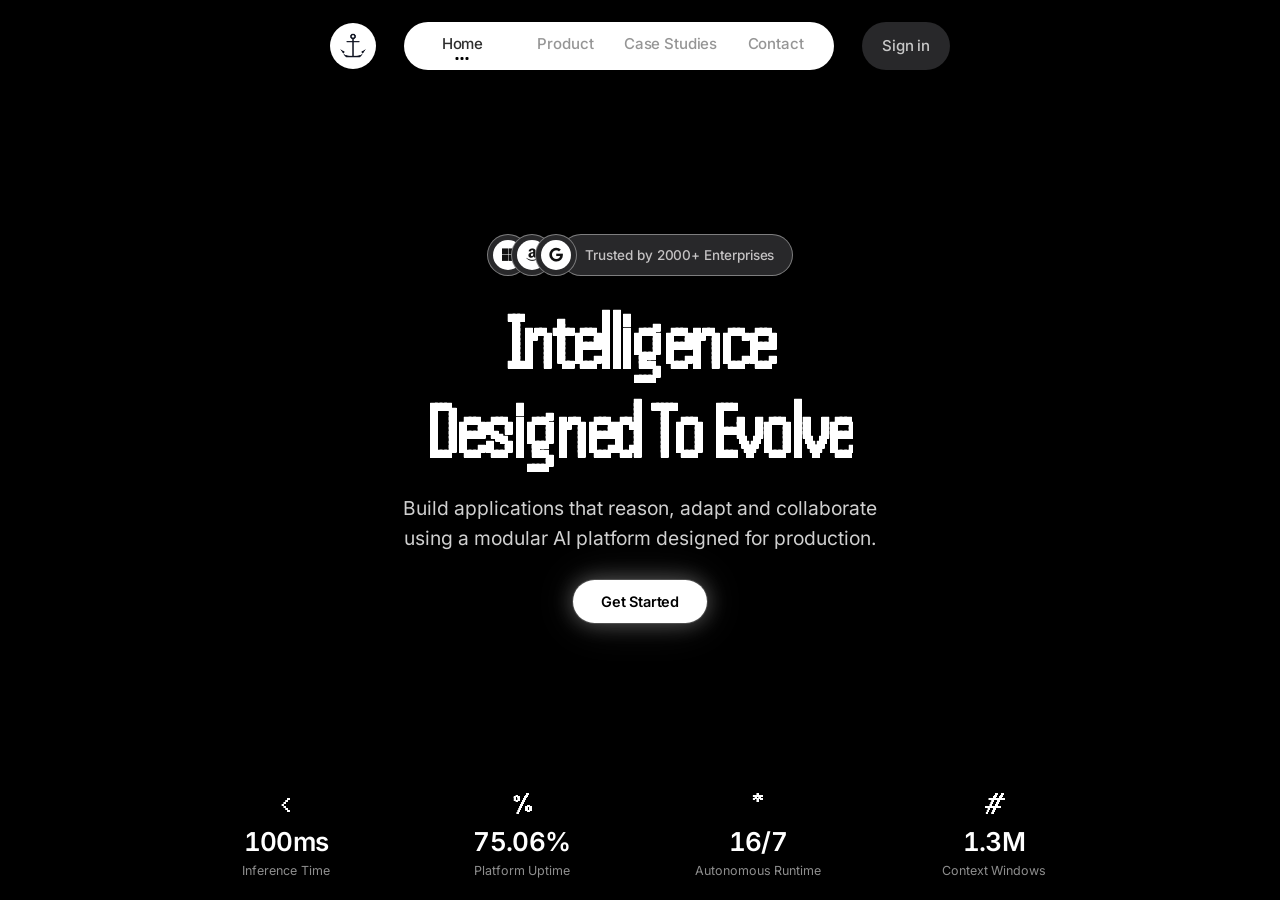
==== commit 5c2a62a4: "Self-host all web fonts (Inter, Handjet, Font Awesome brands) Removes every font CDN dependency: - I" ====
--- a/anchor-website/index.html
+++ b/anchor-website/index.html
@@ -5,14 +5,10 @@
 <meta name="viewport" content="width=device-width, initial-scale=1">
 <title>Intelligence Designed To Evolve</title>
 
-<link rel="preconnect" href="https://fonts.googleapis.com">
-<link rel="preconnect" href="https://fonts.gstatic.com" crossorigin>
-<link href="https://fonts.googleapis.com/css2?family=Inter:wght@400;500;600&display=swap" rel="stylesheet">
-<link href="https://db.onlinewebfonts.com/c/8cb707a9b8a73f8a7403336b861c3074?family=BubbledotICG-FinePos" rel="stylesheet">
-<link rel="stylesheet"
-  href="https://cdnjs.cloudflare.com/ajax/libs/font-awesome/6.5.2/css/all.min.css"
-  integrity="sha512-SnH5WK+bZxgPHs44uWIX+LLJAJ9/2PkPKZ5QiAj6Ta86w+fsb2TkcmfRyVX3pBnMFcV7oQPJkl9QevSCWr3W6A=="
-  crossorigin="anonymous" referrerpolicy="no-referrer">
+<!-- Self-hosted fonts (Inter + Handjet) and Font Awesome brands — no CDN dependency -->
+<link rel="stylesheet" href="fonts/fonts.css">
+<link rel="stylesheet" href="vendor/fontawesome/css/fontawesome.min.css">
+<link rel="stylesheet" href="vendor/fontawesome/css/brands.min.css">
 
 <link rel="stylesheet" href="styles.css">
 </head>
--- a/anchor-website/fonts/fonts.css
+++ b/anchor-website/fonts/fonts.css
@@ -0,0 +1,432 @@
+/* arabic */
+@font-face {
+  font-family: 'Handjet';
+  font-style: normal;
+  font-weight: 400;
+  font-display: swap;
+  src: url(webfonts/oY108eXHq7n1OnbQrOY_2FrEwYEMLlcdP1mCtZaLaTutCwcIhGZenU3Fgt0.woff2) format('woff2');
+  unicode-range: U+0600-06FF, U+0750-077F, U+0870-088E, U+0890-0891, U+0897-08E1, U+08E3-08FF, U+200C-200E, U+2010-2011, U+204F, U+2E41, U+FB50-FDFF, U+FE70-FE74, U+FE76-FEFC, U+102E0-102FB, U+10E60-10E7E, U+10EC2-10EC4, U+10EFC-10EFF, U+1EE00-1EE03, U+1EE05-1EE1F, U+1EE21-1EE22, U+1EE24, U+1EE27, U+1EE29-1EE32, U+1EE34-1EE37, U+1EE39, U+1EE3B, U+1EE42, U+1EE47, U+1EE49, U+1EE4B, U+1EE4D-1EE4F, U+1EE51-1EE52, U+1EE54, U+1EE57, U+1EE59, U+1EE5B, U+1EE5D, U+1EE5F, U+1EE61-1EE62, U+1EE64, U+1EE67-1EE6A, U+1EE6C-1EE72, U+1EE74-1EE77, U+1EE79-1EE7C, U+1EE7E, U+1EE80-1EE89, U+1EE8B-1EE9B, U+1EEA1-1EEA3, U+1EEA5-1EEA9, U+1EEAB-1EEBB, U+1EEF0-1EEF1;
+}
+/* armenian */
+@font-face {
+  font-family: 'Handjet';
+  font-style: normal;
+  font-weight: 400;
+  font-display: swap;
+  src: url(webfonts/oY108eXHq7n1OnbQrOY_2FrEwYEMLlcdP1mCtZaLaTutCwcIhGZeiE3Fgt0.woff2) format('woff2');
+  unicode-range: U+0308, U+0530-058F, U+2010, U+2024, U+25CC, U+FB13-FB17;
+}
+/* cyrillic-ext */
+@font-face {
+  font-family: 'Handjet';
+  font-style: normal;
+  font-weight: 400;
+  font-display: swap;
+  src: url(webfonts/oY108eXHq7n1OnbQrOY_2FrEwYEMLlcdP1mCtZaLaTutCwcIhGZelU3Fgt0.woff2) format('woff2');
+  unicode-range: U+0460-052F, U+1C80-1C8A, U+20B4, U+2DE0-2DFF, U+A640-A69F, U+FE2E-FE2F;
+}
+/* cyrillic */
+@font-face {
+  font-family: 'Handjet';
+  font-style: normal;
+  font-weight: 400;
+  font-display: swap;
+  src: url(webfonts/oY108eXHq7n1OnbQrOY_2FrEwYEMLlcdP1mCtZaLaTutCwcIhGZenE3Fgt0.woff2) format('woff2');
+  unicode-range: U+0301, U+0400-045F, U+0490-0491, U+04B0-04B1, U+2116;
+}
+/* greek */
+@font-face {
+  font-family: 'Handjet';
+  font-style: normal;
+  font-weight: 400;
+  font-display: swap;
+  src: url(webfonts/oY108eXHq7n1OnbQrOY_2FrEwYEMLlcdP1mCtZaLaTutCwcIhGZem03Fgt0.woff2) format('woff2');
+  unicode-range: U+0370-0377, U+037A-037F, U+0384-038A, U+038C, U+038E-03A1, U+03A3-03FF;
+}
+/* hebrew */
+@font-face {
+  font-family: 'Handjet';
+  font-style: normal;
+  font-weight: 400;
+  font-display: swap;
+  src: url(webfonts/oY108eXHq7n1OnbQrOY_2FrEwYEMLlcdP1mCtZaLaTutCwcIhGZemk3Fgt0.woff2) format('woff2');
+  unicode-range: U+0307-0308, U+0590-05FF, U+200C-2010, U+20AA, U+25CC, U+FB1D-FB4F;
+}
+/* vietnamese */
+@font-face {
+  font-family: 'Handjet';
+  font-style: normal;
+  font-weight: 400;
+  font-display: swap;
+  src: url(webfonts/oY108eXHq7n1OnbQrOY_2FrEwYEMLlcdP1mCtZaLaTutCwcIhGZel03Fgt0.woff2) format('woff2');
+  unicode-range: U+0102-0103, U+0110-0111, U+0128-0129, U+0168-0169, U+01A0-01A1, U+01AF-01B0, U+0300-0301, U+0303-0304, U+0308-0309, U+0323, U+0329, U+1EA0-1EF9, U+20AB;
+}
+/* latin-ext */
+@font-face {
+  font-family: 'Handjet';
+  font-style: normal;
+  font-weight: 400;
+  font-display: swap;
+  src: url(webfonts/oY108eXHq7n1OnbQrOY_2FrEwYEMLlcdP1mCtZaLaTutCwcIhGZelk3Fgt0.woff2) format('woff2');
+  unicode-range: U+0100-02BA, U+02BD-02C5, U+02C7-02CC, U+02CE-02D7, U+02DD-02FF, U+0304, U+0308, U+0329, U+1D00-1DBF, U+1E00-1E9F, U+1EF2-1EFF, U+2020, U+20A0-20AB, U+20AD-20C0, U+2113, U+2C60-2C7F, U+A720-A7FF;
+}
+/* latin */
+@font-face {
+  font-family: 'Handjet';
+  font-style: normal;
+  font-weight: 400;
+  font-display: swap;
+  src: url(webfonts/oY108eXHq7n1OnbQrOY_2FrEwYEMLlcdP1mCtZaLaTutCwcIhGZemE3F.woff2) format('woff2');
+  unicode-range: U+0000-00FF, U+0131, U+0152-0153, U+02BB-02BC, U+02C6, U+02DA, U+02DC, U+0304, U+0308, U+0329, U+2000-206F, U+20AC, U+2122, U+2191, U+2193, U+2212, U+2215, U+FEFF, U+FFFD;
+}
+/* arabic */
+@font-face {
+  font-family: 'Handjet';
+  font-style: normal;
+  font-weight: 600;
+  font-display: swap;
+  src: url(webfonts/oY108eXHq7n1OnbQrOY_2FrEwYEMLlcdP1mCtZaLaTutCwcIhGZenU3Fgt0.woff2) format('woff2');
+  unicode-range: U+0600-06FF, U+0750-077F, U+0870-088E, U+0890-0891, U+0897-08E1, U+08E3-08FF, U+200C-200E, U+2010-2011, U+204F, U+2E41, U+FB50-FDFF, U+FE70-FE74, U+FE76-FEFC, U+102E0-102FB, U+10E60-10E7E, U+10EC2-10EC4, U+10EFC-10EFF, U+1EE00-1EE03, U+1EE05-1EE1F, U+1EE21-1EE22, U+1EE24, U+1EE27, U+1EE29-1EE32, U+1EE34-1EE37, U+1EE39, U+1EE3B, U+1EE42, U+1EE47, U+1EE49, U+1EE4B, U+1EE4D-1EE4F, U+1EE51-1EE52, U+1EE54, U+1EE57, U+1EE59, U+1EE5B, U+1EE5D, U+1EE5F, U+1EE61-1EE62, U+1EE64, U+1EE67-1EE6A, U+1EE6C-1EE72, U+1EE74-1EE77, U+1EE79-1EE7C, U+1EE7E, U+1EE80-1EE89, U+1EE8B-1EE9B, U+1EEA1-1EEA3, U+1EEA5-1EEA9, U+1EEAB-1EEBB, U+1EEF0-1EEF1;
+}
+/* armenian */
+@font-face {
+  font-family: 'Handjet';
+  font-style: normal;
+  font-weight: 600;
+  font-display: swap;
+  src: url(webfonts/oY108eXHq7n1OnbQrOY_2FrEwYEMLlcdP1mCtZaLaTutCwcIhGZeiE3Fgt0.woff2) format('woff2');
+  unicode-range: U+0308, U+0530-058F, U+2010, U+2024, U+25CC, U+FB13-FB17;
+}
+/* cyrillic-ext */
+@font-face {
+  font-family: 'Handjet';
+  font-style: normal;
+  font-weight: 600;
+  font-display: swap;
+  src: url(webfonts/oY108eXHq7n1OnbQrOY_2FrEwYEMLlcdP1mCtZaLaTutCwcIhGZelU3Fgt0.woff2) format('woff2');
+  unicode-range: U+0460-052F, U+1C80-1C8A, U+20B4, U+2DE0-2DFF, U+A640-A69F, U+FE2E-FE2F;
+}
+/* cyrillic */
+@font-face {
+  font-family: 'Handjet';
+  font-style: normal;
+  font-weight: 600;
+  font-display: swap;
+  src: url(webfonts/oY108eXHq7n1OnbQrOY_2FrEwYEMLlcdP1mCtZaLaTutCwcIhGZenE3Fgt0.woff2) format('woff2');
+  unicode-range: U+0301, U+0400-045F, U+0490-0491, U+04B0-04B1, U+2116;
+}
+/* greek */
+@font-face {
+  font-family: 'Handjet';
+  font-style: normal;
+  font-weight: 600;
+  font-display: swap;
+  src: url(webfonts/oY108eXHq7n1OnbQrOY_2FrEwYEMLlcdP1mCtZaLaTutCwcIhGZem03Fgt0.woff2) format('woff2');
+  unicode-range: U+0370-0377, U+037A-037F, U+0384-038A, U+038C, U+038E-03A1, U+03A3-03FF;
+}
+/* hebrew */
+@font-face {
+  font-family: 'Handjet';
+  font-style: normal;
+  font-weight: 600;
+  font-display: swap;
+  src: url(webfonts/oY108eXHq7n1OnbQrOY_2FrEwYEMLlcdP1mCtZaLaTutCwcIhGZemk3Fgt0.woff2) format('woff2');
+  unicode-range: U+0307-0308, U+0590-05FF, U+200C-2010, U+20AA, U+25CC, U+FB1D-FB4F;
+}
+/* vietnamese */
+@font-face {
+  font-family: 'Handjet';
+  font-style: normal;
+  font-weight: 600;
+  font-display: swap;
+  src: url(webfonts/oY108eXHq7n1OnbQrOY_2FrEwYEMLlcdP1mCtZaLaTutCwcIhGZel03Fgt0.woff2) format('woff2');
+  unicode-range: U+0102-0103, U+0110-0111, U+0128-0129, U+0168-0169, U+01A0-01A1, U+01AF-01B0, U+0300-0301, U+0303-0304, U+0308-0309, U+0323, U+0329, U+1EA0-1EF9, U+20AB;
+}
+/* latin-ext */
+@font-face {
+  font-family: 'Handjet';
+  font-style: normal;
+  font-weight: 600;
+  font-display: swap;
+  src: url(webfonts/oY108eXHq7n1OnbQrOY_2FrEwYEMLlcdP1mCtZaLaTutCwcIhGZelk3Fgt0.woff2) format('woff2');
+  unicode-range: U+0100-02BA, U+02BD-02C5, U+02C7-02CC, U+02CE-02D7, U+02DD-02FF, U+0304, U+0308, U+0329, U+1D00-1DBF, U+1E00-1E9F, U+1EF2-1EFF, U+2020, U+20A0-20AB, U+20AD-20C0, U+2113, U+2C60-2C7F, U+A720-A7FF;
+}
+/* latin */
+@font-face {
+  font-family: 'Handjet';
+  font-style: normal;
+  font-weight: 600;
+  font-display: swap;
+  src: url(webfonts/oY108eXHq7n1OnbQrOY_2FrEwYEMLlcdP1mCtZaLaTutCwcIhGZemE3F.woff2) format('woff2');
+  unicode-range: U+0000-00FF, U+0131, U+0152-0153, U+02BB-02BC, U+02C6, U+02DA, U+02DC, U+0304, U+0308, U+0329, U+2000-206F, U+20AC, U+2122, U+2191, U+2193, U+2212, U+2215, U+FEFF, U+FFFD;
+}
+/* arabic */
+@font-face {
+  font-family: 'Handjet';
+  font-style: normal;
+  font-weight: 700;
+  font-display: swap;
+  src: url(webfonts/oY108eXHq7n1OnbQrOY_2FrEwYEMLlcdP1mCtZaLaTutCwcIhGZenU3Fgt0.woff2) format('woff2');
+  unicode-range: U+0600-06FF, U+0750-077F, U+0870-088E, U+0890-0891, U+0897-08E1, U+08E3-08FF, U+200C-200E, U+2010-2011, U+204F, U+2E41, U+FB50-FDFF, U+FE70-FE74, U+FE76-FEFC, U+102E0-102FB, U+10E60-10E7E, U+10EC2-10EC4, U+10EFC-10EFF, U+1EE00-1EE03, U+1EE05-1EE1F, U+1EE21-1EE22, U+1EE24, U+1EE27, U+1EE29-1EE32, U+1EE34-1EE37, U+1EE39, U+1EE3B, U+1EE42, U+1EE47, U+1EE49, U+1EE4B, U+1EE4D-1EE4F, U+1EE51-1EE52, U+1EE54, U+1EE57, U+1EE59, U+1EE5B, U+1EE5D, U+1EE5F, U+1EE61-1EE62, U+1EE64, U+1EE67-1EE6A, U+1EE6C-1EE72, U+1EE74-1EE77, U+1EE79-1EE7C, U+1EE7E, U+1EE80-1EE89, U+1EE8B-1EE9B, U+1EEA1-1EEA3, U+1EEA5-1EEA9, U+1EEAB-1EEBB, U+1EEF0-1EEF1;
+}
+/* armenian */
+@font-face {
+  font-family: 'Handjet';
+  font-style: normal;
+  font-weight: 700;
+  font-display: swap;
+  src: url(webfonts/oY108eXHq7n1OnbQrOY_2FrEwYEMLlcdP1mCtZaLaTutCwcIhGZeiE3Fgt0.woff2) format('woff2');
+  unicode-range: U+0308, U+0530-058F, U+2010, U+2024, U+25CC, U+FB13-FB17;
+}
+/* cyrillic-ext */
+@font-face {
+  font-family: 'Handjet';
+  font-style: normal;
+  font-weight: 700;
+  font-display: swap;
+  src: url(webfonts/oY108eXHq7n1OnbQrOY_2FrEwYEMLlcdP1mCtZaLaTutCwcIhGZelU3Fgt0.woff2) format('woff2');
+  unicode-range: U+0460-052F, U+1C80-1C8A, U+20B4, U+2DE0-2DFF, U+A640-A69F, U+FE2E-FE2F;
+}
+/* cyrillic */
+@font-face {
+  font-family: 'Handjet';
+  font-style: normal;
+  font-weight: 700;
+  font-display: swap;
+  src: url(webfonts/oY108eXHq7n1OnbQrOY_2FrEwYEMLlcdP1mCtZaLaTutCwcIhGZenE3Fgt0.woff2) format('woff2');
+  unicode-range: U+0301, U+0400-045F, U+0490-0491, U+04B0-04B1, U+2116;
+}
+/* greek */
+@font-face {
+  font-family: 'Handjet';
+  font-style: normal;
+  font-weight: 700;
+  font-display: swap;
+  src: url(webfonts/oY108eXHq7n1OnbQrOY_2FrEwYEMLlcdP1mCtZaLaTutCwcIhGZem03Fgt0.woff2) format('woff2');
+  unicode-range: U+0370-0377, U+037A-037F, U+0384-038A, U+038C, U+038E-03A1, U+03A3-03FF;
+}
+/* hebrew */
+@font-face {
+  font-family: 'Handjet';
+  font-style: normal;
+  font-weight: 700;
+  font-display: swap;
+  src: url(webfonts/oY108eXHq7n1OnbQrOY_2FrEwYEMLlcdP1mCtZaLaTutCwcIhGZemk3Fgt0.woff2) format('woff2');
+  unicode-range: U+0307-0308, U+0590-05FF, U+200C-2010, U+20AA, U+25CC, U+FB1D-FB4F;
+}
+/* vietnamese */
+@font-face {
+  font-family: 'Handjet';
+  font-style: normal;
+  font-weight: 700;
+  font-display: swap;
+  src: url(webfonts/oY108eXHq7n1OnbQrOY_2FrEwYEMLlcdP1mCtZaLaTutCwcIhGZel03Fgt0.woff2) format('woff2');
+  unicode-range: U+0102-0103, U+0110-0111, U+0128-0129, U+0168-0169, U+01A0-01A1, U+01AF-01B0, U+0300-0301, U+0303-0304, U+0308-0309, U+0323, U+0329, U+1EA0-1EF9, U+20AB;
+}
+/* latin-ext */
+@font-face {
+  font-family: 'Handjet';
+  font-style: normal;
+  font-weight: 700;
+  font-display: swap;
+  src: url(webfonts/oY108eXHq7n1OnbQrOY_2FrEwYEMLlcdP1mCtZaLaTutCwcIhGZelk3Fgt0.woff2) format('woff2');
+  unicode-range: U+0100-02BA, U+02BD-02C5, U+02C7-02CC, U+02CE-02D7, U+02DD-02FF, U+0304, U+0308, U+0329, U+1D00-1DBF, U+1E00-1E9F, U+1EF2-1EFF, U+2020, U+20A0-20AB, U+20AD-20C0, U+2113, U+2C60-2C7F, U+A720-A7FF;
+}
+/* latin */
+@font-face {
+  font-family: 'Handjet';
+  font-style: normal;
+  font-weight: 700;
+  font-display: swap;
+  src: url(webfonts/oY108eXHq7n1OnbQrOY_2FrEwYEMLlcdP1mCtZaLaTutCwcIhGZemE3F.woff2) format('woff2');
+  unicode-range: U+0000-00FF, U+0131, U+0152-0153, U+02BB-02BC, U+02C6, U+02DA, U+02DC, U+0304, U+0308, U+0329, U+2000-206F, U+20AC, U+2122, U+2191, U+2193, U+2212, U+2215, U+FEFF, U+FFFD;
+}
+/* cyrillic-ext */
+@font-face {
+  font-family: 'Inter';
+  font-style: normal;
+  font-weight: 400;
+  font-display: swap;
+  src: url(webfonts/UcC73FwrK3iLTeHuS_nVMrMxCp50SjIa2JL7SUc.woff2) format('woff2');
+  unicode-range: U+0460-052F, U+1C80-1C8A, U+20B4, U+2DE0-2DFF, U+A640-A69F, U+FE2E-FE2F;
+}
+/* cyrillic */
+@font-face {
+  font-family: 'Inter';
+  font-style: normal;
+  font-weight: 400;
+  font-display: swap;
+  src: url(webfonts/UcC73FwrK3iLTeHuS_nVMrMxCp50SjIa0ZL7SUc.woff2) format('woff2');
+  unicode-range: U+0301, U+0400-045F, U+0490-0491, U+04B0-04B1, U+2116;
+}
+/* greek-ext */
+@font-face {
+  font-family: 'Inter';
+  font-style: normal;
+  font-weight: 400;
+  font-display: swap;
+  src: url(webfonts/UcC73FwrK3iLTeHuS_nVMrMxCp50SjIa2ZL7SUc.woff2) format('woff2');
+  unicode-range: U+1F00-1FFF;
+}
+/* greek */
+@font-face {
+  font-family: 'Inter';
+  font-style: normal;
+  font-weight: 400;
+  font-display: swap;
+  src: url(webfonts/UcC73FwrK3iLTeHuS_nVMrMxCp50SjIa1pL7SUc.woff2) format('woff2');
+  unicode-range: U+0370-0377, U+037A-037F, U+0384-038A, U+038C, U+038E-03A1, U+03A3-03FF;
+}
+/* vietnamese */
+@font-face {
+  font-family: 'Inter';
+  font-style: normal;
+  font-weight: 400;
+  font-display: swap;
+  src: url(webfonts/UcC73FwrK3iLTeHuS_nVMrMxCp50SjIa2pL7SUc.woff2) format('woff2');
+  unicode-range: U+0102-0103, U+0110-0111, U+0128-0129, U+0168-0169, U+01A0-01A1, U+01AF-01B0, U+0300-0301, U+0303-0304, U+0308-0309, U+0323, U+0329, U+1EA0-1EF9, U+20AB;
+}
+/* latin-ext */
+@font-face {
+  font-family: 'Inter';
+  font-style: normal;
+  font-weight: 400;
+  font-display: swap;
+  src: url(webfonts/UcC73FwrK3iLTeHuS_nVMrMxCp50SjIa25L7SUc.woff2) format('woff2');
+  unicode-range: U+0100-02BA, U+02BD-02C5, U+02C7-02CC, U+02CE-02D7, U+02DD-02FF, U+0304, U+0308, U+0329, U+1D00-1DBF, U+1E00-1E9F, U+1EF2-1EFF, U+2020, U+20A0-20AB, U+20AD-20C0, U+2113, U+2C60-2C7F, U+A720-A7FF;
+}
+/* latin */
+@font-face {
+  font-family: 'Inter';
+  font-style: normal;
+  font-weight: 400;
+  font-display: swap;
+  src: url(webfonts/UcC73FwrK3iLTeHuS_nVMrMxCp50SjIa1ZL7.woff2) format('woff2');
+  unicode-range: U+0000-00FF, U+0131, U+0152-0153, U+02BB-02BC, U+02C6, U+02DA, U+02DC, U+0304, U+0308, U+0329, U+2000-206F, U+20AC, U+2122, U+2191, U+2193, U+2212, U+2215, U+FEFF, U+FFFD;
+}
+/* cyrillic-ext */
+@font-face {
+  font-family: 'Inter';
+  font-style: normal;
+  font-weight: 500;
+  font-display: swap;
+  src: url(webfonts/UcC73FwrK3iLTeHuS_nVMrMxCp50SjIa2JL7SUc.woff2) format('woff2');
+  unicode-range: U+0460-052F, U+1C80-1C8A, U+20B4, U+2DE0-2DFF, U+A640-A69F, U+FE2E-FE2F;
+}
+/* cyrillic */
+@font-face {
+  font-family: 'Inter';
+  font-style: normal;
+  font-weight: 500;
+  font-display: swap;
+  src: url(webfonts/UcC73FwrK3iLTeHuS_nVMrMxCp50SjIa0ZL7SUc.woff2) format('woff2');
+  unicode-range: U+0301, U+0400-045F, U+0490-0491, U+04B0-04B1, U+2116;
+}
+/* greek-ext */
+@font-face {
+  font-family: 'Inter';
+  font-style: normal;
+  font-weight: 500;
+  font-display: swap;
+  src: url(webfonts/UcC73FwrK3iLTeHuS_nVMrMxCp50SjIa2ZL7SUc.woff2) format('woff2');
+  unicode-range: U+1F00-1FFF;
+}
+/* greek */
+@font-face {
+  font-family: 'Inter';
+  font-style: normal;
+  font-weight: 500;
+  font-display: swap;
+  src: url(webfonts/UcC73FwrK3iLTeHuS_nVMrMxCp50SjIa1pL7SUc.woff2) format('woff2');
+  unicode-range: U+0370-0377, U+037A-037F, U+0384-038A, U+038C, U+038E-03A1, U+03A3-03FF;
+}
+/* vietnamese */
+@font-face {
+  font-family: 'Inter';
+  font-style: normal;
+  font-weight: 500;
+  font-display: swap;
+  src: url(webfonts/UcC73FwrK3iLTeHuS_nVMrMxCp50SjIa2pL7SUc.woff2) format('woff2');
+  unicode-range: U+0102-0103, U+0110-0111, U+0128-0129, U+0168-0169, U+01A0-01A1, U+01AF-01B0, U+0300-0301, U+0303-0304, U+0308-0309, U+0323, U+0329, U+1EA0-1EF9, U+20AB;
+}
+/* latin-ext */
+@font-face {
+  font-family: 'Inter';
+  font-style: normal;
+  font-weight: 500;
+  font-display: swap;
+  src: url(webfonts/UcC73FwrK3iLTeHuS_nVMrMxCp50SjIa25L7SUc.woff2) format('woff2');
+  unicode-range: U+0100-02BA, U+02BD-02C5, U+02C7-02CC, U+02CE-02D7, U+02DD-02FF, U+0304, U+0308, U+0329, U+1D00-1DBF, U+1E00-1E9F, U+1EF2-1EFF, U+2020, U+20A0-20AB, U+20AD-20C0, U+2113, U+2C60-2C7F, U+A720-A7FF;
+}
+/* latin */
+@font-face {
+  font-family: 'Inter';
+  font-style: normal;
+  font-weight: 500;
+  font-display: swap;
+  src: url(webfonts/UcC73FwrK3iLTeHuS_nVMrMxCp50SjIa1ZL7.woff2) format('woff2');
+  unicode-range: U+0000-00FF, U+0131, U+0152-0153, U+02BB-02BC, U+02C6, U+02DA, U+02DC, U+0304, U+0308, U+0329, U+2000-206F, U+20AC, U+2122, U+2191, U+2193, U+2212, U+2215, U+FEFF, U+FFFD;
+}
+/* cyrillic-ext */
+@font-face {
+  font-family: 'Inter';
+  font-style: normal;
+  font-weight: 600;
+  font-display: swap;
+  src: url(webfonts/UcC73FwrK3iLTeHuS_nVMrMxCp50SjIa2JL7SUc.woff2) format('woff2');
+  unicode-range: U+0460-052F, U+1C80-1C8A, U+20B4, U+2DE0-2DFF, U+A640-A69F, U+FE2E-FE2F;
+}
+/* cyrillic */
+@font-face {
+  font-family: 'Inter';
+  font-style: normal;
+  font-weight: 600;
+  font-display: swap;
+  src: url(webfonts/UcC73FwrK3iLTeHuS_nVMrMxCp50SjIa0ZL7SUc.woff2) format('woff2');
+  unicode-range: U+0301, U+0400-045F, U+0490-0491, U+04B0-04B1, U+2116;
+}
+/* greek-ext */
+@font-face {
+  font-family: 'Inter';
+  font-style: normal;
+  font-weight: 600;
+  font-display: swap;
+  src: url(webfonts/UcC73FwrK3iLTeHuS_nVMrMxCp50SjIa2ZL7SUc.woff2) format('woff2');
+  unicode-range: U+1F00-1FFF;
+}
+/* greek */
+@font-face {
+  font-family: 'Inter';
+  font-style: normal;
+  font-weight: 600;
+  font-display: swap;
+  src: url(webfonts/UcC73FwrK3iLTeHuS_nVMrMxCp50SjIa1pL7SUc.woff2) format('woff2');
+  unicode-range: U+0370-0377, U+037A-037F, U+0384-038A, U+038C, U+038E-03A1, U+03A3-03FF;
+}
+/* vietnamese */
+@font-face {
+  font-family: 'Inter';
+  font-style: normal;
+  font-weight: 600;
+  font-display: swap;
+  src: url(webfonts/UcC73FwrK3iLTeHuS_nVMrMxCp50SjIa2pL7SUc.woff2) format('woff2');
+  unicode-range: U+0102-0103, U+0110-0111, U+0128-0129, U+0168-0169, U+01A0-01A1, U+01AF-01B0, U+0300-0301, U+0303-0304, U+0308-0309, U+0323, U+0329, U+1EA0-1EF9, U+20AB;
+}
+/* latin-ext */
+@font-face {
+  font-family: 'Inter';
+  font-style: normal;
+  font-weight: 600;
+  font-display: swap;
+  src: url(webfonts/UcC73FwrK3iLTeHuS_nVMrMxCp50SjIa25L7SUc.woff2) format('woff2');
+  unicode-range: U+0100-02BA, U+02BD-02C5, U+02C7-02CC, U+02CE-02D7, U+02DD-02FF, U+0304, U+0308, U+0329, U+1D00-1DBF, U+1E00-1E9F, U+1EF2-1EFF, U+2020, U+20A0-20AB, U+20AD-20C0, U+2113, U+2C60-2C7F, U+A720-A7FF;
+}
+/* latin */
+@font-face {
+  font-family: 'Inter';
+  font-style: normal;
+  font-weight: 600;
+  font-display: swap;
+  src: url(webfonts/UcC73FwrK3iLTeHuS_nVMrMxCp50SjIa1ZL7.woff2) format('woff2');
+  unicode-range: U+0000-00FF, U+0131, U+0152-0153, U+02BB-02BC, U+02C6, U+02DA, U+02DC, U+0304, U+0308, U+0329, U+2000-206F, U+20AC, U+2122, U+2191, U+2193, U+2212, U+2215, U+FEFF, U+FFFD;
+}
--- a/anchor-website/vendor/fontawesome/css/brands.min.css
+++ b/anchor-website/vendor/fontawesome/css/brands.min.css
@@ -0,0 +1,6 @@
+/*!
+ * Font Awesome Free 7.3.1 by @fontawesome - https://fontawesome.com
+ * License - https://fontawesome.com/license/free (Icons: CC BY 4.0, Fonts: SIL OFL 1.1, Code: MIT License)
+ * Copyright 2026 Fonticons, Inc.
+ */
+:host,:root{--fa-family-brands:"Font Awesome 7 Brands";--fa-font-brands:normal 400 1em/1 var(--fa-family-brands)}@font-face{font-family:"Font Awesome 7 Brands";font-style:normal;font-weight:400;font-display:block;src:url(../webfonts/fa-brands-400.woff2)}.fa-brands,.fa-classic.fa-brands,.fab{--fa-family:var(--fa-family-brands);--fa-style:400}.fa-firefox-browser{--fa:"\e007"}.fa-ideal{--fa:"\e013"}.fa-microblog{--fa:"\e01a"}.fa-pied-piper-square,.fa-square-pied-piper{--fa:"\e01e"}.fa-unity{--fa:"\e049"}.fa-dailymotion{--fa:"\e052"}.fa-instagram-square,.fa-square-instagram{--fa:"\e055"}.fa-mixer{--fa:"\e056"}.fa-shopify{--fa:"\e057"}.fa-deezer{--fa:"\e077"}.fa-edge-legacy{--fa:"\e078"}.fa-google-pay{--fa:"\e079"}.fa-rust{--fa:"\e07a"}.fa-tiktok{--fa:"\e07b"}.fa-unsplash{--fa:"\e07c"}.fa-cloudflare{--fa:"\e07d"}.fa-guilded{--fa:"\e07e"}.fa-hive{--fa:"\e07f"}.fa-42-group,.fa-innosoft{--fa:"\e080"}.fa-instalod{--fa:"\e081"}.fa-octopus-deploy{--fa:"\e082"}.fa-perbyte{--fa:"\e083"}.fa-uncharted{--fa:"\e084"}.fa-watchman-monitoring{--fa:"\e087"}.fa-wodu{--fa:"\e088"}.fa-wirsindhandwerk,.fa-wsh{--fa:"\e2d0"}.fa-bots{--fa:"\e340"}.fa-cmplid{--fa:"\e360"}.fa-bilibili{--fa:"\e3d9"}.fa-golang{--fa:"\e40f"}.fa-pix{--fa:"\e43a"}.fa-sitrox{--fa:"\e44a"}.fa-hashnode{--fa:"\e499"}.fa-meta{--fa:"\e49b"}.fa-padlet{--fa:"\e4a0"}.fa-nfc-directional{--fa:"\e530"}.fa-nfc-symbol{--fa:"\e531"}.fa-screenpal{--fa:"\e570"}.fa-space-awesome{--fa:"\e5ac"}.fa-square-font-awesome{--fa:"\e5ad"}.fa-gitlab-square,.fa-square-gitlab{--fa:"\e5ae"}.fa-odysee{--fa:"\e5c6"}.fa-stubber{--fa:"\e5c7"}.fa-debian{--fa:"\e60b"}.fa-shoelace{--fa:"\e60c"}.fa-threads{--fa:"\e618"}.fa-square-threads{--fa:"\e619"}.fa-square-x-twitter{--fa:"\e61a"}.fa-x-twitter{--fa:"\e61b"}.fa-opensuse{--fa:"\e62b"}.fa-letterboxd{--fa:"\e62d"}.fa-square-letterboxd{--fa:"\e62e"}.fa-mintbit{--fa:"\e62f"}.fa-google-scholar{--fa:"\e63b"}.fa-brave{--fa:"\e63c"}.fa-brave-reverse{--fa:"\e63d"}.fa-pixiv{--fa:"\e640"}.fa-upwork{--fa:"\e641"}.fa-webflow{--fa:"\e65c"}.fa-signal-messenger{--fa:"\e663"}.fa-bluesky{--fa:"\e671"}.fa-jxl{--fa:"\e67b"}.fa-square-upwork{--fa:"\e67c"}.fa-web-awesome{--fa:"\e682"}.fa-square-web-awesome{--fa:"\e683"}.fa-square-web-awesome-stroke{--fa:"\e684"}.fa-dart-lang{--fa:"\e693"}.fa-flutter{--fa:"\e694"}.fa-files-pinwheel{--fa:"\e69f"}.fa-css{--fa:"\e6a2"}.fa-square-bluesky{--fa:"\e6a3"}.fa-openai{--fa:"\e7cf"}.fa-square-linkedin{--fa:"\e7d0"}.fa-cash-app{--fa:"\e7d4"}.fa-disqus{--fa:"\e7d5"}.fa-11ty,.fa-eleventy{--fa:"\e7d6"}.fa-kakao-talk{--fa:"\e7d7"}.fa-linktree{--fa:"\e7d8"}.fa-notion{--fa:"\e7d9"}.fa-pandora{--fa:"\e7da"}.fa-pixelfed{--fa:"\e7db"}.fa-tidal{--fa:"\e7dc"}.fa-vsco{--fa:"\e7dd"}.fa-w3c{--fa:"\e7de"}.fa-lumon{--fa:"\e7e2"}.fa-lumon-drop{--fa:"\e7e3"}.fa-square-figma{--fa:"\e7e4"}.fa-tex{--fa:"\e7ff"}.fa-duolingo{--fa:"\e812"}.fa-supportnow{--fa:"\e833"}.fa-tor-browser{--fa:"\e838"}.fa-typescript{--fa:"\e840"}.fa-square-deskpro{--fa:"\e844"}.fa-circle-zulip{--fa:"\e851"}.fa-julia{--fa:"\e852"}.fa-zulip{--fa:"\e853"}.fa-unison{--fa:"\e854"}.fa-bgg,.fa-board-game-geek{--fa:"\e855"}.fa-ko-fi{--fa:"\e856"}.fa-kubernetes{--fa:"\e857"}.fa-postgresql{--fa:"\e858"}.fa-scaleway{--fa:"\e859"}.fa-venmo{--fa:"\e85a"}.fa-venmo-v{--fa:"\e85b"}.fa-unreal-engine{--fa:"\e85c"}.fa-globaleaks{--fa:"\e85d"}.fa-solana{--fa:"\e85e"}.fa-threema{--fa:"\e85f"}.fa-forgejo{--fa:"\e860"}.fa-claude{--fa:"\e861"}.fa-gitee{--fa:"\e863"}.fa-xmpp{--fa:"\e864"}.fa-fediverse{--fa:"\e865"}.fa-tailwind-css{--fa:"\e866"}.fa-arch-linux{--fa:"\e867"}.fa-svelte{--fa:"\e868"}.fa-hugging-face{--fa:"\e869"}.fa-leetcode{--fa:"\e86a"}.fa-openstreetmap{--fa:"\e86b"}.fa-ultralytics{--fa:"\e86d"}.fa-ultralytics-hub{--fa:"\e86e"}.fa-ultralytics-yolo{--fa:"\e86f"}.fa-obsidian{--fa:"\e879"}.fa-zoom{--fa:"\e87b"}.fa-vim{--fa:"\e88a"}.fa-symfonycasts{--fa:"\e8ab"}.fa-build-awesome{--fa:"\e8ac"}.fa-codeberg{--fa:"\e8ad"}.fa-devpost{--fa:"\e8ae"}.fa-internet-archive{--fa:"\e8b1"}.fa-lets-encrypt{--fa:"\e8b2"}.fa-matrix{--fa:"\e8b3"}.fa-mattermost{--fa:"\e8b4"}.fa-nextcloud{--fa:"\e8b5"}.fa-roblox-creator-studio{--fa:"\e8b6"}.fa-square-build-awesome-stroke{--fa:"\e8b7"}.fa-substack{--fa:"\e8b8"}.fa-tesla{--fa:"\e8b9"}.fa-xrp{--fa:"\e8ba"}.fa-xrpl{--fa:"\e8bb"}.fa-youtube-shorts{--fa:"\e8bc"}.fa-ror{--fa:"\e8bd"}.fa-visual-studio{--fa:"\e8be"}.fa-dolibarr{--fa:"\e8bf"}.fa-obs-studio{--fa:"\e8c0"}.fa-storybook{--fa:"\e8c1"}.fa-a11y-project{--fa:"\e8c2"}.fa-copilot{--fa:"\e8c7"}.fa-square-twitter,.fa-twitter-square{--fa:"\f081"}.fa-facebook-square,.fa-square-facebook{--fa:"\f082"}.fa-linkedin{--fa:"\f08c"}.fa-github-square,.fa-square-github{--fa:"\f092"}.fa-twitter{--fa:"\f099"}.fa-facebook{--fa:"\f09a"}.fa-github{--fa:"\f09b"}.fa-pinterest{--fa:"\f0d2"}.fa-pinterest-square,.fa-square-pinterest{--fa:"\f0d3"}.fa-google-plus-square,.fa-square-google-plus{--fa:"\f0d4"}.fa-google-plus-g{--fa:"\f0d5"}.fa-linkedin-in{--fa:"\f0e1"}.fa-github-alt{--fa:"\f113"}.fa-maxcdn{--fa:"\f136"}.fa-html5{--fa:"\f13b"}.fa-css3{--fa:"\f13c"}.fa-btc{--fa:"\f15a"}.fa-youtube{--fa:"\f167"}.fa-xing{--fa:"\f168"}.fa-square-xing,.fa-xing-square{--fa:"\f169"}.fa-dropbox{--fa:"\f16b"}.fa-stack-overflow{--fa:"\f16c"}.fa-instagram{--fa:"\f16d"}.fa-flickr{--fa:"\f16e"}.fa-adn{--fa:"\f170"}.fa-bitbucket{--fa:"\f171"}.fa-tumblr{--fa:"\f173"}.fa-square-tumblr,.fa-tumblr-square{--fa:"\f174"}.fa-apple{--fa:"\f179"}.fa-windows{--fa:"\f17a"}.fa-android{--fa:"\f17b"}.fa-linux{--fa:"\f17c"}.fa-dribbble{--fa:"\f17d"}.fa-skype{--fa:"\f17e"}.fa-foursquare{--fa:"\f180"}.fa-trello{--fa:"\f181"}.fa-gratipay{--fa:"\f184"}.fa-vk{--fa:"\f189"}.fa-weibo{--fa:"\f18a"}.fa-renren{--fa:"\f18b"}.fa-pagelines{--fa:"\f18c"}.fa-stack-exchange{--fa:"\f18d"}.fa-square-vimeo,.fa-vimeo-square{--fa:"\f194"}.fa-slack,.fa-slack-hash{--fa:"\f198"}.fa-wordpress{--fa:"\f19a"}.fa-openid{--fa:"\f19b"}.fa-yahoo{--fa:"\f19e"}.fa-google{--fa:"\f1a0"}.fa-reddit{--fa:"\f1a1"}.fa-reddit-square,.fa-square-reddit{--fa:"\f1a2"}.fa-stumbleupon-circle{--fa:"\f1a3"}.fa-stumbleupon{--fa:"\f1a4"}.fa-delicious{--fa:"\f1a5"}.fa-digg{--fa:"\f1a6"}.fa-pied-piper-pp{--fa:"\f1a7"}.fa-pied-piper-alt{--fa:"\f1a8"}.fa-drupal{--fa:"\f1a9"}.fa-joomla{--fa:"\f1aa"}.fa-behance{--fa:"\f1b4"}.fa-behance-square,.fa-square-behance{--fa:"\f1b5"}.fa-steam{--fa:"\f1b6"}.fa-square-steam,.fa-steam-square{--fa:"\f1b7"}.fa-spotify{--fa:"\f1bc"}.fa-deviantart{--fa:"\f1bd"}.fa-soundcloud{--fa:"\f1be"}.fa-vine{--fa:"\f1ca"}.fa-codepen{--fa:"\f1cb"}.fa-jsfiddle{--fa:"\f1cc"}.fa-rebel{--fa:"\f1d0"}.fa-empire{--fa:"\f1d1"}.fa-git-square,.fa-square-git{--fa:"\f1d2"}.fa-git{--fa:"\f1d3"}.fa-hacker-news{--fa:"\f1d4"}.fa-tencent-weibo{--fa:"\f1d5"}.fa-qq{--fa:"\f1d6"}.fa-weixin{--fa:"\f1d7"}.fa-slideshare{--fa:"\f1e7"}.fa-twitch{--fa:"\f1e8"}.fa-yelp{--fa:"\f1e9"}.fa-paypal{--fa:"\f1ed"}.fa-google-wallet{--fa:"\f1ee"}.fa-cc-visa{--fa:"\f1f0"}.fa-cc-mastercard{--fa:"\f1f1"}.fa-cc-discover{--fa:"\f1f2"}.fa-cc-amex{--fa:"\f1f3"}.fa-cc-paypal{--fa:"\f1f4"}.fa-cc-stripe{--fa:"\f1f5"}.fa-lastfm{--fa:"\f202"}.fa-lastfm-square,.fa-square-lastfm{--fa:"\f203"}.fa-ioxhost{--fa:"\f208"}.fa-angellist{--fa:"\f209"}.fa-buysellads{--fa:"\f20d"}.fa-connectdevelop{--fa:"\f20e"}.fa-dashcube{--fa:"\f210"}.fa-forumbee{--fa:"\f211"}.fa-leanpub{--fa:"\f212"}.fa-sellsy{--fa:"\f213"}.fa-shirtsinbulk{--fa:"\f214"}.fa-simplybuilt{--fa:"\f215"}.fa-skyatlas{--fa:"\f216"}.fa-pinterest-p{--fa:"\f231"}.fa-whatsapp{--fa:"\f232"}.fa-viacoin{--fa:"\f237"}.fa-medium,.fa-medium-m{--fa:"\f23a"}.fa-y-combinator{--fa:"\f23b"}.fa-optin-monster{--fa:"\f23c"}.fa-opencart{--fa:"\f23d"}.fa-expeditedssl{--fa:"\f23e"}.fa-cc-jcb{--fa:"\f24b"}.fa-cc-diners-club{--fa:"\f24c"}.fa-creative-commons{--fa:"\f25e"}.fa-gg{--fa:"\f260"}.fa-gg-circle{--fa:"\f261"}.fa-odnoklassniki{--fa:"\f263"}.fa-odnoklassniki-square,.fa-square-odnoklassniki{--fa:"\f264"}.fa-get-pocket{--fa:"\f265"}.fa-wikipedia-w{--fa:"\f266"}.fa-safari{--fa:"\f267"}.fa-chrome{--fa:"\f268"}.fa-firefox{--fa:"\f269"}.fa-opera{--fa:"\f26a"}.fa-internet-explorer{--fa:"\f26b"}.fa-contao{--fa:"\f26d"}.fa-500px{--fa:"\f26e"}.fa-amazon{--fa:"\f270"}.fa-houzz{--fa:"\f27c"}.fa-vimeo-v{--fa:"\f27d"}.fa-black-tie{--fa:"\f27e"}.fa-fonticons{--fa:"\f280"}.fa-reddit-alien{--fa:"\f281"}.fa-edge{--fa:"\f282"}.fa-codiepie{--fa:"\f284"}.fa-modx{--fa:"\f285"}.fa-fort-awesome{--fa:"\f286"}.fa-usb{--fa:"\f287"}.fa-product-hunt{--fa:"\f288"}.fa-mixcloud{--fa:"\f289"}.fa-scribd{--fa:"\f28a"}.fa-bluetooth{--fa:"\f293"}.fa-bluetooth-b{--fa:"\f294"}.fa-gitlab{--fa:"\f296"}.fa-wpbeginner{--fa:"\f297"}.fa-wpforms{--fa:"\f298"}.fa-envira{--fa:"\f299"}.fa-glide{--fa:"\f2a5"}.fa-glide-g{--fa:"\f2a6"}.fa-viadeo{--fa:"\f2a9"}.fa-square-viadeo,.fa-viadeo-square{--fa:"\f2aa"}.fa-snapchat,.fa-snapchat-ghost{--fa:"\f2ab"}.fa-snapchat-square,.fa-square-snapchat{--fa:"\f2ad"}.fa-pied-piper{--fa:"\f2ae"}.fa-first-order{--fa:"\f2b0"}.fa-yoast{--fa:"\f2b1"}.fa-themeisle{--fa:"\f2b2"}.fa-google-plus{--fa:"\f2b3"}.fa-font-awesome,.fa-font-awesome-flag,.fa-font-awesome-logo-full{--fa:"\f2b4"}.fa-linode{--fa:"\f2b8"}.fa-quora{--fa:"\f2c4"}.fa-free-code-camp{--fa:"\f2c5"}.fa-telegram,.fa-telegram-plane{--fa:"\f2c6"}.fa-bandcamp{--fa:"\f2d5"}.fa-grav{--fa:"\f2d6"}.fa-etsy{--fa:"\f2d7"}.fa-imdb{--fa:"\f2d8"}.fa-ravelry{--fa:"\f2d9"}.fa-sellcast{--fa:"\f2da"}.fa-superpowers{--fa:"\f2dd"}.fa-wpexplorer{--fa:"\f2de"}.fa-meetup{--fa:"\f2e0"}.fa-font-awesome-alt,.fa-square-font-awesome-stroke{--fa:"\f35c"}.fa-accessible-icon{--fa:"\f368"}.fa-accusoft{--fa:"\f369"}.fa-adversal{--fa:"\f36a"}.fa-affiliatetheme{--fa:"\f36b"}.fa-algolia{--fa:"\f36c"}.fa-amilia{--fa:"\f36d"}.fa-angrycreative{--fa:"\f36e"}.fa-app-store{--fa:"\f36f"}.fa-app-store-ios{--fa:"\f370"}.fa-apper{--fa:"\f371"}.fa-asymmetrik{--fa:"\f372"}.fa-audible{--fa:"\f373"}.fa-avianex{--fa:"\f374"}.fa-aws{--fa:"\f375"}.fa-bimobject{--fa:"\f378"}.fa-bitcoin{--fa:"\f379"}.fa-bity{--fa:"\f37a"}.fa-blackberry{--fa:"\f37b"}.fa-blogger{--fa:"\f37c"}.fa-blogger-b{--fa:"\f37d"}.fa-buromobelexperte{--fa:"\f37f"}.fa-centercode{--fa:"\f380"}.fa-cloudscale{--fa:"\f383"}.fa-cloudsmith{--fa:"\f384"}.fa-cloudversify{--fa:"\f385"}.fa-cpanel{--fa:"\f388"}.fa-css3-alt{--fa:"\f38b"}.fa-cuttlefish{--fa:"\f38c"}.fa-d-and-d{--fa:"\f38d"}.fa-deploydog{--fa:"\f38e"}.fa-deskpro{--fa:"\f38f"}.fa-digital-ocean{--fa:"\f391"}.fa-discord{--fa:"\f392"}.fa-discourse{--fa:"\f393"}.fa-dochub{--fa:"\f394"}.fa-docker{--fa:"\f395"}.fa-draft2digital{--fa:"\f396"}.fa-dribbble-square,.fa-square-dribbble{--fa:"\f397"}.fa-dyalog{--fa:"\f399"}.fa-earlybirds{--fa:"\f39a"}.fa-erlang{--fa:"\f39d"}.fa-facebook-f{--fa:"\f39e"}.fa-facebook-messenger{--fa:"\f39f"}.fa-firstdraft{--fa:"\f3a1"}.fa-fonticons-fi{--fa:"\f3a2"}.fa-fort-awesome-alt{--fa:"\f3a3"}.fa-freebsd{--fa:"\f3a4"}.fa-gitkraken{--fa:"\f3a6"}.fa-gofore{--fa:"\f3a7"}.fa-goodreads{--fa:"\f3a8"}.fa-goodreads-g{--fa:"\f3a9"}.fa-google-drive{--fa:"\f3aa"}.fa-google-play{--fa:"\f3ab"}.fa-gripfire{--fa:"\f3ac"}.fa-grunt{--fa:"\f3ad"}.fa-gulp{--fa:"\f3ae"}.fa-hacker-news-square,.fa-square-hacker-news{--fa:"\f3af"}.fa-hire-a-helper{--fa:"\f3b0"}.fa-hotjar{--fa:"\f3b1"}.fa-hubspot{--fa:"\f3b2"}.fa-itunes{--fa:"\f3b4"}.fa-itunes-note{--fa:"\f3b5"}.fa-jenkins{--fa:"\f3b6"}.fa-joget{--fa:"\f3b7"}.fa-js{--fa:"\f3b8"}.fa-js-square,.fa-square-js{--fa:"\f3b9"}.fa-keycdn{--fa:"\f3ba"}.fa-kickstarter,.fa-square-kickstarter{--fa:"\f3bb"}.fa-kickstarter-k{--fa:"\f3bc"}.fa-laravel{--fa:"\f3bd"}.fa-line{--fa:"\f3c0"}.fa-lyft{--fa:"\f3c3"}.fa-magento{--fa:"\f3c4"}.fa-medapps{--fa:"\f3c6"}.fa-medrt{--fa:"\f3c8"}.fa-microsoft{--fa:"\f3ca"}.fa-mix{--fa:"\f3cb"}.fa-mizuni{--fa:"\f3cc"}.fa-monero{--fa:"\f3d0"}.fa-napster{--fa:"\f3d2"}.fa-node-js{--fa:"\f3d3"}.fa-npm{--fa:"\f3d4"}.fa-ns8{--fa:"\f3d5"}.fa-nutritionix{--fa:"\f3d6"}.fa-page4{--fa:"\f3d7"}.fa-palfed{--fa:"\f3d8"}.fa-patreon{--fa:"\f3d9"}.fa-periscope{--fa:"\f3da"}.fa-phabricator{--fa:"\f3db"}.fa-phoenix-framework{--fa:"\f3dc"}.fa-playstation{--fa:"\f3df"}.fa-pushed{--fa:"\f3e1"}.fa-python{--fa:"\f3e2"}.fa-red-river{--fa:"\f3e3"}.fa-rendact,.fa-wpressr{--fa:"\f3e4"}.fa-replyd{--fa:"\f3e6"}.fa-resolving{--fa:"\f3e7"}.fa-rocketchat{--fa:"\f3e8"}.fa-rockrms{--fa:"\f3e9"}.fa-schlix{--fa:"\f3ea"}.fa-searchengin{--fa:"\f3eb"}.fa-servicestack{--fa:"\f3ec"}.fa-sistrix{--fa:"\f3ee"}.fa-speakap{--fa:"\f3f3"}.fa-staylinked{--fa:"\f3f5"}.fa-steam-symbol{--fa:"\f3f6"}.fa-sticker-mule{--fa:"\f3f7"}.fa-studiovinari{--fa:"\f3f8"}.fa-supple{--fa:"\f3f9"}.fa-uber{--fa:"\f402"}.fa-uikit{--fa:"\f403"}.fa-uniregistry{--fa:"\f404"}.fa-untappd{--fa:"\f405"}.fa-ussunnah{--fa:"\f407"}.fa-vaadin{--fa:"\f408"}.fa-viber{--fa:"\f409"}.fa-vimeo{--fa:"\f40a"}.fa-vnv{--fa:"\f40b"}.fa-square-whatsapp,.fa-whatsapp-square{--fa:"\f40c"}.fa-whmcs{--fa:"\f40d"}.fa-wordpress-simple{--fa:"\f411"}.fa-xbox{--fa:"\f412"}.fa-yandex{--fa:"\f413"}.fa-yandex-international{--fa:"\f414"}.fa-apple-pay{--fa:"\f415"}.fa-cc-apple-pay{--fa:"\f416"}.fa-fly{--fa:"\f417"}.fa-node{--fa:"\f419"}.fa-osi{--fa:"\f41a"}.fa-react{--fa:"\f41b"}.fa-autoprefixer{--fa:"\f41c"}.fa-less{--fa:"\f41d"}.fa-sass{--fa:"\f41e"}.fa-vuejs{--fa:"\f41f"}.fa-angular{--fa:"\f420"}.fa-aviato{--fa:"\f421"}.fa-ember{--fa:"\f423"}.fa-gitter{--fa:"\f426"}.fa-hooli{--fa:"\f427"}.fa-strava{--fa:"\f428"}.fa-stripe{--fa:"\f429"}.fa-stripe-s{--fa:"\f42a"}.fa-typo3{--fa:"\f42b"}.fa-amazon-pay{--fa:"\f42c"}.fa-cc-amazon-pay{--fa:"\f42d"}.fa-ethereum{--fa:"\f42e"}.fa-korvue{--fa:"\f42f"}.fa-elementor{--fa:"\f430"}.fa-square-youtube,.fa-youtube-square{--fa:"\f431"}.fa-flipboard{--fa:"\f44d"}.fa-hips{--fa:"\f452"}.fa-php{--fa:"\f457"}.fa-quinscape{--fa:"\f459"}.fa-readme{--fa:"\f4d5"}.fa-java{--fa:"\f4e4"}.fa-pied-piper-hat{--fa:"\f4e5"}.fa-creative-commons-by{--fa:"\f4e7"}.fa-creative-commons-nc{--fa:"\f4e8"}.fa-creative-commons-nc-eu{--fa:"\f4e9"}.fa-creative-commons-nc-jp{--fa:"\f4ea"}.fa-creative-commons-nd{--fa:"\f4eb"}.fa-creative-commons-pd{--fa:"\f4ec"}.fa-creative-commons-pd-alt{--fa:"\f4ed"}.fa-creative-commons-remix{--fa:"\f4ee"}.fa-creative-commons-sa{--fa:"\f4ef"}.fa-creative-commons-sampling{--fa:"\f4f0"}.fa-creative-commons-sampling-plus{--fa:"\f4f1"}.fa-creative-commons-share{--fa:"\f4f2"}.fa-creative-commons-zero{--fa:"\f4f3"}.fa-ebay{--fa:"\f4f4"}.fa-keybase{--fa:"\f4f5"}.fa-mastodon{--fa:"\f4f6"}.fa-r-project{--fa:"\f4f7"}.fa-researchgate{--fa:"\f4f8"}.fa-teamspeak{--fa:"\f4f9"}.fa-first-order-alt{--fa:"\f50a"}.fa-fulcrum{--fa:"\f50b"}.fa-galactic-republic{--fa:"\f50c"}.fa-galactic-senate{--fa:"\f50d"}.fa-jedi-order{--fa:"\f50e"}.fa-mandalorian{--fa:"\f50f"}.fa-old-republic{--fa:"\f510"}.fa-phoenix-squadron{--fa:"\f511"}.fa-sith{--fa:"\f512"}.fa-trade-federation{--fa:"\f513"}.fa-wolf-pack-battalion{--fa:"\f514"}.fa-hornbill{--fa:"\f592"}.fa-mailchimp{--fa:"\f59e"}.fa-megaport{--fa:"\f5a3"}.fa-nimblr{--fa:"\f5a8"}.fa-rev{--fa:"\f5b2"}.fa-shopware{--fa:"\f5b5"}.fa-squarespace{--fa:"\f5be"}.fa-themeco{--fa:"\f5c6"}.fa-weebly{--fa:"\f5cc"}.fa-wix{--fa:"\f5cf"}.fa-ello{--fa:"\f5f1"}.fa-hackerrank{--fa:"\f5f7"}.fa-kaggle{--fa:"\f5fa"}.fa-markdown{--fa:"\f60f"}.fa-neos{--fa:"\f612"}.fa-zhihu{--fa:"\f63f"}.fa-alipay{--fa:"\f642"}.fa-the-red-yeti{--fa:"\f69d"}.fa-critical-role{--fa:"\f6c9"}.fa-d-and-d-beyond{--fa:"\f6ca"}.fa-dev{--fa:"\f6cc"}.fa-fantasy-flight-games{--fa:"\f6dc"}.fa-wizards-of-the-coast{--fa:"\f730"}.fa-think-peaks{--fa:"\f731"}.fa-reacteurope{--fa:"\f75d"}.fa-artstation{--fa:"\f77a"}.fa-atlassian{--fa:"\f77b"}.fa-canadian-maple-leaf{--fa:"\f785"}.fa-centos{--fa:"\f789"}.fa-confluence{--fa:"\f78d"}.fa-dhl{--fa:"\f790"}.fa-diaspora{--fa:"\f791"}.fa-fedex{--fa:"\f797"}.fa-fedora{--fa:"\f798"}.fa-figma{--fa:"\f799"}.fa-intercom{--fa:"\f7af"}.fa-invision{--fa:"\f7b0"}.fa-jira{--fa:"\f7b1"}.fa-mendeley{--fa:"\f7b3"}.fa-raspberry-pi{--fa:"\f7bb"}.fa-redhat{--fa:"\f7bc"}.fa-sketch{--fa:"\f7c6"}.fa-sourcetree{--fa:"\f7d3"}.fa-suse{--fa:"\f7d6"}.fa-ubuntu{--fa:"\f7df"}.fa-ups{--fa:"\f7e0"}.fa-usps{--fa:"\f7e1"}.fa-yarn{--fa:"\f7e3"}.fa-airbnb{--fa:"\f834"}.fa-battle-net{--fa:"\f835"}.fa-bootstrap{--fa:"\f836"}.fa-buffer{--fa:"\f837"}.fa-chromecast{--fa:"\f838"}.fa-evernote{--fa:"\f839"}.fa-itch-io{--fa:"\f83a"}.fa-salesforce{--fa:"\f83b"}.fa-speaker-deck{--fa:"\f83c"}.fa-symfony{--fa:"\f83d"}.fa-waze{--fa:"\f83f"}.fa-yammer{--fa:"\f840"}.fa-git-alt{--fa:"\f841"}.fa-stackpath{--fa:"\f842"}.fa-cotton-bureau{--fa:"\f89e"}.fa-buy-n-large{--fa:"\f8a6"}.fa-mdb{--fa:"\f8ca"}.fa-orcid{--fa:"\f8d2"}.fa-swift{--fa:"\f8e1"}.fa-umbraco{--fa:"\f8e8"}
--- a/anchor-website/styles.css
+++ b/anchor-website/styles.css
@@ -19,7 +19,7 @@
   --trust-border:rgba(255,255,255,0.4);
   --trust-text:#c4c2c3;
   --font-sans:"Inter","Segoe UI",system-ui,sans-serif;
-  --font-display:"BubbledotICG-FinePos","Geist Pixel Circle",monospace;
+  --font-display:"Handjet","Geist Pixel Circle",monospace;
 }
 
 /* ============ Reset ============ */
@@ -38,6 +38,7 @@
 }
 a{color:inherit;text-decoration:none}
 img{display:block;max-width:100%}
+[hidden]{display:none!important}
 button{font-family:inherit;border:none;background:none;cursor:pointer;color:inherit}
 
 /* ============ Background video ============ */
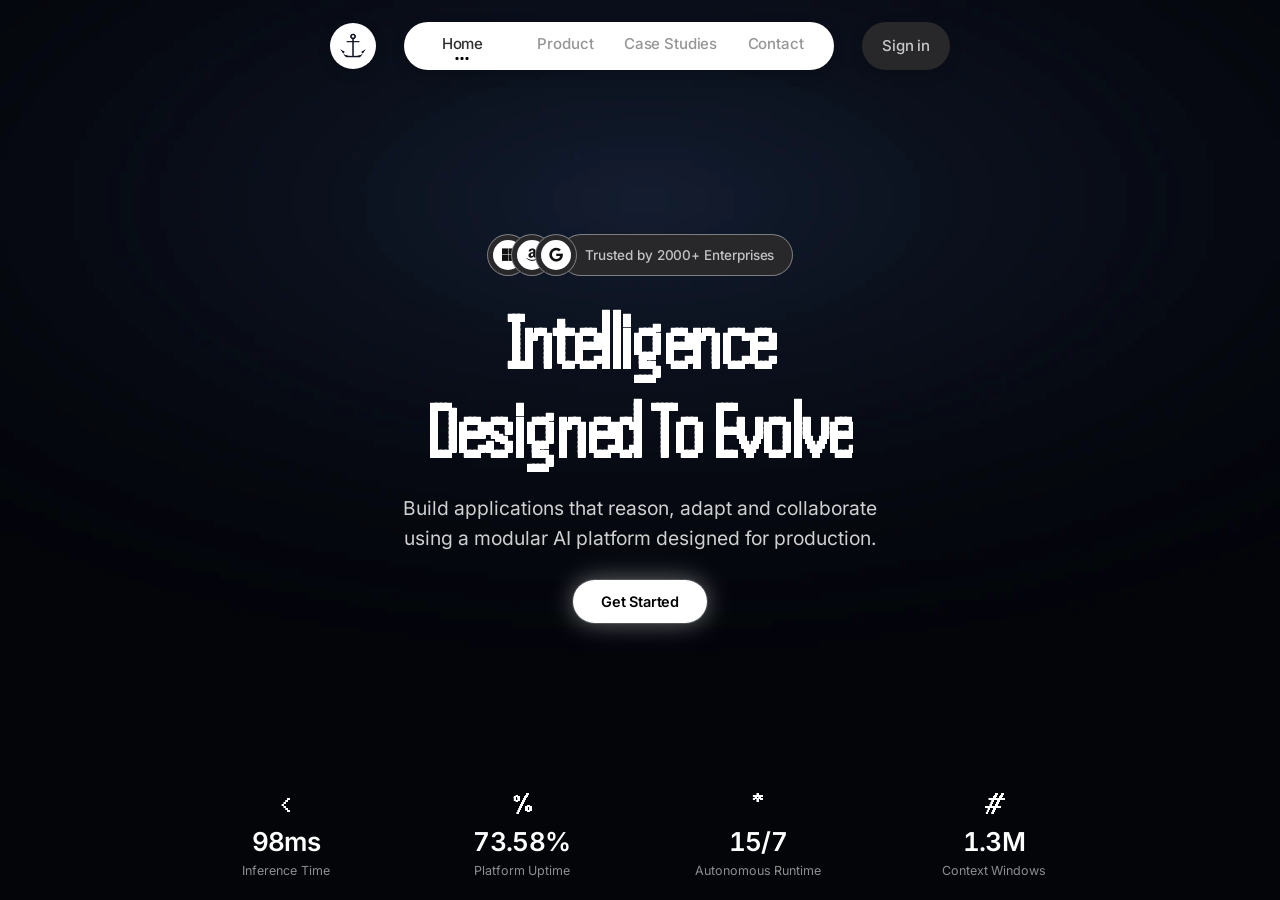
==== commit f9d3b70f: "Add poster image and matching background for clean first paint Dark palette-matched poster.webp on t" ====
--- a/anchor-website/index.html
+++ b/anchor-website/index.html
@@ -16,7 +16,8 @@
 
   <!-- Background video -->
   <div class="bg">
-    <video class="bg-video" autoplay muted loop playsinline>
+    <video class="bg-video" autoplay muted loop playsinline
+      poster="assets/poster.webp" preload="auto">
       <source
         src="https://d8j0ntlcm91z4.cloudfront.net/user_38xzZboKViGWJOttwIXH07lWA1P/hf_20260809_012548_ef22562c-c0ae-4816-ad9d-f8922af4e6a7.mp4"
         type="video/mp4"
--- a/anchor-website/styles.css
+++ b/anchor-website/styles.css
@@ -45,7 +45,8 @@
 .bg{
   position:absolute;
   inset:0;
-  background:var(--bg);
+  /* matches assets/poster.webp so first paint is clean before the video loads */
+  background:radial-gradient(120% 92% at 50% 22%,#0f1727 0%,#070b12 46%,var(--bg) 82%);
   overflow:hidden;
   z-index:0;
 }
@@ -57,6 +58,7 @@
   object-fit:cover;
   pointer-events:none;
   z-index:0;
+  background:var(--bg);
 }
 
 /* ============ Page shell ============ */
